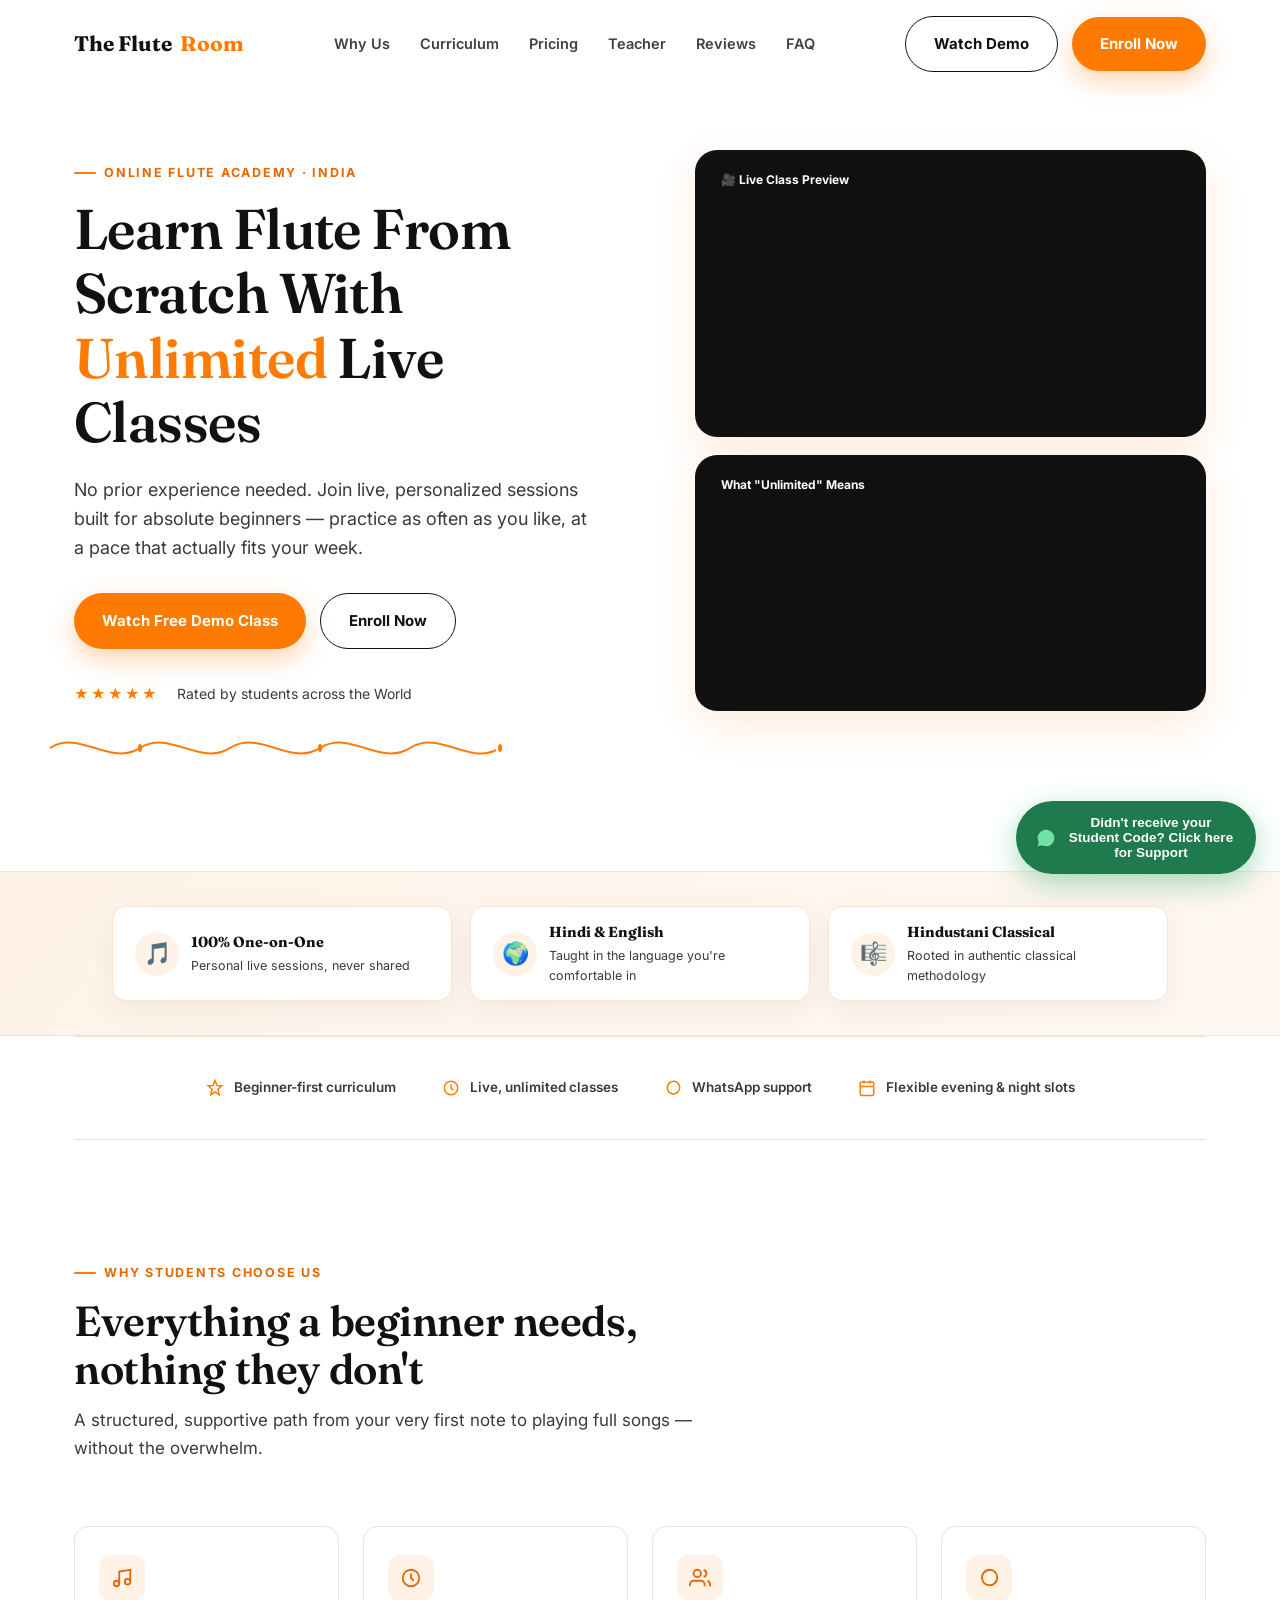
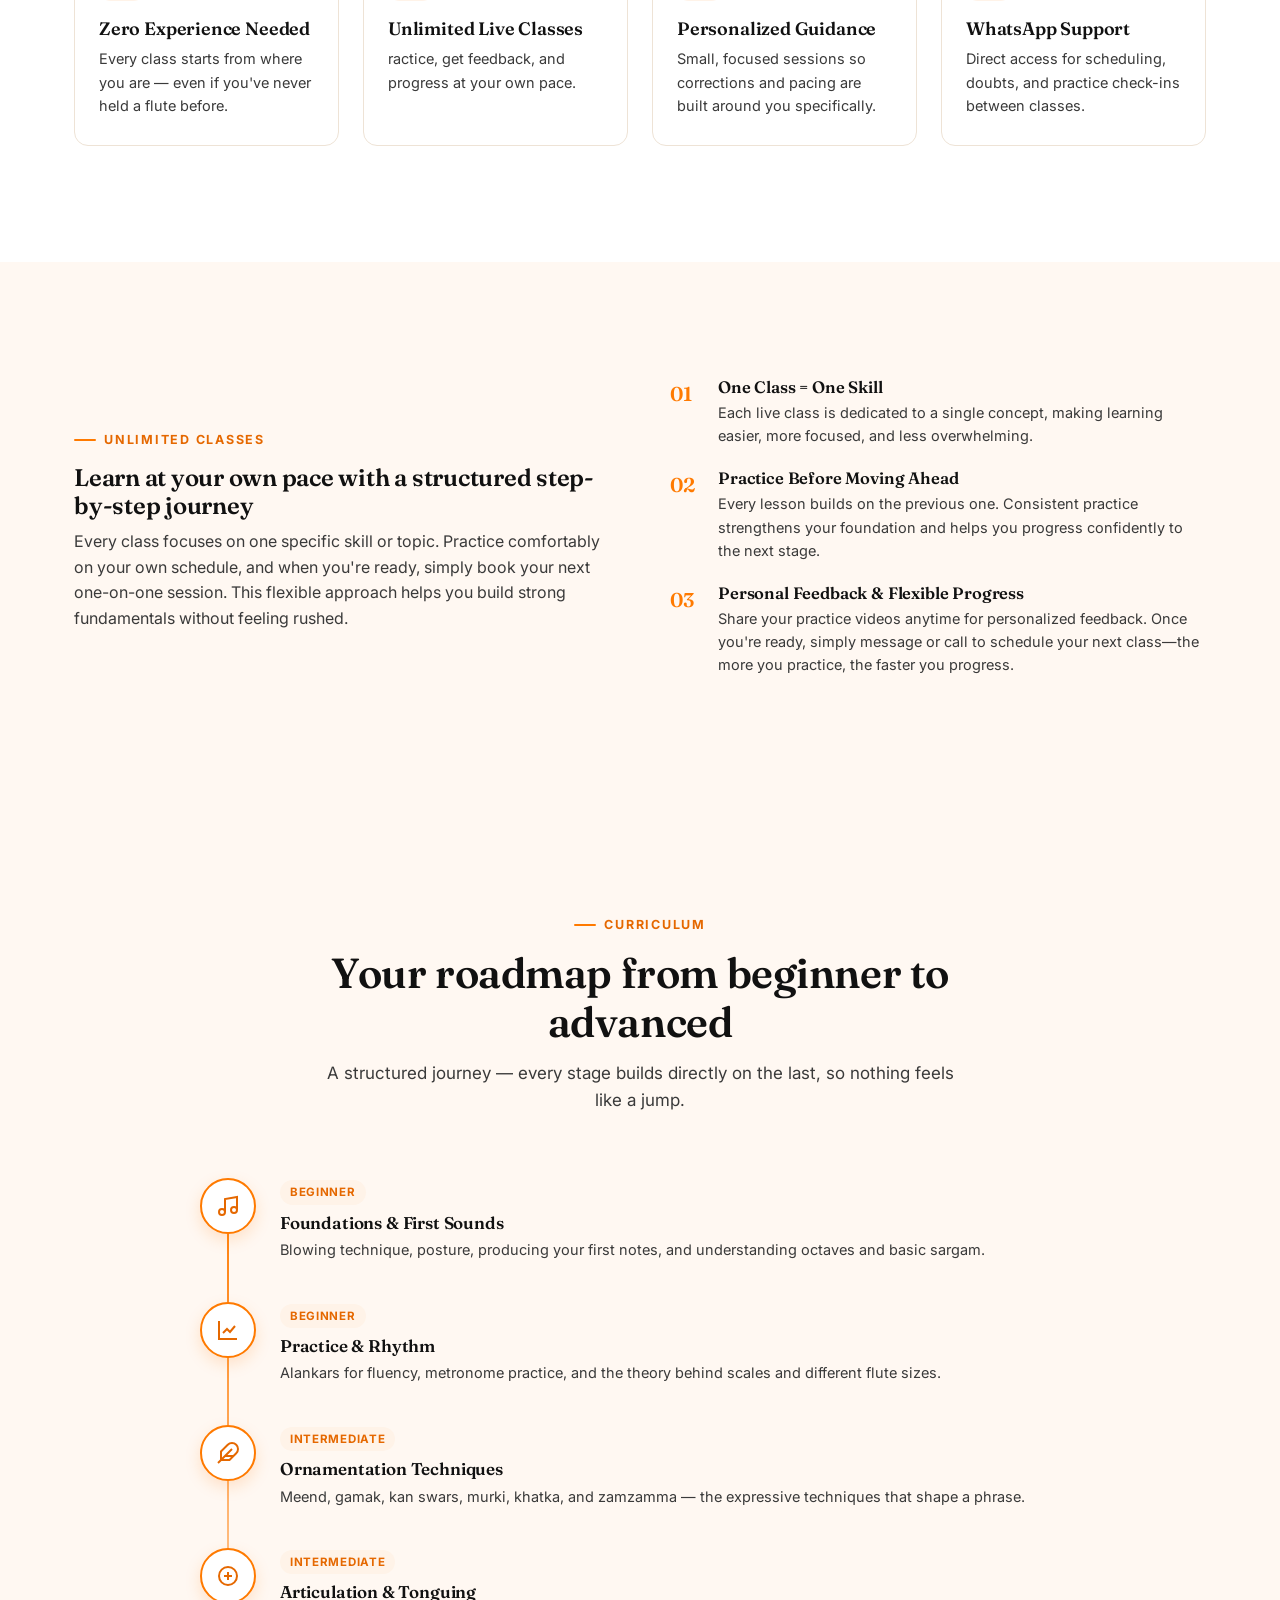
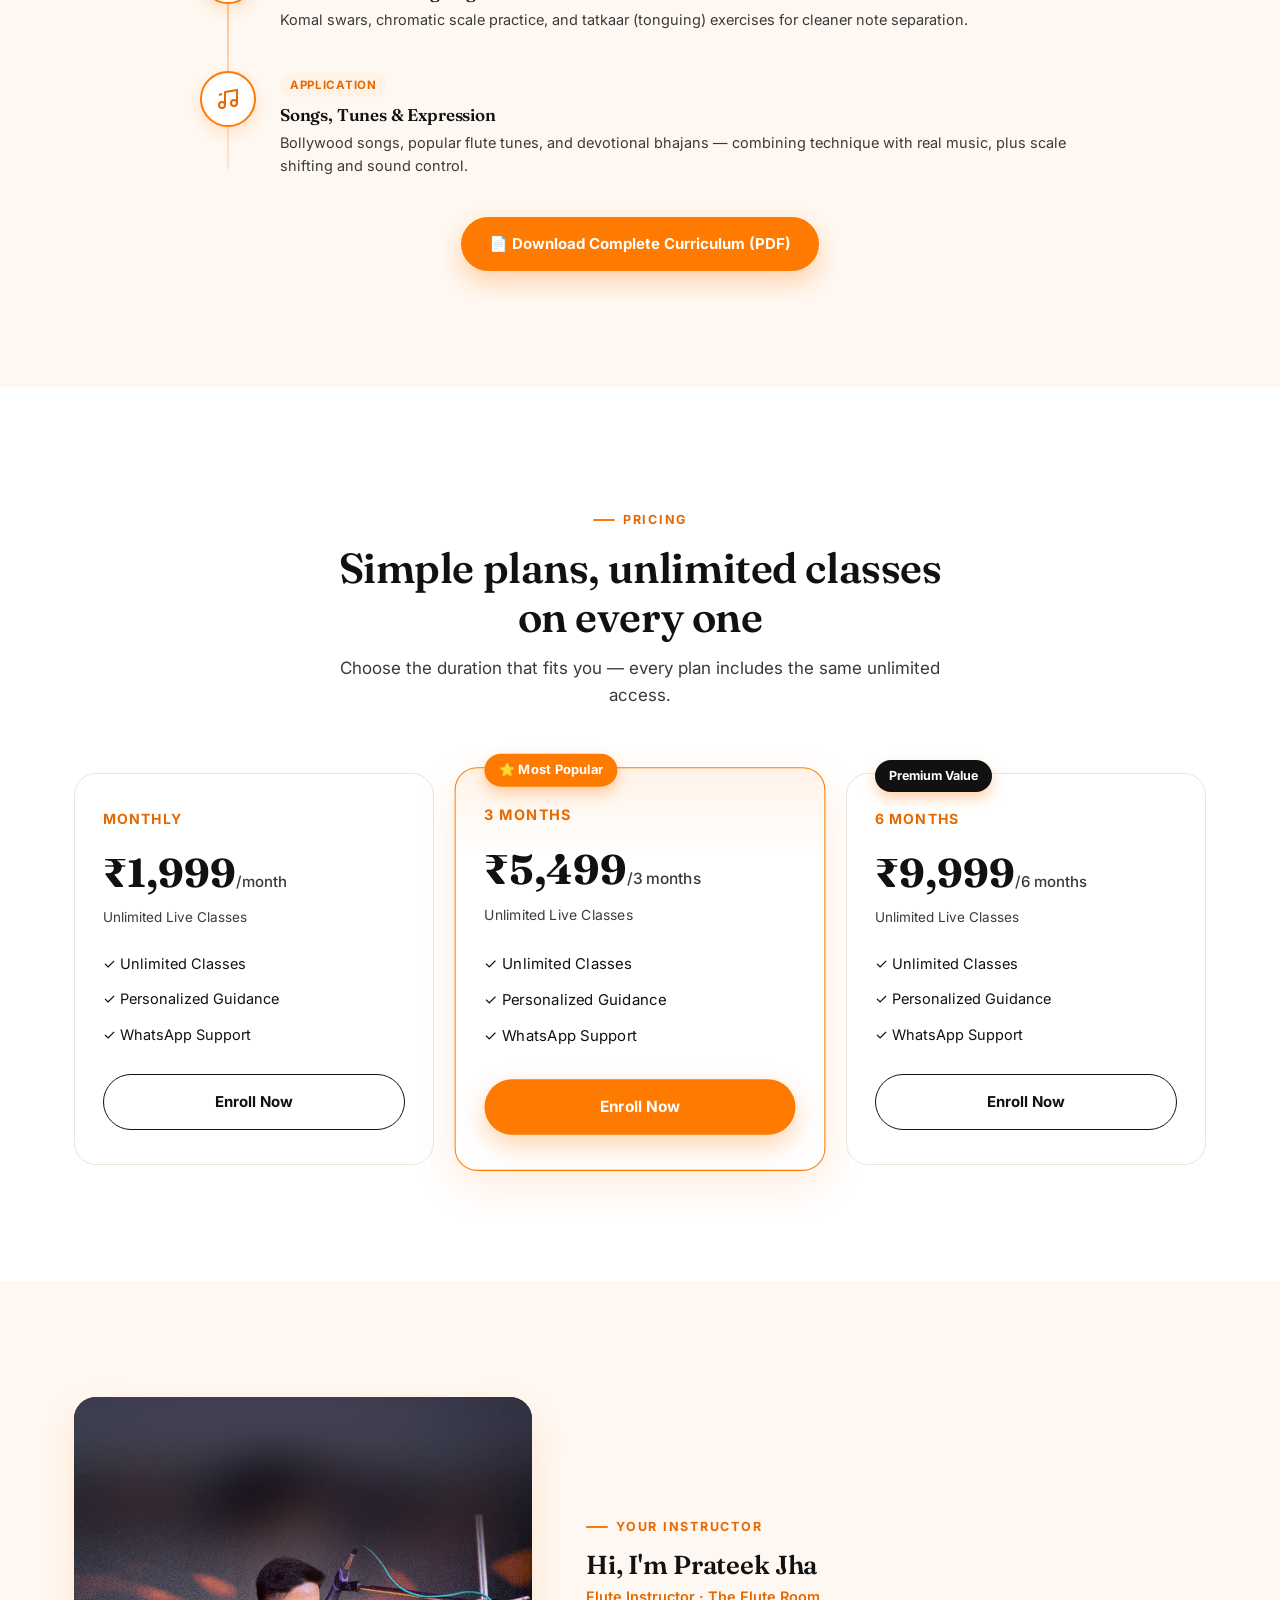
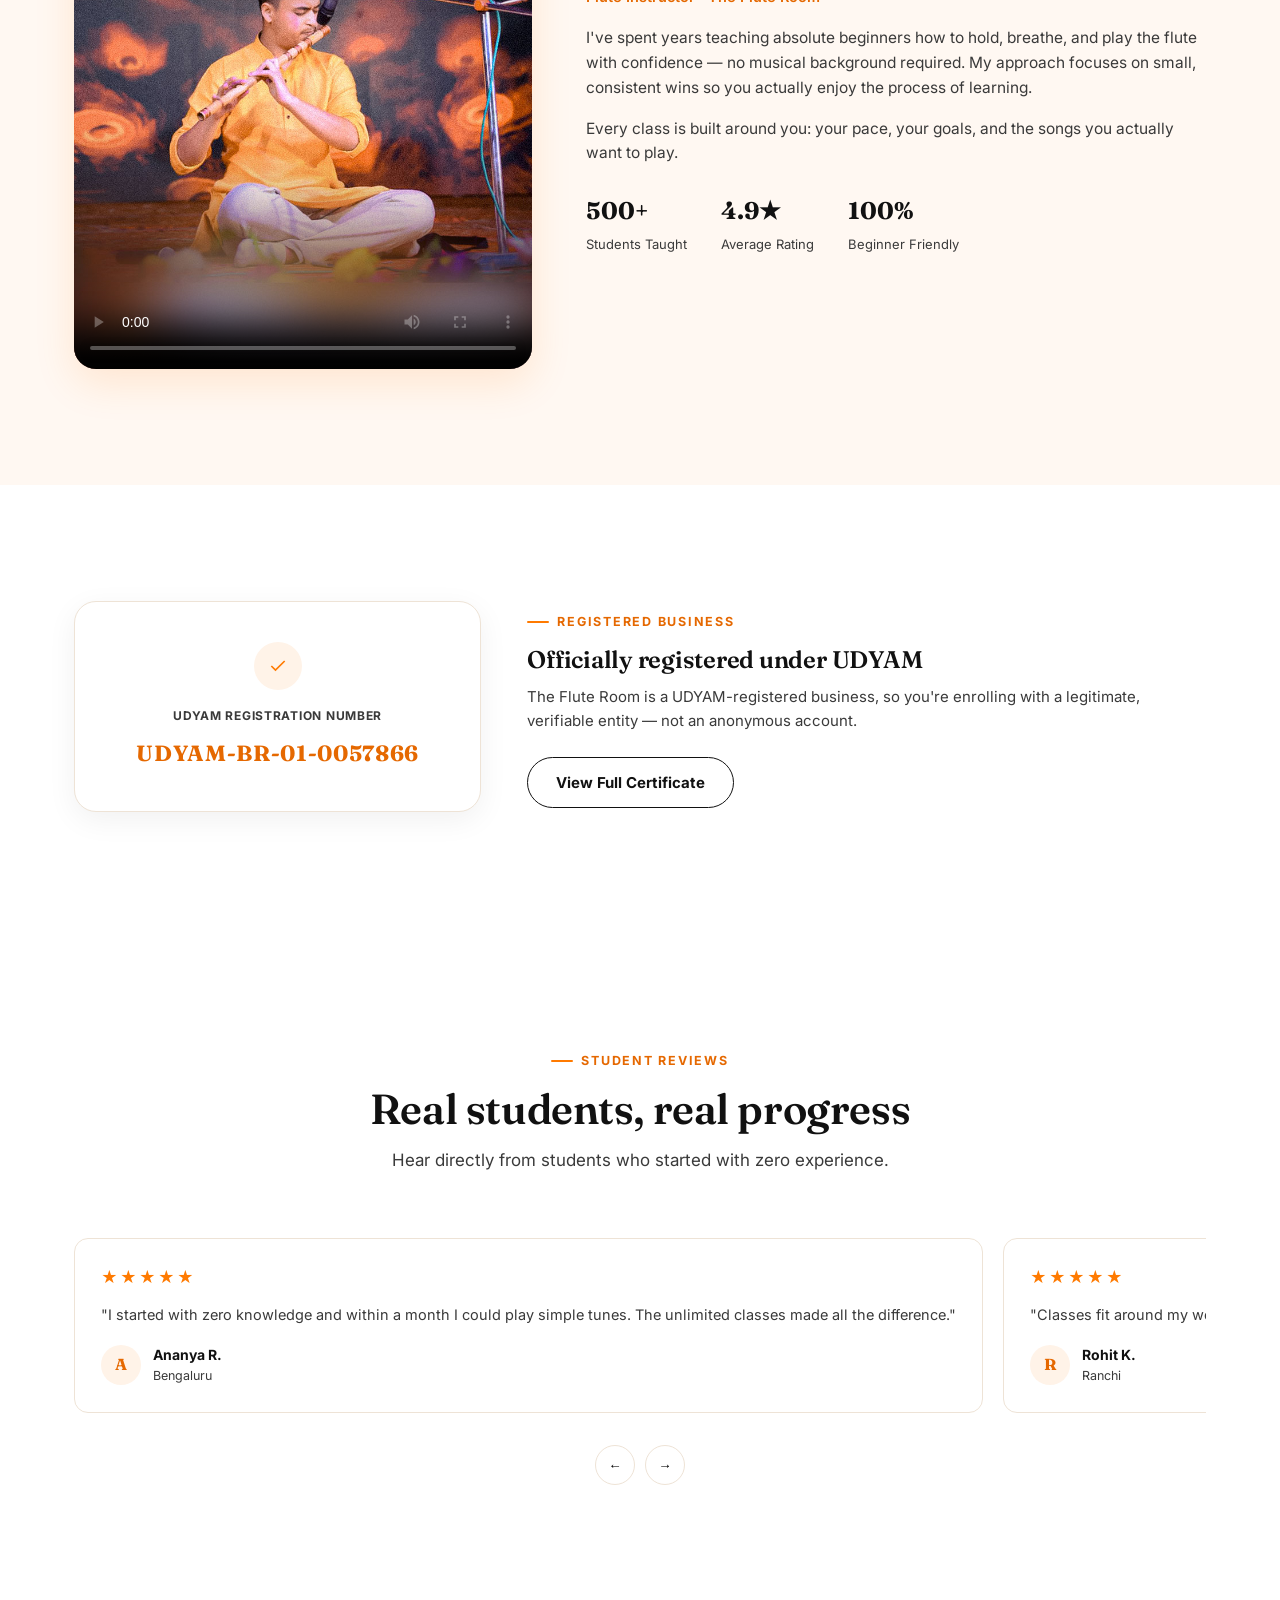
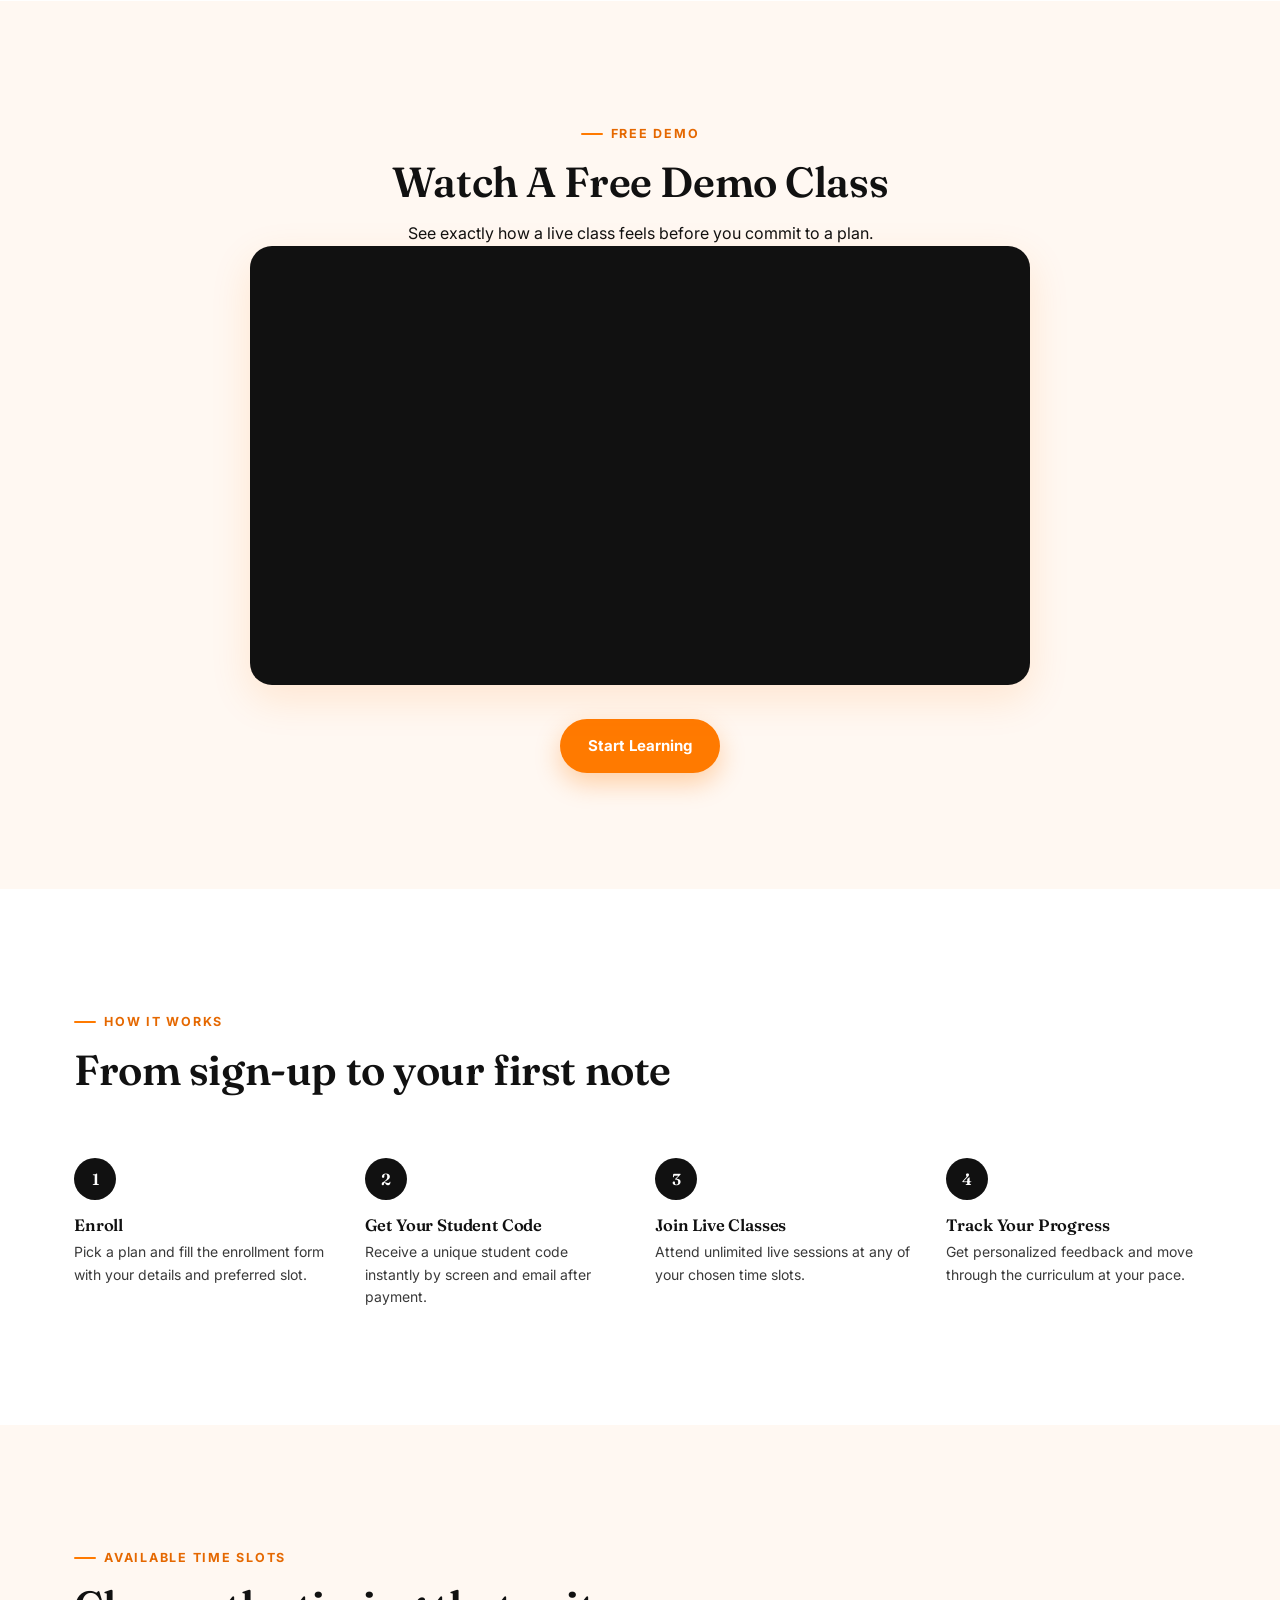
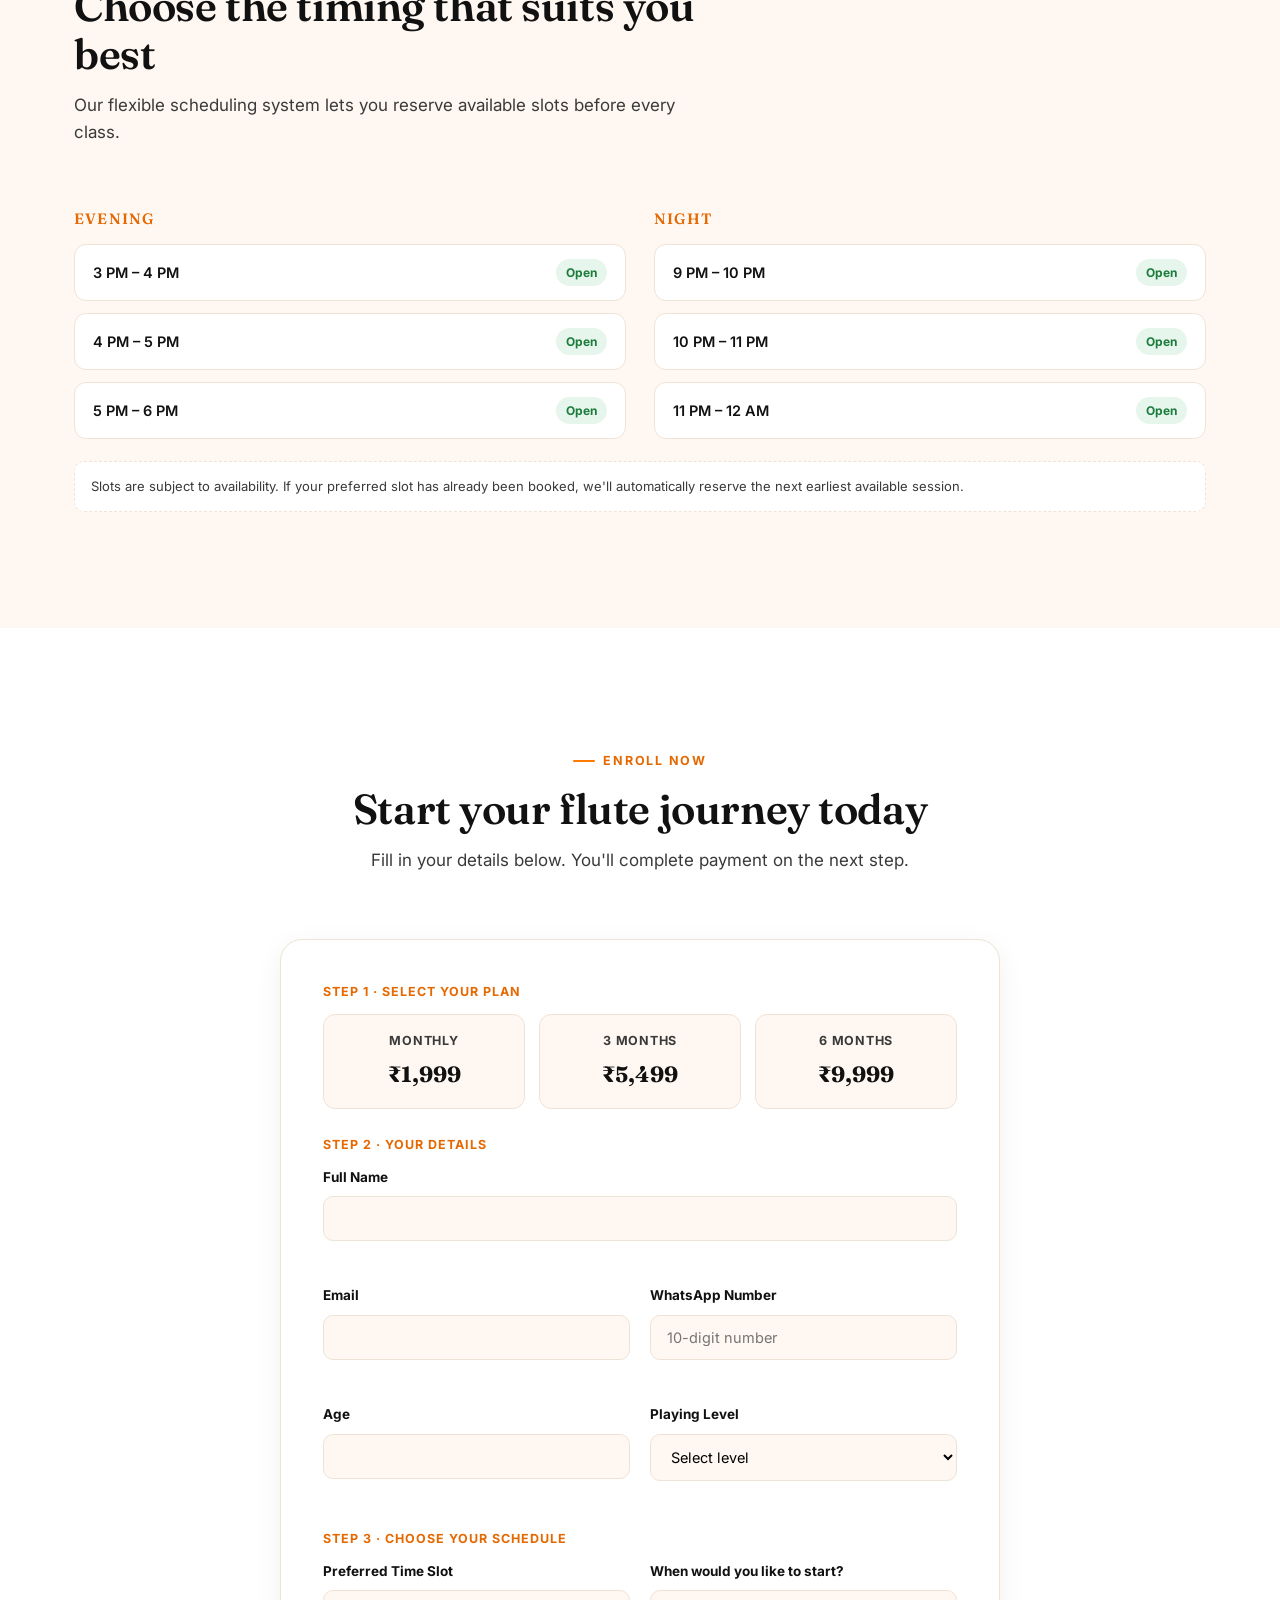
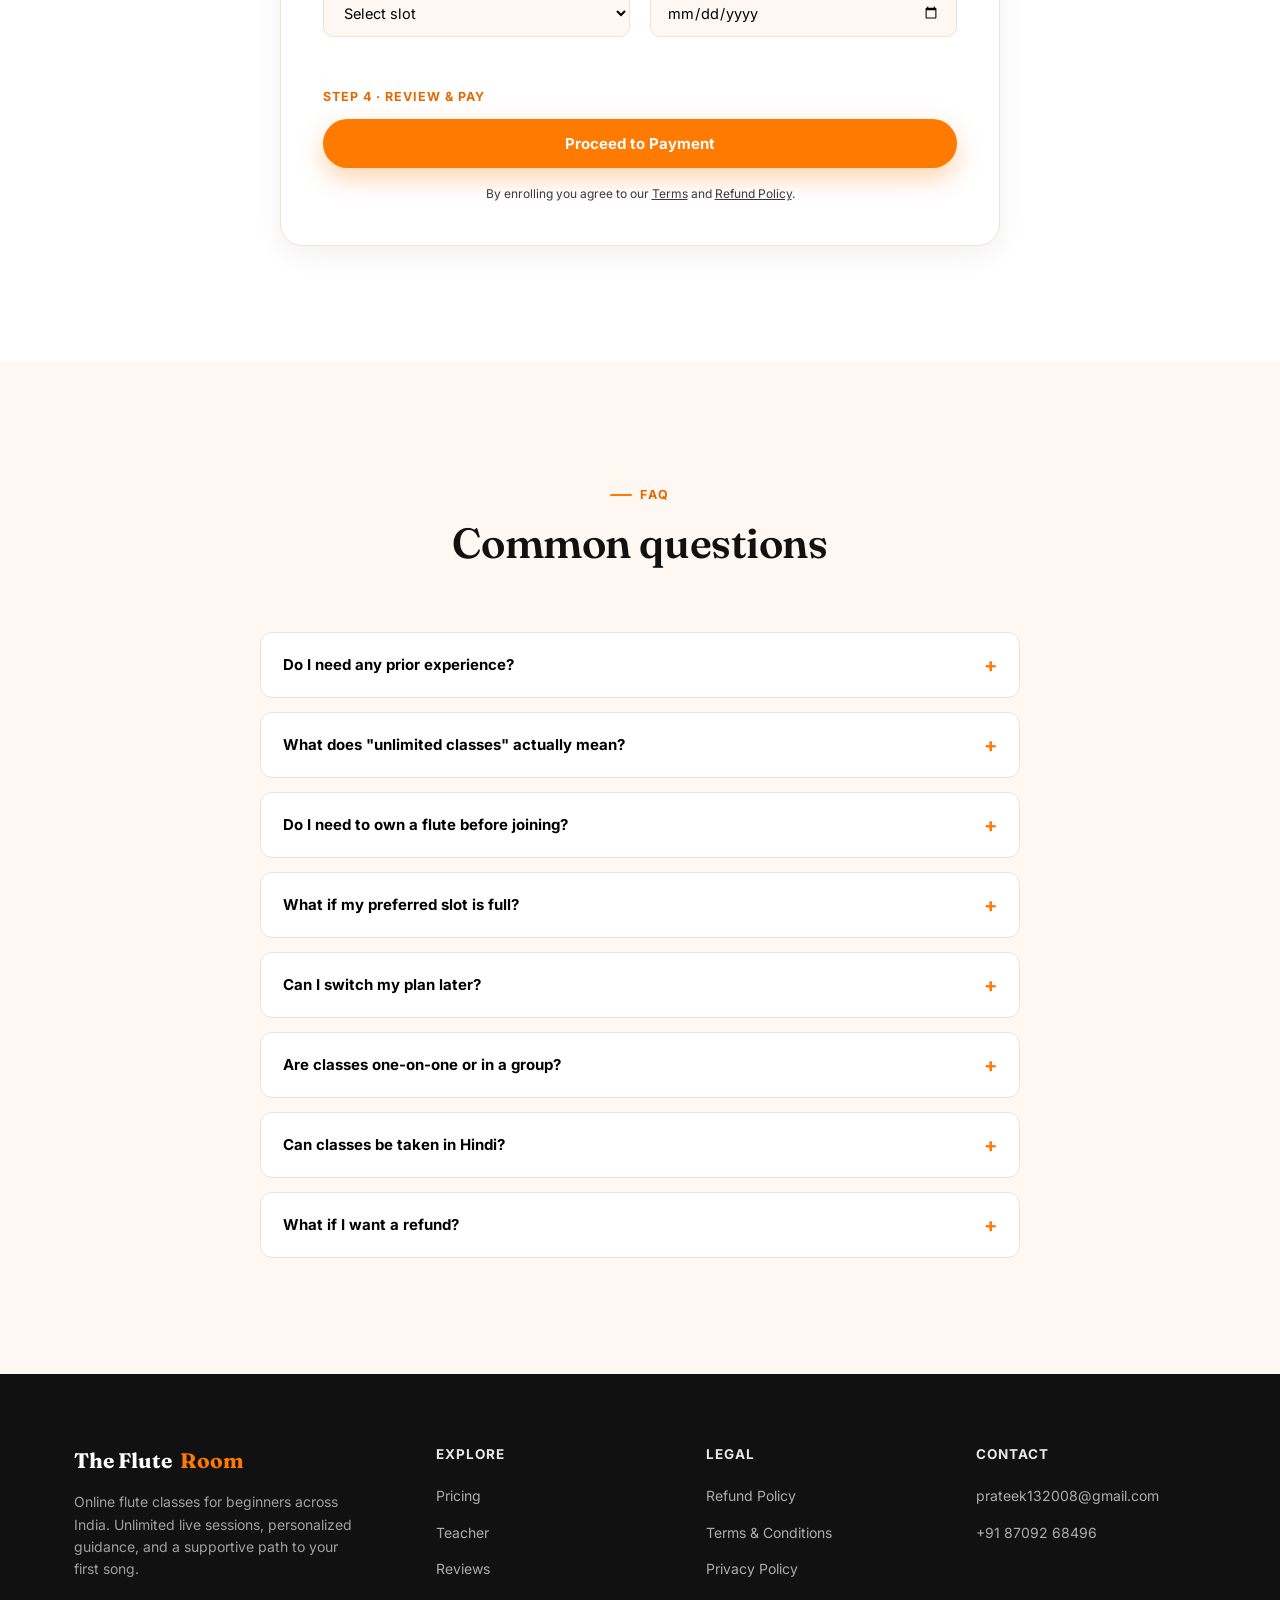
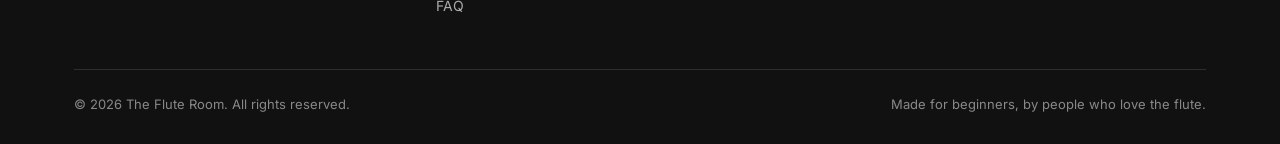
==== index.html @ a799d8c4 "Update index.html" ====
<!DOCTYPE html>
<html lang="en">
<head>
<meta charset="UTF-8">
<meta name="viewport" content="width=device-width, initial-scale=1.0">
<title>The Flute Room — Learn Flute Online with Unlimited Live Classes</title>
<meta name="description" content="Learn flute from scratch with unlimited live online classes. Beginner-friendly, personalized guidance, flexible evening & night slots. Start with a free demo class.">

<!-- ============ SEO / Open Graph ============ -->
<meta property="og:title" content="The Flute Room — Learn Flute Online">
<meta property="og:description" content="Unlimited live flute classes for beginners across India. Book your free demo class today.">
<meta property="og:type" content="website">
<meta name="theme-color" content="#FF7A00">
<link rel="canonical" href="https://www.example.com/">

<link rel="preconnect" href="https://fonts.googleapis.com">
<link rel="stylesheet" href="css/style.css">

<!-- ============ CONFIG =============
     All editable values (video IDs, WhatsApp number, pricing) live in js/config.js
     so you never need to touch this file to make routine updates. -->
<script src="js/config.js" defer></script>

<!-- ============ META PIXEL BASE CODE ============
     Only the base pixel + PageView fires on load.
     Lead / InitiateCheckout / Purchase fire from js/main.js at the correct moments — see README. -->
<script>
!function(f,b,e,v,n,t,s)
{if(f.fbq)return;n=f.fbq=function(){n.callMethod?
n.callMethod.apply(n,arguments):n.queue.push(arguments)};
if(!f._fbq)f._fbq=n;n.push=n;n.loaded=!0;n.version='2.0';
n.queue=[];t=b.createElement(e);t.async=!0;
t.src=v;s=b.getElementsByTagName(e)[0];
s.parentNode.insertBefore(t,s)}(window, document,'script',
'https://connect.facebook.net/en_US/fbevents.js');
fbq('init', '27629504953321020');
fbq('track', 'PageView');
</script>
<noscript><img height="1" width="1" style="display:none" src="https://www.facebook.com/tr?id=27629504953321020&ev=PageView&noscript=1" /></noscript>
</head>
<body>

<!-- ============================= HEADER ============================= -->
<header class="site-header" id="siteHeader">
  <div class="container">
    <a href="#" class="logo">The Flute <span>Room</span></a>
    <nav class="nav-links">
      <a href="#benefits">Why Us</a>
      <a href="#curriculum">Curriculum</a>
      <a href="#pricing">Pricing</a>
      <a href="#teacher">Teacher</a>
      <a href="#reviews">Reviews</a>
      <a href="#faq">FAQ</a>
    </nav>
    <div class="header-cta">
      <a href="#demo" class="btn btn-outline">Watch Demo</a>
      <a href="#enroll" class="btn btn-primary" id="navEnrollBtn">Enroll Now</a>
      <button class="nav-toggle" id="navToggle" aria-label="Open menu">
        <span></span><span></span><span></span>
      </button>
    </div>
  </div>
</header>

<div class="mobile-drawer" id="mobileDrawer">
  <button class="drawer-close" id="drawerClose" aria-label="Close menu">&times;</button>
  <a href="#benefits">Why Us</a>
  <a href="#curriculum">Curriculum</a>
  <a href="#pricing">Pricing</a>
  <a href="#teacher">Teacher</a>
  <a href="#reviews">Reviews</a>
  <a href="#faq">FAQ</a>
  <a href="#enroll" class="btn btn-primary btn-block">Enroll Now</a>
</div>

<!-- ============================= HERO ============================= -->
<section class="hero">
  <div class="container">
    <div class="hero-copy reveal">
      <div class="eyebrow">Online Flute Academy · India</div>
      <h1>Learn Flute From Scratch With <em>Unlimited</em> Live Classes</h1>
      <p>No prior experience needed. Join live, personalized sessions built for absolute beginners — practice as often as you like, at a pace that actually fits your week.</p>
      <div class="hero-actions">
        <a href="#demo" class="btn btn-primary">Watch Free Demo Class</a>
        <a href="#enroll" class="btn btn-outline">Enroll Now</a>
      </div>
      <div class="hero-trust">
        <span class="stars">★★★★★</span>
        <span>Rated by students across the World</span>
      </div>
    </div>
    <div class="hero-media reveal">
      <div class="video-frame">
        <span class="video-tag">🎥 Live Class Preview</span>
        <iframe src="https://www.youtube.com/embed/AzY2lKqi5Cg" title="Flute class preview" allow="accelerometer; autoplay; clipboard-write; encrypted-media; gyroscope; picture-in-picture" allowfullscreen loading="lazy"></iframe>
      </div>
      <div class="video-frame small">
        <span class="video-tag">What "Unlimited" Means</span>
        <iframe src="https://www.youtube.com/embed/4V_98Fh0i04" title="What unlimited classes means" allow="accelerometer; autoplay; clipboard-write; encrypted-media; gyroscope; picture-in-picture" allowfullscreen loading="lazy"></iframe>
      </div>
    </div>
  </div>
  <div class="container section-divider">
    <svg class="breath-line reveal-line" viewBox="0 0 1180 46" preserveAspectRatio="none">
      <path d="M0,23 C 60,4 120,42 180,23 C 240,4 300,42 360,23 C 420,4 480,42 540,23 C 600,4 660,42 720,23 C 780,4 840,42 900,23 C 960,4 1020,42 1080,23 C 1110,14 1150,32 1180,23"/>
      <circle cx="180" cy="23" r="4"/><circle cx="540" cy="23" r="4"/><circle cx="900" cy="23" r="4"/>
    </svg>
  </div>
</section>

<!-- ============================= HIGHLIGHT BANNER ============================= -->
<div class="highlight-banner reveal">
  <div class="container highlight-grid">
    <div class="highlight-item">
      <div class="highlight-icon">🎵</div>
      <div class="highlight-text">
        <strong>100% One-on-One</strong>
        <span>Personal live sessions, never shared</span>
      </div>
    </div>
    <div class="highlight-item">
      <div class="highlight-icon">🌍</div>
      <div class="highlight-text">
        <strong>Hindi &amp; English</strong>
        <span>Taught in the language you're comfortable in</span>
      </div>
    </div>
    <div class="highlight-item">
      <div class="highlight-icon">🎼</div>
      <div class="highlight-text">
        <strong>Hindustani Classical</strong>
        <span>Rooted in authentic classical methodology</span>
      </div>
    </div>
  </div>
</div>

<!-- ============================= TRUST STRIP ============================= -->
<div class="container">
  <div class="trust-strip reveal">
    <div class="trust-item"><svg width="18" height="18" viewBox="0 0 24 24" fill="none" stroke="currentColor" stroke-width="2"><path d="M12 2l2.6 6.6L21 9l-5 4.6L17.5 21 12 17.3 6.5 21 8 13.6 3 9l6.4-.4z"/></svg> Beginner-first curriculum</div>
    <div class="trust-item"><svg width="18" height="18" viewBox="0 0 24 24" fill="none" stroke="currentColor" stroke-width="2"><circle cx="12" cy="12" r="9"/><path d="M12 7v5l3 3"/></svg> Live, unlimited classes</div>
    <div class="trust-item"><svg width="18" height="18" viewBox="0 0 24 24" fill="none" stroke="currentColor" stroke-width="2"><path d="M21 11.5a8.4 8.4 0 0 1-9.8 8.3 8.5 8.5 0 0 1-6.6-6.6A8.4 8.4 0 0 1 12.9 3a8.5 8.5 0 0 1 8.1 8.5z"/></svg> WhatsApp support</div>
    <div class="trust-item"><svg width="18" height="18" viewBox="0 0 24 24" fill="none" stroke="currentColor" stroke-width="2"><rect x="3" y="4" width="18" height="18" rx="2"/><path d="M16 2v4M8 2v4M3 10h18"/></svg> Flexible evening & night slots</div>
  </div>
</div>

<!-- ============================= BENEFITS ============================= -->
<section id="benefits">
  <div class="container">
    <div class="section-head reveal">
      <div class="eyebrow">Why Students Choose Us</div>
      <h2>Everything a beginner needs, nothing they don't</h2>
      <p>A structured, supportive path from your very first note to playing full songs — without the overwhelm.</p>
    </div>
    <div class="benefit-grid reveal-stagger">
      <div class="benefit-card">
        <div class="benefit-icon"><svg width="22" height="22" viewBox="0 0 24 24" fill="none" stroke="currentColor" stroke-width="2"><path d="M9 18V5l12-2v13"/><circle cx="6" cy="18" r="3"/><circle cx="18" cy="16" r="3"/></svg></div>
        <h3>Zero Experience Needed</h3>
        <p>Every class starts from where you are — even if you've never held a flute before.</p>
      </div>
      <div class="benefit-card">
        <div class="benefit-icon"><svg width="22" height="22" viewBox="0 0 24 24" fill="none" stroke="currentColor" stroke-width="2"><circle cx="12" cy="12" r="9"/><path d="M12 7v5l3 3"/></svg></div>
        <h3>Unlimited Live Classes</h3>
        <p>ractice, get feedback, and progress at your own pace.</p>
      </div>
      <div class="benefit-card">
        <div class="benefit-icon"><svg width="22" height="22" viewBox="0 0 24 24" fill="none" stroke="currentColor" stroke-width="2"><path d="M17 21v-2a4 4 0 0 0-4-4H5a4 4 0 0 0-4 4v2"/><circle cx="9" cy="7" r="4"/><path d="M23 21v-2a4 4 0 0 0-3-3.87M16 3.13a4 4 0 0 1 0 7.75"/></svg></div>
        <h3>Personalized Guidance</h3>
        <p>Small, focused sessions so corrections and pacing are built around you specifically.</p>
      </div>
      <div class="benefit-card">
        <div class="benefit-icon"><svg width="22" height="22" viewBox="0 0 24 24" fill="none" stroke="currentColor" stroke-width="2"><path d="M21 11.5a8.4 8.4 0 0 1-9.8 8.3 8.5 8.5 0 0 1-6.6-6.6A8.4 8.4 0 0 1 12.9 3a8.5 8.5 0 0 1 8.1 8.5z"/></svg></div>
        <h3>WhatsApp Support</h3>
        <p>Direct access for scheduling, doubts, and practice check-ins between classes.</p>
      </div>
    </div>
  </div>
</section>

<!-- ============================= WHY UNLIMITED ============================= -->
<section class="alt" id="why-unlimited">
  <div class="container why-grid">
    <div class="reveal">
      <div class="eyebrow">Unlimited Classes</div>
      <h2>Learn at your own pace with a structured step-by-step journey</h2>
      <p style="color:var(--ink-soft); margin-top:10px;">
        Every class focuses on one specific skill or topic. Practice comfortably on your own schedule, and when you're ready, simply book your next one-on-one session. This flexible approach helps you build strong fundamentals without feeling rushed.
      </p>
    </div>

    <div class="why-list reveal-stagger">

      <div class="why-item">
        <span class="why-num">01</span>
        <div>
          <h4>One Class = One Skill</h4>
          <p>Each live class is dedicated to a single concept, making learning easier, more focused, and less overwhelming.</p>
        </div>
      </div>

      <div class="why-item">
        <span class="why-num">02</span>
        <div>
          <h4>Practice Before Moving Ahead</h4>
          <p>Every lesson builds on the previous one. Consistent practice strengthens your foundation and helps you progress confidently to the next stage.</p>
        </div>
      </div>

      <div class="why-item">
        <span class="why-num">03</span>
        <div>
          <h4>Personal Feedback & Flexible Progress</h4>
          <p>Share your practice videos anytime for personalized feedback. Once you're ready, simply message or call to schedule your next class—the more you practice, the faster you progress.</p>
        </div>
      </div>

    </div>
  </div>
</section>
<!-- ============================= CURRICULUM ============================= -->
<section class="alt" id="curriculum">
  <div class="container">
    <div class="section-head center reveal" style="margin-left:auto;margin-right:auto;">
      <div class="eyebrow">Curriculum</div>
      <h2>Your roadmap from beginner to advanced</h2>
      <p>A structured journey — every stage builds directly on the last, so nothing feels like a jump.</p>
    </div>

    <div class="roadmap reveal-stagger">
      <div class="roadmap-step">
        <div class="roadmap-icon"><svg width="24" height="24" viewBox="0 0 24 24" fill="none" stroke="currentColor" stroke-width="2"><path d="M9 18V5l12-2v13"/><circle cx="6" cy="18" r="3"/><circle cx="18" cy="16" r="3"/></svg></div>
        <div class="roadmap-content">
          <span class="roadmap-tag">Beginner</span>
          <h4>Foundations &amp; First Sounds</h4>
          <p>Blowing technique, posture, producing your first notes, and understanding octaves and basic sargam.</p>
        </div>
      </div>
      <div class="roadmap-step">
        <div class="roadmap-icon"><svg width="24" height="24" viewBox="0 0 24 24" fill="none" stroke="currentColor" stroke-width="2"><path d="M3 3v18h18"/><path d="M7 15l4-4 3 3 5-6"/></svg></div>
        <div class="roadmap-content">
          <span class="roadmap-tag">Beginner</span>
          <h4>Practice &amp; Rhythm</h4>
          <p>Alankars for fluency, metronome practice, and the theory behind scales and different flute sizes.</p>
        </div>
      </div>
      <div class="roadmap-step">
        <div class="roadmap-icon"><svg width="24" height="24" viewBox="0 0 24 24" fill="none" stroke="currentColor" stroke-width="2"><path d="M20.24 12.24a6 6 0 0 0-8.49-8.49L5 10.5V19h8.5z"/><path d="M16 8L2 22"/><path d="M17.5 15H9"/></svg></div>
        <div class="roadmap-content">
          <span class="roadmap-tag">Intermediate</span>
          <h4>Ornamentation Techniques</h4>
          <p>Meend, gamak, kan swars, murki, khatka, and zamzamma — the expressive techniques that shape a phrase.</p>
        </div>
      </div>
      <div class="roadmap-step">
        <div class="roadmap-icon"><svg width="24" height="24" viewBox="0 0 24 24" fill="none" stroke="currentColor" stroke-width="2"><circle cx="12" cy="12" r="9"/><path d="M8 12h8M12 8v8"/></svg></div>
        <div class="roadmap-content">
          <span class="roadmap-tag">Intermediate</span>
          <h4>Articulation &amp; Tonguing</h4>
          <p>Komal swars, chromatic scale practice, and tatkaar (tonguing) exercises for cleaner note separation.</p>
        </div>
      </div>
      <div class="roadmap-step">
        <div class="roadmap-icon"><svg width="24" height="24" viewBox="0 0 24 24" fill="none" stroke="currentColor" stroke-width="2"><path d="M9 18V5l12-2v13"/><circle cx="6" cy="18" r="3"/><circle cx="18" cy="16" r="3"/><path d="M3 8l3-1"/></svg></div>
        <div class="roadmap-content">
          <span class="roadmap-tag">Application</span>
          <h4>Songs, Tunes &amp; Expression</h4>
          <p>Bollywood songs, popular flute tunes, and devotional bhajans — combining technique with real music, plus scale shifting and sound control.</p>
        </div>
      </div>
    </div>

    <div class="curriculum-download reveal">
      <!-- href is set from js/config.js -> CURRICULUM_PDF, so replacing the PDF only ever requires editing that one line. -->
      <a href="#" id="curriculumDownloadBtn" target="_blank" rel="noopener" class="btn btn-primary" download>📄 Download Complete Curriculum (PDF)</a>
    </div>
  </div>
</section>

<!-- ============================= PRICING ============================= -->
<section id="pricing">
  <div class="container">
    <div class="section-head center reveal" style="margin-left:auto;margin-right:auto;">
      <div class="eyebrow">Pricing</div>
      <h2>Simple plans, unlimited classes on every one</h2>
      <p>Choose the duration that fits you — every plan includes the same unlimited access.</p>
    </div>
    <div class="pricing-grid reveal-stagger">

      <div class="price-card" data-plan="Monthly" data-amount="1999">
        <div class="price-plan">Monthly</div>
        <div class="price-amount">₹1,999<span>/month</span></div>
        <div class="price-sub">Unlimited Live Classes</div>
        <ul class="price-features">
          <li>✓ Unlimited Classes</li>
          <li>✓ Personalized Guidance</li>
          <li>✓ WhatsApp Support</li>
        </ul>
        <a href="#enroll" class="btn btn-outline btn-block select-plan" data-plan="Monthly">Enroll Now</a>
      </div>

      <div class="price-card featured" data-plan="3 Months" data-amount="5499">
        <div class="price-badge">⭐ Most Popular</div>
        <div class="price-plan">3 Months</div>
        <div class="price-amount">₹5,499<span>/3 months</span></div>
        <div class="price-sub">Unlimited Live Classes</div>
        <ul class="price-features">
          <li>✓ Unlimited Classes</li>
          <li>✓ Personalized Guidance</li>
          <li>✓ WhatsApp Support</li>
        </ul>
        <a href="#enroll" class="btn btn-primary btn-block select-plan" data-plan="3 Months">Enroll Now</a>
      </div>

      <div class="price-card" data-plan="6 Months" data-amount="9999">
        <div class="price-badge" style="background:var(--ink);">Premium Value</div>
        <div class="price-plan">6 Months</div>
        <div class="price-amount">₹9,999<span>/6 months</span></div>
        <div class="price-sub">Unlimited Live Classes</div>
        <ul class="price-features">
          <li>✓ Unlimited Classes</li>
          <li>✓ Personalized Guidance</li>
          <li>✓ WhatsApp Support</li>
        </ul>
        <a href="#enroll" class="btn btn-outline btn-block select-plan" data-plan="6 Months">Enroll Now</a>
      </div>

    </div>
  </div>
</section>

<!-- ============================= TEACHER ============================= -->
<section class="alt" id="teacher">
  <div class="container teacher-grid">
    <div class="teacher-media reveal">
      <!-- Directly hosted teacher video (not YouTube) — replace src in js/config.js / this tag. See README "How to replace videos". -->
      <video controls poster="assets/teacher-poster.jpg">
        <source src="assets/teacher-intro.mp4" type="video/mp4">
        Your browser does not support the video tag.
      </video>
    </div>
    <div class="teacher-copy reveal">
      <div class="eyebrow">Your Instructor</div>
      <h3>Hi, I'm Prateek Jha</h3>
      <div class="teacher-role">Flute Instructor · The Flute Room</div>
      <p>I've spent years teaching absolute beginners how to hold, breathe, and play the flute with confidence — no musical background required. My approach focuses on small, consistent wins so you actually enjoy the process of learning.</p>
      <p>Every class is built around you: your pace, your goals, and the songs you actually want to play.</p>
      <div class="teacher-stats">
        <div><strong>500+</strong><span>Students Taught</span></div>
        <div><strong>4.9★</strong><span>Average Rating</span></div>
        <div><strong>100%</strong><span>Beginner Friendly</span></div>
      </div>
    </div>
  </div>
</section>

<!-- ============================= TRUST: REGISTERED BUSINESS ============================= -->
<section id="registered-business">
  <div class="container trust-cert-grid">
    <div class="cert-preview reveal">
      <!-- Primary view: the UDYAM registration number itself, not the certificate image. -->
      <div class="udyam-number-card">
        <div class="udyam-badge">
          <svg width="20" height="20" viewBox="0 0 24 24" fill="none" stroke="currentColor" stroke-width="2"><path d="M20 6L9 17l-5-5"/></svg>
        </div>
        <div class="udyam-number-label">UDYAM Registration Number</div>
        <div class="udyam-number-value" id="udyamNumberValue">—</div>
      </div>
    </div>
    <div class="cert-copy reveal">
      <div class="eyebrow">Registered Business</div>
      <h3>Officially registered under UDYAM</h3>
      <p>The Flute Room is a UDYAM-registered business, so you're enrolling with a legitimate, verifiable entity — not an anonymous account.</p>
      <div class="cert-actions">
        <!-- Opens the certificate in a view-only modal. There is no download option for this document. -->
        <button type="button" id="certViewBtn" class="btn btn-outline">View Full Certificate</button>
      </div>
    </div>
  </div>
</section>

<!-- ============================= UDYAM CERTIFICATE — VIEW-ONLY MODAL ============================= -->
<div class="cert-modal-overlay" id="certModalOverlay" role="dialog" aria-modal="true" aria-label="UDYAM Registration Certificate">
  <div class="cert-modal">
    <button type="button" class="cert-modal-close" id="certModalClose" aria-label="Close">
      <svg width="20" height="20" viewBox="0 0 24 24" fill="none" stroke="currentColor" stroke-width="2"><path d="M18 6L6 18M6 6l12 12"/></svg>
    </button>
    <img id="certModalImg" src="" alt="UDYAM Registration Certificate" oncontextmenu="return false;" draggable="false">
    <p class="cert-modal-note">View only — this certificate is not available for download.</p>
  </div>
</div>

<!-- ============================= REVIEWS ============================= -->
<section id="reviews">
  <div class="container">
    <div class="section-head center reveal" style="margin-left:auto;margin-right:auto;">
      <div class="eyebrow">Student Reviews</div>
      <h2>Real students, real progress</h2>
      <p>Hear directly from students who started with zero experience.</p>
    </div>
    <div class="review-track-wrap reveal">
      <div class="review-track" id="reviewTrack">
        <div class="review-card">
          <div class="stars">★★★★★</div>
          <p>"I started with zero knowledge and within a month I could play simple tunes. The unlimited classes made all the difference."</p>
          <div class="review-person"><div class="review-avatar">A</div><div><div class="review-name">Ananya R.</div><div class="review-loc">Bengaluru</div></div></div>
        </div>
        <div class="review-card">
          <div class="stars">★★★★★</div>
          <p>"Classes fit around my work schedule perfectly. The night slots were a lifesaver."</p>
          <div class="review-person"><div class="review-avatar">R</div><div><div class="review-name">Rohit K.</div><div class="review-loc">Ranchi</div></div></div>
        </div>
        <div class="review-card">
          <div class="stars">★★★★★</div>
          <p>"Patient, encouraging, and genuinely invested in my progress. Highly recommend for absolute beginners."</p>
          <div class="review-person"><div class="review-avatar">S</div><div><div class="review-name">Sneha M.</div><div class="review-loc">Pune</div></div></div>
        </div>
        <div class="review-card">
          <div class="stars">★★★★★</div>
          <p>"Complete beginner to playing my first raag in under three months — the structured curriculum genuinely works if you show up consistently."</p>
          <div class="review-person"><div class="review-avatar">P</div><div><div class="review-name">Priya Sharma</div><div class="review-loc">Indian student, Australia</div></div></div>
        </div>
        <div class="review-card">
          <div class="stars">★★★★★</div>
          <p>"Between work travel and late meetings I genuinely didn't think I'd stick with a hobby class. Being able to book multiple sessions in a good week and skip a bad one, without losing anything, is what kept me going. Six months in and I can finally play a full song for my daughter."</p>
          <div class="review-person"><div class="review-avatar">K</div><div><div class="review-name">Karan Mehta</div><div class="review-loc">Mumbai</div></div></div>
        </div>
        <div class="review-card">
          <div class="stars">★★★★★</div>
          <p>"Great one-on-one attention. Never felt rushed."</p>
          <div class="review-person"><div class="review-avatar">D</div><div><div class="review-name">Debjani Sen</div><div class="review-loc">Indian student, Netherlands</div></div></div>
        </div>
        <div class="review-card">
          <div class="stars">★★★★★</div>
          <p>"Honestly surprised at how much more confident I feel just eight weeks in. My posture and breathing were completely wrong at the start and nobody made me feel bad about it — just steady correction, class after class."</p>
          <div class="review-person"><div class="review-avatar">V</div><div><div class="review-name">Vikram Reddy</div><div class="review-loc">Hyderabad</div></div></div>
        </div>
        <div class="review-card">
          <div class="stars">★★★★★</div>
          <p>"The patience shown with my daughter, who's only 9, has been wonderful. She looks forward to every class."</p>
          <div class="review-person"><div class="review-avatar">F</div><div><div class="review-name">Foram Patel</div><div class="review-loc">Ahmedabad</div></div></div>
        </div>
        <div class="review-card">
          <div class="stars">★★★★★</div>
          <p>"Genuinely enjoyable classes — doesn't feel like 'practice,' it feels like something I look forward to after work."</p>
          <div class="review-person"><div class="review-avatar">Z</div><div><div class="review-name">Zoya Khan</div><div class="review-loc">Lucknow</div></div></div>
        </div>
        <div class="review-card">
          <div class="stars">★★★★★</div>
          <p>"One-on-one really is one-on-one here. Every doubt gets addressed on the spot instead of being brushed aside for time."</p>
          <div class="review-person"><div class="review-avatar">A</div><div><div class="review-name">Aditya Rathore</div><div class="review-loc">Jaipur</div></div></div>
        </div>
        <div class="review-card">
          <div class="stars">★★★★★</div>
          <p>"What stood out for me was how structured everything is — from sargam to alankars to actual ornamentation. It doesn't feel random, it feels like a real Hindustani Classical foundation being built brick by brick."</p>
          <div class="review-person"><div class="review-avatar">S</div><div><div class="review-name">Simran Kaur</div><div class="review-loc">Chandigarh</div></div></div>
        </div>
        <div class="review-card">
          <div class="stars">★★★★★</div>
          <p>"Barely could hold the flute right in my first class. Three months later I played at a small family function. Still can't quite believe it."</p>
          <div class="review-person"><div class="review-avatar">R</div><div><div class="review-name">Rahul Tiwari</div><div class="review-loc">Bhopal</div></div></div>
        </div>
        <div class="review-card">
          <div class="stars">★★★★★</div>
          <p>"Never touched an instrument before this. Very beginner-friendly."</p>
          <div class="review-person"><div class="review-avatar">A</div><div><div class="review-name">Ankit Kumar</div><div class="review-loc">Patna</div></div></div>
        </div>
        <div class="review-card">
          <div class="stars">★★★★★</div>
          <p>"The evening slots work perfectly around my college schedule. I've attended almost every day some weeks and it's noticeably sped up my progress compared to when I tried learning on my own from videos."</p>
          <div class="review-person"><div class="review-avatar">P</div><div><div class="review-name">Priyanka Bora</div><div class="review-loc">Guwahati</div></div></div>
        </div>
        <div class="review-card">
          <div class="stars">★★★★★</div>
          <p>"Solid grounding in Hindustani Classical basics — meend and gamak finally make sense to me after years of just guessing."</p>
          <div class="review-person"><div class="review-avatar">M</div><div><div class="review-name">Meera Nair</div><div class="review-loc">Kochi</div></div></div>
        </div>
        <div class="review-card">
          <div class="stars">★★★★★</div>
          <p>"Confidence-building, structured, and never boring. Would recommend to anyone starting from scratch."</p>
          <div class="review-person"><div class="review-avatar">A</div><div><div class="review-name">Arjun Iyer</div><div class="review-loc">Chennai</div></div></div>
        </div>
        <div class="review-card">
          <div class="stars">★★★★★</div>
          <p>"Booked classes at odd hours because of the time difference in Dubai and it was never an issue — the flexibility here is real, not just marketing. Four months in, I can finally play alankars cleanly, which I never managed on my own back home."</p>
          <div class="review-person"><div class="review-avatar">N</div><div><div class="review-name">Nikhil Anand</div><div class="review-loc">Indian student, Dubai</div></div></div>
        </div>
        <div class="review-card">
          <div class="stars">★★★★★</div>
          <p>"Living in Singapore, it was hard to find an authentic Hindustani Classical teacher. This solved that completely, and the late-night slots line up well with my time zone."</p>
          <div class="review-person"><div class="review-avatar">R</div><div><div class="review-name">Radhika Suresh</div><div class="review-loc">Indian student, Singapore</div></div></div>
        </div>
        <div class="review-card">
          <div class="stars">★★★★★</div>
          <p>"Great classes, patient teaching, and flexible enough to work with London time."</p>
          <div class="review-person"><div class="review-avatar">A</div><div><div class="review-name">Aman Chopra</div><div class="review-loc">Indian student, London</div></div></div>
        </div>
        <div class="review-card">
          <div class="stars">★★★★★</div>
          <p>"I grew up hearing my grandmother play but never learned myself. Being in Toronto made that feel impossible until I found this. Five months in, I can play a few of the bhajans she used to sing, and honestly it's been an emotional experience getting there."</p>
          <div class="review-person"><div class="review-avatar">N</div><div><div class="review-name">Neha Kapoor</div><div class="review-loc">Indian student, Toronto</div></div></div>
        </div>
        <div class="review-card">
          <div class="stars">★★★★★</div>
          <p>"Structured, patient, and surprisingly convenient given the Sydney time difference."</p>
          <div class="review-person"><div class="review-avatar">V</div><div><div class="review-name">Varun Malhotra</div><div class="review-loc">Indian student, Sydney</div></div></div>
        </div>
        <div class="review-card">
          <div class="stars">★★★★★</div>
          <p>"Started as a way to stay connected to home while in California. Didn't expect to actually get this good at it — I can now play full film tunes I grew up listening to."</p>
          <div class="review-person"><div class="review-avatar">P</div><div><div class="review-name">Pooja Desai</div><div class="review-loc">Indian student, California</div></div></div>
        </div>
        <div class="review-card">
          <div class="stars">★★★★★</div>
          <p>"I've always loved Indian classical music and wanted to learn from an actual practitioner rather than random videos. The one-on-one format made all the difference — my teacher adjusted the pace exactly to what I needed as a total beginner."</p>
          <div class="review-person"><div class="review-avatar">E</div><div><div class="review-name">Emily Carter</div><div class="review-loc">United States</div></div></div>
        </div>
        <div class="review-card">
          <div class="stars">★★★★★</div>
          <p>"Patient teaching style, clear structure, and lessons in English made this very approachable for someone with no prior exposure to Hindustani music."</p>
          <div class="review-person"><div class="review-avatar">M</div><div><div class="review-name">Michael Thompson</div><div class="review-loc">Canada</div></div></div>
        </div>
        <div class="review-card">
          <div class="stars">★★★★★</div>
          <p>"A wonderful introduction to Indian classical flute. I appreciated how methodically each concept was explained before moving to the next."</p>
          <div class="review-person"><div class="review-avatar">L</div><div><div class="review-name">Lena Müller</div><div class="review-loc">Germany</div></div></div>
        </div>
        <div class="review-card">
          <div class="stars">★★★★★</div>
          <p>"Went from not being able to hold a proper tone to playing basic ragas in a few months. Great patience with a slow beginner like me."</p>
          <div class="review-person"><div class="review-avatar">J</div><div><div class="review-name">James Wilson</div><div class="review-loc">Australia</div></div></div>
        </div>
        <div class="review-card">
          <div class="stars">★★★★★</div>
          <p>"Really enjoyable classes. I like that it's proper one-on-one and not a generic group lesson — feels tailored to me every single time."</p>
          <div class="review-person"><div class="review-avatar">S</div><div><div class="review-name">Sophie Bennett</div><div class="review-loc">United Kingdom</div></div></div>
        </div>
        <div class="review-card">
          <div class="stars">★★★★★</div>
          <p>"Discovered Hindustani Classical music through a friend and wanted to actually learn an instrument properly rather than just listen. This has been a lovely, structured way to start, and the flexible scheduling works well across time zones."</p>
          <div class="review-person"><div class="review-avatar">C</div><div><div class="review-name">Claire Dubois</div><div class="review-loc">France</div></div></div>
        </div>
        <div class="review-card">
          <div class="stars">★★★★★</div>
          <p>"Very structured and beginner-friendly. Appreciated the clear explanations of concepts I'd never encountered before, like meend and gamak."</p>
          <div class="review-person"><div class="review-avatar">H</div><div><div class="review-name">Haruto Sato</div><div class="review-loc">Japan</div></div></div>
        </div>
        <div class="review-card">
          <div class="stars">★★★★★</div>
          <p>"Excellent experience overall. Encouraging, well-paced, and I've genuinely noticed real progress after just a couple of months."</p>
          <div class="review-person"><div class="review-avatar">O</div><div><div class="review-name">Olivia Clark</div><div class="review-loc">New Zealand</div></div></div>
        </div>
      </div>
      <div class="slider-controls">
        <button class="slider-btn" id="reviewPrev" aria-label="Previous reviews">←</button>
        <button class="slider-btn" id="reviewNext" aria-label="Next reviews">→</button>
      </div>
    </div>
  </div>
</section>

<!-- ============================= FREE DEMO ============================= -->
<section class="alt demo-section" id="demo">
  <div class="container">
    <div class="eyebrow" style="justify-content:center;">Free Demo</div>
    <h2>Watch A Free Demo Class</h2>
    <p>See exactly how a live class feels before you commit to a plan.</p>
    <div class="demo-video reveal">
      <div class="video-frame">
        <iframe src="https://www.youtube.com/embed/fw7-BRoWML4" title="Free demo class" allow="accelerometer; autoplay; clipboard-write; encrypted-media; gyroscope; picture-in-picture" allowfullscreen loading="lazy"></iframe>
      </div>
    </div>
    <a href="#enroll" class="btn btn-primary">Start Learning</a>
  </div>
</section>

<!-- ============================= HOW IT WORKS ============================= -->
<section id="how-it-works">
  <div class="container">
    <div class="section-head reveal">
      <div class="eyebrow">How It Works</div>
      <h2>From sign-up to your first note</h2>
    </div>
    <div class="steps-grid reveal-stagger">
      <div class="step-card"><div class="step-num">1</div><h4>Enroll</h4><p>Pick a plan and fill the enrollment form with your details and preferred slot.</p></div>
      <div class="step-card"><div class="step-num">2</div><h4>Get Your Student Code</h4><p>Receive a unique student code instantly by screen and email after payment.</p></div>
      <div class="step-card"><div class="step-num">3</div><h4>Join Live Classes</h4><p>Attend unlimited live sessions at any of your chosen time slots.</p></div>
      <div class="step-card"><div class="step-num">4</div><h4>Track Your Progress</h4><p>Get personalized feedback and move through the curriculum at your pace.</p></div>
    </div>
  </div>
</section>

<!-- ============================= TIME SLOTS ============================= -->
<section class="alt" id="slots">
  <div class="container">
    <div class="section-head reveal">
      <div class="eyebrow">Available Time Slots</div>
      <h2>Choose the timing that suits you best</h2>
      <p>Our flexible scheduling system lets you reserve available slots before every class.</p>
    </div>
    <div class="slots-wrap reveal-stagger">
      <div class="slot-group">
        <h4>Evening</h4>
        <div class="slot-list">
          <div class="slot-pill">3 PM – 4 PM <span class="slot-status open">Open</span></div>
          <div class="slot-pill">4 PM – 5 PM <span class="slot-status open">Open</span></div>
          <div class="slot-pill">5 PM – 6 PM <span class="slot-status open">Open</span></div>
        </div>
      </div>
      <div class="slot-group">
        <h4>Night</h4>
        <div class="slot-list">
          <div class="slot-pill">9 PM – 10 PM <span class="slot-status open">Open</span></div>
          <div class="slot-pill">10 PM – 11 PM <span class="slot-status open">Open</span></div>
          <div class="slot-pill">11 PM – 12 AM <span class="slot-status open">Open</span></div>
        </div>
      </div>
    </div>
    <p class="slot-note">Slots are subject to availability. If your preferred slot has already been booked, we'll automatically reserve the next earliest available session.</p>
  </div>
</section>

<!-- ============================= ENROLLMENT FORM ============================= -->
<section id="enroll">
  <div class="container">
    <div class="section-head center reveal" style="margin-left:auto;margin-right:auto;">
      <div class="eyebrow">Enroll Now</div>
      <h2>Start your flute journey today</h2>
      <p>Fill in your details below. You'll complete payment on the next step.</p>
    </div>

    <form class="form-card reveal" id="enrollForm" novalidate>

      <!-- STEP 1 — Select Plan. This is the ONLY plan selector in the form. -->
      <div class="step-label">Step 1 · Select Your Plan</div>
      <div class="plan-select-grid" id="planSelectGrid" role="radiogroup" aria-label="Select your plan">
        <div class="plan-select-card" data-plan="Monthly" data-amount="1999" data-label="₹1999 Monthly Unlimited Live Classes" tabindex="0" role="radio" aria-checked="false">
          <div class="psc-name">Monthly</div>
          <div class="psc-price">₹1,999</div>
        </div>
        <div class="plan-select-card" data-plan="3 Months" data-amount="5499" data-label="₹5499 - 3 Months Unlimited Live Classes" tabindex="0" role="radio" aria-checked="false">
          <div class="psc-name">3 Months</div>
          <div class="psc-price">₹5,499</div>
        </div>
        <div class="plan-select-card" data-plan="6 Months" data-amount="9999" data-label="₹9999 - 6 Months Unlimited Live Classes" tabindex="0" role="radio" aria-checked="false">
          <div class="psc-name">6 Months</div>
          <div class="psc-price">₹9,999</div>
        </div>
      </div>
      <input type="hidden" id="plan" name="plan" required>

      <!-- This confirmation stays visible for the rest of the form once a plan is picked. -->
      <div class="confirm-banner" id="confirmBanner">
        ✅ You have selected: <strong id="confirmBannerText"></strong>
      </div>

      <!-- STEP 2 — Personal details -->
      <div class="step-label">Step 2 · Your Details</div>
      <div class="form-row">
        <div class="form-field full">
          <label for="fullName">Full Name</label>
          <input type="text" id="fullName" name="fullName" required autocomplete="name">
          <span class="form-error" data-error-for="fullName"></span>
        </div>
      </div>

      <div class="form-row">
        <div class="form-field">
          <label for="email">Email</label>
          <input type="email" id="email" name="email" required autocomplete="email">
          <span class="form-error" data-error-for="email"></span>
        </div>
        <div class="form-field">
          <label for="whatsapp">WhatsApp Number</label>
          <input type="tel" id="whatsapp" name="whatsapp" placeholder="10-digit number" required autocomplete="tel">
          <span class="form-error" data-error-for="whatsapp"></span>
        </div>
      </div>

      <div class="form-row">
        <div class="form-field">
          <label for="age">Age</label>
          <input type="number" id="age" name="age" min="4" max="90" required>
          <span class="form-error" data-error-for="age"></span>
        </div>
        <div class="form-field">
          <label for="level">Playing Level</label>
          <select id="level" name="level" required>
            <option value="">Select level</option>
            <option>Never Touched a Flute</option>
            <option>Beginner</option>
            <option>Intermediate</option>
            <option>Advanced</option>
          </select>
        </div>
      </div>

      <!-- STEP 3 — Preferred time + start date -->
      <div class="step-label">Step 3 · Choose Your Schedule</div>
      <div class="form-row">
        <div class="form-field">
          <label for="slot">Preferred Time Slot</label>
          <select id="slot" name="slot" required>
            <option value="">Select slot</option>
            <option>3–4 PM</option>
            <option>4–5 PM</option>
            <option>5–6 PM</option>
            <option>9–10 PM</option>
            <option>10–11 PM</option>
            <option>11–12 AM</option>
          </select>
        </div>
        <div class="form-field">
          <label for="startDate">When would you like to start?</label>
          <input type="date" id="startDate" name="startDate" required>
          <span class="form-error" data-error-for="startDate"></span>
        </div>
      </div>

      <!-- STEP 4 — Review + pay -->
      <div class="step-label">Step 4 · Review &amp; Pay</div>
      <button type="submit" class="btn btn-primary btn-block" id="enrollSubmitBtn">Proceed to Payment</button>
      <div class="form-status" id="formStatus"></div>
      <p style="font-size:12px;color:var(--ink-soft);text-align:center;margin-top:14px;">
        By enrolling you agree to our <a href="policies/terms.html" style="text-decoration:underline;">Terms</a> and <a href="policies/refund.html" style="text-decoration:underline;">Refund Policy</a>.
      </p>
    </form>
  </div>
</section>

<!-- ============================= FAQ ============================= -->
<section class="alt" id="faq">
  <div class="container">
    <div class="section-head center reveal" style="margin-left:auto;margin-right:auto;">
      <div class="eyebrow">FAQ</div>
      <h2>Common questions</h2>
    </div>
    <div class="faq-list reveal">
      <div class="faq-item">
        <button class="faq-q">Do I need any prior experience? <span class="plus">+</span></button>
        <div class="faq-a"><p>Not at all. Most of our students have never touched a flute before their first class.</p></div>
      </div>
      <div class="faq-item">
        <button class="faq-q">What does "unlimited classes" actually mean? <span class="plus">+</span></button>
        <div class="faq-a"><p>You can book and attend as many live sessions as you like within your plan duration — there's no per-class limit.</p></div>
      </div>
      <div class="faq-item">
        <button class="faq-q">Do I need to own a flute before joining? <span class="plus">+</span></button>
        <div class="faq-a"><p>We'll guide you on getting a beginner-friendly flute during your first class if you don't already have one.</p></div>
      </div>
      <div class="faq-item">
        <button class="faq-q">What if my preferred slot is full? <span class="plus">+</span></button>
        <div class="faq-a"><p>We'll automatically reserve the next earliest available session and confirm it with you over WhatsApp.</p></div>
      </div>
      <div class="faq-item">
        <button class="faq-q">Can I switch my plan later? <span class="plus">+</span></button>
        <div class="faq-a"><p>Yes, reach out to us on WhatsApp and we'll help you upgrade or extend your plan.</p></div>
      </div>
      <div class="faq-item">
        <button class="faq-q">Are classes one-on-one or in a group? <span class="plus">+</span></button>
        <div class="faq-a"><p>Every class is 100% one-on-one with your instructor — you never share a session with other students.</p></div>
      </div>
      <div class="faq-item">
        <button class="faq-q">Can classes be taken in Hindi? <span class="plus">+</span></button>
        <div class="faq-a"><p>Yes. Classes are conducted in both Hindi and English, and you can choose whichever you're most comfortable with.</p></div>
      </div>
      <div class="faq-item">
        <button class="faq-q">What if I want a refund? <span class="plus">+</span></button>
        <div class="faq-a"><p>If you haven't attended a class yet, you can request a full refund within 48 hours of payment. See our <a href="policies/refund.html" style="text-decoration:underline;">Refund Policy</a> for complete details.</p></div>
      </div>
    </div>
  </div>
</section>

<!-- ============================= FOOTER ============================= -->
<footer>
  <div class="container">
    <div class="footer-grid">
      <div class="footer-brand">
        <a href="#" class="logo">The Flute <span>Room</span></a>
        <p>Online flute classes for beginners across India. Unlimited live sessions, personalized guidance, and a supportive path to your first song.</p>
      </div>
      <div>
        <h5>Explore</h5>
        <ul>
          <li><a href="#pricing">Pricing</a></li>
          <li><a href="#teacher">Teacher</a></li>
          <li><a href="#reviews">Reviews</a></li>
          <li><a href="#faq">FAQ</a></li>
        </ul>
      </div>
      <div>
        <h5>Legal</h5>
        <ul>
          <li><a href="policies/refund.html">Refund Policy</a></li>
          <li><a href="policies/terms.html">Terms & Conditions</a></li>
          <li><a href="policies/privacy.html">Privacy Policy</a></li>
        </ul>
      </div>
      <div>
        <h5>Contact</h5>
        <ul>
          <li><a href="mailto:prateek132008@gmail.com">prateek132008@gmail.com</a></li>
          <li><a href="https://wa.me/918709268496" target="_blank" rel="noopener">+91 87092 68496</a></li>
        </ul>
      </div>
    </div>
    <div class="footer-bottom">
      <span>© <span id="year"></span> The Flute Room. All rights reserved.</span>
      <span>Made for beginners, by people who love the flute.</span>
    </div>
  </div>
</footer>

<!-- ============================= STICKY MOBILE CTA ============================= -->
<div class="sticky-cta" id="stickyCta">
  <div class="price-tag">Starting from <strong>₹1,999/month</strong></div>
  <a href="#enroll" class="btn btn-primary">Enroll Now</a>
</div>

<!-- ============================= WHATSAPP SUPPORT FLOAT ============================= -->
<button class="whatsapp-float" id="supportFloat">
  <svg width="20" height="20" viewBox="0 0 24 24" fill="currentColor"><path d="M12 2C6.5 2 2 6.5 2 12c0 1.8.5 3.5 1.3 5L2 22l5.2-1.3c1.4.8 3.1 1.3 4.8 1.3 5.5 0 10-4.5 10-10S17.5 2 12 2z"/></svg>
  <span class="label">Didn't receive your Student Code? Click here for Support</span>
</button>

<script src="https://checkout.razorpay.com/v1/checkout.js"></script>
<script src="js/main.js" defer></script>
</body>
</html>
---- css/style.css ----
/* ==========================================================================
   THE FLUTE ROOM — Design System
   Palette:  --orange (primary) / --ink (secondary) / --white / --cream (alt bg)
   Type:     'Fraunces' (display, headlines) + 'Inter' (body/UI)
   Signature: the "breath line" — a drawn SVG line motif used as a divider
   ========================================================================== */

@import url('https://fonts.googleapis.com/css2?family=Fraunces:opsz,wght@9..144,400;9..144,500;9..144,600;9..144,700&family=Inter:wght@400;500;600;700;800&display=swap');

:root {
  /* Color */
  --orange: #FF7A00;
  --orange-deep: #E56800;
  --orange-light: #FFE4CC;
  --orange-wash: #FFF3E8;
  --ink: #111111;
  --ink-soft: #3A3A3A;
  --white: #FFFFFF;
  --cream: #FFF8F2;
  --line: #EEE3D6;

  /* Type */
  --font-display: 'Fraunces', Georgia, serif;
  --font-body: 'Inter', -apple-system, BlinkMacSystemFont, sans-serif;

  /* Layout */
  --max-w: 1180px;
  --radius: 14px;
  --radius-lg: 22px;
  --shadow-soft: 0 8px 30px rgba(17,17,17,0.06);
  --shadow-card: 0 14px 40px rgba(255,122,0,0.14);
  --ease: cubic-bezier(0.22, 1, 0.36, 1);
}

* { box-sizing: border-box; margin: 0; padding: 0; }

html { scroll-behavior: smooth; }

@media (prefers-reduced-motion: reduce) {
  html { scroll-behavior: auto; }
  *, *::before, *::after { animation-duration: 0.001ms !important; animation-iteration-count: 1 !important; transition-duration: 0.001ms !important; scroll-behavior: auto !important; }
}

body {
  font-family: var(--font-body);
  color: var(--ink);
  background: var(--white);
  line-height: 1.6;
  -webkit-font-smoothing: antialiased;
  overflow-x: hidden;
}

img, video { max-width: 100%; display: block; }

a { color: inherit; text-decoration: none; }

h1, h2, h3, h4 { font-family: var(--font-display); font-weight: 600; line-height: 1.15; letter-spacing: -0.01em; }

.container { max-width: var(--max-w); margin: 0 auto; padding: 0 24px; }

.eyebrow {
  display: inline-flex;
  align-items: center;
  gap: 8px;
  font-size: 12.5px;
  font-weight: 700;
  letter-spacing: 0.14em;
  text-transform: uppercase;
  color: var(--orange-deep);
  margin-bottom: 14px;
}
.eyebrow::before {
  content: "";
  width: 22px;
  height: 2px;
  background: var(--orange);
  border-radius: 2px;
}

section { padding: 116px 0; position: relative; }
section.alt { background: var(--cream); }

.section-head { max-width: 640px; margin-bottom: 64px; }
.section-head h2 { font-size: clamp(28px, 4vw, 42px); margin-bottom: 14px; }
.section-head p { font-size: 17px; color: var(--ink-soft); }
.section-head.center { margin-left: auto; margin-right: auto; text-align: center; }

/* Buttons */
.btn {
  display: inline-flex;
  align-items: center;
  justify-content: center;
  gap: 8px;
  padding: 15px 28px;
  border-radius: 100px;
  font-family: var(--font-body);
  font-weight: 700;
  font-size: 15px;
  cursor: pointer;
  border: none;
  transition: transform 0.25s var(--ease), box-shadow 0.25s var(--ease), background 0.25s var(--ease);
  white-space: nowrap;
}
.btn-primary {
  background: var(--orange);
  color: var(--white);
  box-shadow: 0 10px 26px rgba(255,122,0,0.32);
}
.btn-primary:hover { transform: translateY(-2px); box-shadow: 0 16px 34px rgba(255,122,0,0.4); background: var(--orange-deep); }
.btn-outline {
  background: transparent;
  color: var(--ink);
  border: 1.5px solid var(--ink);
}
.btn-outline:hover { background: var(--ink); color: var(--white); transform: translateY(-2px); }
.btn-block { width: 100%; }
.btn:active { transform: translateY(0); }

/* ===== Header ===== */
.site-header {
  position: fixed;
  top: 0; left: 0; right: 0;
  z-index: 900;
  background: rgba(255,255,255,0.85);
  backdrop-filter: blur(12px);
  border-bottom: 1px solid transparent;
  transition: border-color 0.3s ease, box-shadow 0.3s ease;
}
.site-header.scrolled { border-color: var(--line); box-shadow: 0 4px 20px rgba(17,17,17,0.04); }
.site-header .container { display: flex; align-items: center; justify-content: space-between; padding-top: 16px; padding-bottom: 16px; }
.logo { font-family: var(--font-display); font-size: 21px; font-weight: 700; display: flex; align-items: center; gap: 8px; }
.logo span { color: var(--orange); }
.nav-links { display: flex; gap: 30px; font-size: 14.5px; font-weight: 600; }
.nav-links a { opacity: 0.8; transition: opacity 0.2s ease; }
.nav-links a:hover { opacity: 1; color: var(--orange-deep); }
.header-cta { display: flex; align-items: center; gap: 14px; }
.nav-toggle { display: none; background: none; border: none; cursor: pointer; padding: 6px; }
.nav-toggle span { display: block; width: 24px; height: 2px; background: var(--ink); margin: 5px 0; border-radius: 2px; }

/* ===== Hero ===== */
.hero { padding: 150px 0 100px; position: relative; overflow: hidden; }
.hero .container { display: grid; grid-template-columns: 1.05fr 0.95fr; gap: 56px; align-items: center; }
.hero-copy h1 {
  font-size: clamp(34px, 4.6vw, 56px);
  margin-bottom: 22px;
}
.hero-copy h1 em { font-style: normal; color: var(--orange); }
.hero-copy p { font-size: 18px; color: var(--ink-soft); max-width: 520px; margin-bottom: 30px; }
.hero-actions { display: flex; gap: 14px; flex-wrap: wrap; margin-bottom: 34px; }
.hero-trust { display: flex; align-items: center; gap: 18px; font-size: 14px; color: var(--ink-soft); flex-wrap: wrap; }
.hero-trust .stars { color: var(--orange); letter-spacing: 2px; }
.hero-media { display: flex; flex-direction: column; gap: 18px; }
.video-frame {
  position: relative;
  border-radius: var(--radius-lg);
  overflow: hidden;
  box-shadow: var(--shadow-card);
  aspect-ratio: 16/9;
  background: var(--ink);
}
.video-frame.small { aspect-ratio: 16/8; }
.video-frame iframe { position: absolute; inset: 0; width: 100%; height: 100%; border: 0; }
.video-tag {
  position: absolute;
  top: 14px; left: 14px;
  background: rgba(17,17,17,0.75);
  color: #fff;
  font-size: 12px;
  font-weight: 700;
  padding: 6px 12px;
  border-radius: 100px;
  z-index: 2;
}

/* Breath line signature */
.breath-line { width: 100%; height: 46px; display: block; margin: 8px 0 0; }
.breath-line path { fill: none; stroke: var(--orange); stroke-width: 2; stroke-linecap: round; }
.breath-line circle { fill: var(--orange); }
.section-divider { padding: 6px 0 0; }
.reveal-line path {
  stroke-dasharray: 900;
  stroke-dashoffset: 900;
  animation: draw-line 2.2s var(--ease) forwards;
}
@keyframes draw-line { to { stroke-dashoffset: 0; } }

/* ===== Reveal-on-scroll ===== */
.reveal { opacity: 0; transform: translateY(26px); transition: opacity 0.7s var(--ease), transform 0.7s var(--ease); }
.reveal.is-visible { opacity: 1; transform: translateY(0); }
.reveal-stagger > * { opacity: 0; transform: translateY(22px); transition: opacity 0.6s var(--ease), transform 0.6s var(--ease); }
.reveal-stagger.is-visible > * { opacity: 1; transform: translateY(0); }
.reveal-stagger.is-visible > *:nth-child(1) { transition-delay: 0.03s; }
.reveal-stagger.is-visible > *:nth-child(2) { transition-delay: 0.11s; }
.reveal-stagger.is-visible > *:nth-child(3) { transition-delay: 0.19s; }
.reveal-stagger.is-visible > *:nth-child(4) { transition-delay: 0.27s; }

/* ===== Benefits ===== */
.benefit-grid { display: grid; grid-template-columns: repeat(4, 1fr); gap: 24px; }
.benefit-card {
  background: var(--white);
  border: 1px solid var(--line);
  border-radius: var(--radius);
  padding: 28px 24px;
  transition: transform 0.3s var(--ease), box-shadow 0.3s var(--ease), border-color 0.3s ease;
}
.benefit-card:hover { transform: translateY(-6px); box-shadow: var(--shadow-soft); border-color: var(--orange-light); }
.benefit-icon {
  width: 46px; height: 46px;
  display: flex; align-items: center; justify-content: center;
  background: var(--orange-wash);
  border-radius: 12px;
  margin-bottom: 18px;
  color: var(--orange-deep);
}
.benefit-card h3 { font-size: 18px; margin-bottom: 8px; }
.benefit-card p { font-size: 14.5px; color: var(--ink-soft); }

/* ===== Why Unlimited ===== */
.why-grid { display: grid; grid-template-columns: 1fr 1fr; gap: 60px; align-items: center; }
.why-list { display: flex; flex-direction: column; gap: 22px; }
.why-item { display: flex; gap: 16px; }
.why-num { font-family: var(--font-display); font-size: 20px; color: var(--orange); font-weight: 600; min-width: 32px; }
.why-item h4 { font-size: 16.5px; margin-bottom: 4px; }
.why-item p { font-size: 14.5px; color: var(--ink-soft); }

/* ===== Pricing ===== */
.pricing-grid { display: grid; grid-template-columns: repeat(3, 1fr); gap: 26px; align-items: stretch; }
.price-card {
  background: var(--white);
  border: 1.5px solid var(--line);
  border-radius: var(--radius-lg);
  padding: 34px 28px;
  display: flex;
  flex-direction: column;
  position: relative;
  transition: transform 0.35s var(--ease), box-shadow 0.35s var(--ease), border-color 0.3s ease;
}
.price-card:hover { transform: translateY(-8px); box-shadow: var(--shadow-soft); }
.price-card.featured {
  border-color: var(--orange);
  box-shadow: var(--shadow-card);
  transform: scale(1.03);
  background: linear-gradient(180deg, var(--orange-wash) 0%, var(--white) 22%);
}
.price-card.featured:hover { transform: scale(1.03) translateY(-8px); }
.price-badge {
  position: absolute; top: -14px; left: 28px;
  background: var(--orange); color: #fff;
  font-size: 12.5px; font-weight: 700;
  padding: 6px 14px; border-radius: 100px;
  box-shadow: 0 6px 14px rgba(255,122,0,0.35);
}
.price-plan { font-size: 14px; font-weight: 700; text-transform: uppercase; letter-spacing: 0.08em; color: var(--orange-deep); margin-bottom: 10px; }
.price-amount { font-family: var(--font-display); font-size: 40px; font-weight: 700; margin-bottom: 2px; }
.price-amount span { font-size: 15px; font-weight: 500; color: var(--ink-soft); font-family: var(--font-body); }
.price-sub { font-size: 13.5px; color: var(--ink-soft); margin-bottom: 24px; }
.price-features { list-style: none; display: flex; flex-direction: column; gap: 12px; margin-bottom: 28px; flex-grow: 1; }
.price-features li { display: flex; align-items: flex-start; gap: 10px; font-size: 14.5px; }
.price-features li svg { flex-shrink: 0; margin-top: 3px; color: var(--orange); }

/* ===== Teacher ===== */
.teacher-grid { display: grid; grid-template-columns: 0.85fr 1.15fr; gap: 54px; align-items: center; }
.teacher-media { border-radius: var(--radius-lg); overflow: hidden; box-shadow: var(--shadow-card); background: var(--ink); aspect-ratio: 4/5; position: relative; }
.teacher-media video, .teacher-media img { width: 100%; height: 100%; object-fit: cover; }
.teacher-copy h3 { font-size: 26px; margin-bottom: 4px; }
.teacher-role { color: var(--orange-deep); font-weight: 600; font-size: 14.5px; margin-bottom: 18px; }
.teacher-copy p { color: var(--ink-soft); margin-bottom: 16px; font-size: 15.5px; }
.teacher-stats { display: flex; gap: 34px; margin-top: 26px; }
.teacher-stats div strong { display: block; font-family: var(--font-display); font-size: 24px; }
.teacher-stats div span { font-size: 13px; color: var(--ink-soft); }

/* ===== Reviews ===== */
.review-track-wrap { position: relative; }
.review-track {
  display: flex;
  gap: 20px;
  overflow-x: auto;
  scroll-snap-type: x mandatory;
  padding-bottom: 12px;
  scrollbar-width: none;
}
.review-track::-webkit-scrollbar { display: none; }
.review-card {
  scroll-snap-align: start;
  min-width: 320px;
  background: var(--white);
  border: 1px solid var(--line);
  border-radius: var(--radius);
  padding: 26px;
  flex-shrink: 0;
}
.review-card .stars { color: var(--orange); margin-bottom: 12px; letter-spacing: 2px; }
.review-card p { font-size: 14.5px; color: var(--ink-soft); margin-bottom: 18px; }
.review-person { display: flex; align-items: center; gap: 12px; }
.review-avatar {
  width: 40px; height: 40px; border-radius: 50%;
  background: var(--orange-wash); color: var(--orange-deep);
  display: flex; align-items: center; justify-content: center;
  font-weight: 700; font-family: var(--font-display);
}
.review-name { font-weight: 700; font-size: 14px; }
.review-loc { font-size: 12.5px; color: var(--ink-soft); }
.video-review { min-width: 220px; aspect-ratio: 9/16; border-radius: var(--radius); overflow: hidden; position: relative; box-shadow: var(--shadow-soft); }
.video-review iframe { width: 100%; height: 100%; border: 0; }
.slider-controls { display: flex; gap: 10px; justify-content: center; margin-top: 20px; }
.slider-btn {
  width: 40px; height: 40px; border-radius: 50%;
  border: 1.5px solid var(--line); background: var(--white);
  display: flex; align-items: center; justify-content: center; cursor: pointer;
  transition: background 0.2s ease, border-color 0.2s ease;
}
.slider-btn:hover { background: var(--orange-wash); border-color: var(--orange); }

/* ===== Demo class ===== */
.demo-section { text-align: center; }
.demo-video { max-width: 780px; margin: 0 auto 34px; }
.demo-section h2 { font-size: clamp(28px, 4vw, 42px); margin-bottom: 14px; }
.demo-section > p { color: var(--ink-soft); max-width: 560px; margin: 0 auto 40px; }

/* ===== How it works ===== */
.steps-grid { display: grid; grid-template-columns: repeat(4, 1fr); gap: 30px; position: relative; }
.step-card { text-align: left; }
.step-num {
  width: 42px; height: 42px; border-radius: 50%;
  background: var(--ink); color: var(--white);
  display: flex; align-items: center; justify-content: center;
  font-family: var(--font-display); font-weight: 600; font-size: 16px;
  margin-bottom: 16px;
}
.step-card h4 { font-size: 16.5px; margin-bottom: 6px; }
.step-card p { font-size: 14px; color: var(--ink-soft); }

/* ===== Time slots ===== */
.slots-wrap { display: grid; grid-template-columns: 1fr 1fr; gap: 28px; }
.slot-group h4 { font-size: 15px; text-transform: uppercase; letter-spacing: 0.08em; color: var(--orange-deep); margin-bottom: 16px; }
.slot-list { display: flex; flex-direction: column; gap: 12px; }
.slot-pill {
  display: flex; align-items: center; justify-content: space-between;
  background: var(--white); border: 1.5px solid var(--line);
  border-radius: 12px; padding: 14px 18px;
  font-weight: 600; font-size: 14.5px;
  transition: border-color 0.2s ease, background 0.2s ease;
}
.slot-pill:hover { border-color: var(--orange); background: var(--orange-wash); }
.slot-status { font-size: 12px; font-weight: 700; padding: 4px 10px; border-radius: 100px; }
.slot-status.open { background: #E7F6EC; color: #1C7C3C; }
.slot-note { margin-top: 22px; font-size: 13px; color: var(--ink-soft); background: var(--white); border: 1px dashed var(--line); border-radius: 10px; padding: 14px 16px; }

/* ===== Enrollment Form ===== */
.form-card {
  background: var(--white);
  border-radius: var(--radius-lg);
  box-shadow: var(--shadow-soft);
  border: 1px solid var(--line);
  padding: 42px;
  max-width: 720px;
  margin: 0 auto;
}
.form-row { display: grid; grid-template-columns: 1fr 1fr; gap: 20px; margin-bottom: 20px; }
.form-field { display: flex; flex-direction: column; gap: 8px; }
.form-field.full { grid-column: 1 / -1; }
.form-field label { font-size: 13.5px; font-weight: 700; }
.form-field input, .form-field select {
  padding: 13px 16px;
  border-radius: 10px;
  border: 1.5px solid var(--line);
  font-family: var(--font-body);
  font-size: 14.5px;
  background: var(--cream);
  transition: border-color 0.2s ease, background 0.2s ease;
}
.form-field input:focus, .form-field select:focus {
  outline: none; border-color: var(--orange); background: var(--white);
}
.form-summary {
  background: var(--orange-wash);
  border-radius: 12px;
  padding: 18px 20px;
  font-size: 14px;
  margin-bottom: 22px;
  display: flex;
  justify-content: space-between;
  align-items: center;
  flex-wrap: wrap;
  gap: 10px;
}
.form-summary strong { font-family: var(--font-display); font-size: 20px; }
.form-error { font-size: 12.5px; color: #C0392B; min-height: 16px; }
.form-status { text-align: center; font-size: 14px; margin-top: 16px; }

/* ===== FAQ ===== */
.faq-list { max-width: 760px; margin: 0 auto; display: flex; flex-direction: column; gap: 14px; }
.faq-item { border: 1px solid var(--line); border-radius: 12px; background: var(--white); overflow: hidden; }
.faq-q {
  width: 100%; text-align: left; padding: 20px 22px;
  background: none; border: none; cursor: pointer;
  display: flex; justify-content: space-between; align-items: center;
  font-family: var(--font-body); font-weight: 700; font-size: 15px;
}
.faq-q .plus { transition: transform 0.3s var(--ease); font-size: 20px; color: var(--orange); }
.faq-item.open .faq-q .plus { transform: rotate(45deg); }
.faq-a { max-height: 0; overflow: hidden; transition: max-height 0.35s var(--ease); }
.faq-a p { padding: 0 22px 20px; font-size: 14.5px; color: var(--ink-soft); }

/* ===== Trust strip ===== */
.trust-strip { display: flex; justify-content: center; gap: 46px; flex-wrap: wrap; padding: 40px 0; border-top: 1px solid var(--line); border-bottom: 1px solid var(--line); }
.trust-item { display: flex; align-items: center; gap: 10px; font-size: 13.5px; font-weight: 600; color: var(--ink-soft); }
.trust-item svg { color: var(--orange); }

/* ===== Highlight Banner (One-on-One / Hindi & English / Hindustani Classical) ===== */
.highlight-banner {
  background: linear-gradient(135deg, var(--orange-wash) 0%, var(--cream) 100%);
  border-top: 1px solid var(--orange-light);
  border-bottom: 1px solid var(--orange-light);
  padding: 34px 0;
}
.highlight-grid { display: flex; justify-content: center; align-items: stretch; gap: 18px; flex-wrap: wrap; }
.highlight-item {
  display: flex; align-items: center; gap: 12px;
  background: var(--white);
  border: 1px solid var(--orange-light);
  border-radius: var(--radius);
  padding: 14px 22px;
  box-shadow: var(--shadow-soft);
  flex: 1 1 260px;
  max-width: 340px;
  transition: transform 0.25s var(--ease), box-shadow 0.25s var(--ease);
}
.highlight-item:hover { transform: translateY(-3px); box-shadow: var(--shadow-card); }
.highlight-icon {
  font-size: 22px; flex-shrink: 0;
  width: 44px; height: 44px; border-radius: 50%;
  background: var(--orange-wash);
  display: flex; align-items: center; justify-content: center;
}
.highlight-text { display: flex; flex-direction: column; gap: 2px; }
.highlight-text strong { font-family: var(--font-display); font-size: 14.5px; color: var(--ink); }
.highlight-text span { font-size: 12.5px; color: var(--ink-soft); }
@media (max-width: 760px) {
  .highlight-grid { gap: 12px; }
  .highlight-item { padding: 12px 16px; max-width: none; flex: 1 1 100%; }
}

/* ===== Footer ===== */
footer { background: var(--ink); color: #fff; padding: 70px 0 30px; }
.footer-grid { display: grid; grid-template-columns: 1.4fr 1fr 1fr 1fr; gap: 40px; margin-bottom: 50px; }
.footer-brand .logo { color: #fff; }
.footer-brand p { color: rgba(255,255,255,0.6); font-size: 14px; margin-top: 14px; max-width: 280px; }
footer h5 { font-size: 13.5px; text-transform: uppercase; letter-spacing: 0.08em; margin-bottom: 18px; color: rgba(255,255,255,0.9); }
footer ul { list-style: none; display: flex; flex-direction: column; gap: 11px; }
footer a { color: rgba(255,255,255,0.65); font-size: 14px; transition: color 0.2s ease; }
footer a:hover { color: var(--orange); }
.footer-bottom { border-top: 1px solid rgba(255,255,255,0.12); padding-top: 24px; display: flex; justify-content: space-between; flex-wrap: wrap; gap: 12px; font-size: 13px; color: rgba(255,255,255,0.5); }

/* ===== Floating elements ===== */
.sticky-cta {
  position: fixed; bottom: 0; left: 0; right: 0;
  background: var(--white);
  border-top: 1px solid var(--line);
  padding: 14px 20px;
  display: none;
  align-items: center;
  justify-content: space-between;
  gap: 14px;
  z-index: 850;
  box-shadow: 0 -8px 24px rgba(17,17,17,0.08);
}
.sticky-cta .price-tag { font-size: 13px; color: var(--ink-soft); }
.sticky-cta .price-tag strong { display: block; font-family: var(--font-display); font-size: 17px; color: var(--ink); }

.whatsapp-float {
  position: fixed; bottom: 26px; right: 24px;
  z-index: 860;
  background: #1F7A4D;
  color: #fff;
  border-radius: 100px;
  padding: 14px 20px;
  display: flex; align-items: center; gap: 10px;
  font-size: 13.5px; font-weight: 700;
  box-shadow: 0 10px 30px rgba(37,171,99,0.4);
  animation: glow-pulse 2.4s ease-in-out infinite;
  cursor: pointer;
  border: none;
  max-width: 240px;
}
@keyframes glow-pulse {
  0%, 100% { box-shadow: 0 10px 24px rgba(37,171,99,0.35); }
  50% { box-shadow: 0 10px 34px rgba(37,171,99,0.7); }
}
.whatsapp-float svg { flex-shrink: 0; color: #6FE3A3; }

/* ===== Curriculum ===== */
.curriculum-download {
  display: flex; justify-content: center; margin-top: 40px;
}
.roadmap { position: relative; max-width: 880px; margin: 0 auto; }
.roadmap::before {
  content: "";
  position: absolute;
  left: 27px; top: 8px; bottom: 8px;
  width: 2px;
  background: linear-gradient(180deg, var(--orange) 0%, var(--orange-light) 100%);
}
.roadmap-step { display: flex; gap: 24px; padding-bottom: 40px; position: relative; }
.roadmap-step:last-child { padding-bottom: 0; }
.roadmap-icon {
  flex-shrink: 0;
  width: 56px; height: 56px;
  border-radius: 50%;
  background: var(--white);
  border: 2px solid var(--orange);
  display: flex; align-items: center; justify-content: center;
  color: var(--orange-deep);
  z-index: 1;
  box-shadow: 0 6px 16px rgba(255,122,0,0.18);
}
.roadmap-content h4 { font-size: 17px; margin-bottom: 6px; }
.roadmap-content p { font-size: 14.5px; color: var(--ink-soft); }
.roadmap-tag {
  display: inline-block;
  font-size: 11.5px; font-weight: 700; text-transform: uppercase; letter-spacing: 0.06em;
  color: var(--orange-deep); background: var(--orange-wash);
  padding: 3px 10px; border-radius: 100px; margin-bottom: 8px;
}

/* ===== Trust / UDYAM section ===== */
.trust-cert-grid { display: grid; grid-template-columns: 0.6fr 1fr; gap: 46px; align-items: center; }
.cert-preview {
  border-radius: var(--radius-lg);
  border: 1px solid var(--line);
  box-shadow: var(--shadow-soft);
  background: var(--white);
  transition: transform 0.3s var(--ease);
}
.cert-preview:hover { transform: translateY(-4px); }
.cert-copy h3 { font-size: 24px; margin-bottom: 12px; }
.cert-copy p { color: var(--ink-soft); font-size: 15px; margin-bottom: 24px; }
.cert-actions { display: flex; gap: 14px; flex-wrap: wrap; }

/* ---- UDYAM number card (primary view) ---- */
.udyam-number-card { padding: 40px 28px; text-align: center; }
.udyam-badge {
  width: 48px; height: 48px; border-radius: 50%;
  background: var(--orange-wash); color: var(--orange);
  display: flex; align-items: center; justify-content: center;
  margin: 0 auto 16px;
}
.udyam-number-label {
  font-size: 12px; font-weight: 700; text-transform: uppercase; letter-spacing: 0.06em;
  color: var(--ink-soft); margin-bottom: 10px;
}
.udyam-number-value {
  font-family: var(--font-display); font-weight: 700; font-size: 22px;
  color: var(--orange-deep); letter-spacing: 0.03em; word-break: break-word;
}

/* ---- UDYAM certificate modal (view-only, no download) ---- */
.cert-modal-overlay {
  position: fixed; inset: 0; z-index: 1000;
  background: rgba(20, 16, 12, 0.72);
  display: flex; align-items: center; justify-content: center;
  padding: 24px;
  opacity: 0; pointer-events: none;
  transition: opacity 0.25s var(--ease);
}
.cert-modal-overlay.open { opacity: 1; pointer-events: auto; }
.cert-modal {
  position: relative;
  background: var(--white);
  border-radius: var(--radius-lg);
  box-shadow: var(--shadow-soft);
  max-width: 640px; width: 100%;
  max-height: 90vh;
  padding: 20px;
  overflow-y: auto;
  text-align: center;
}
.cert-modal img {
  width: 100%; display: block; border-radius: 10px;
  user-select: none; -webkit-user-select: none;
  pointer-events: none; /* blocks right-click save / drag-out on most browsers */
}
.cert-modal-note {
  margin-top: 14px; font-size: 13px; color: var(--ink-soft);
}
.cert-modal-close {
  position: absolute; top: -14px; right: -14px;
  width: 36px; height: 36px; border-radius: 50%;
  background: var(--white); border: 1px solid var(--line);
  box-shadow: var(--shadow-soft);
  color: var(--ink); cursor: pointer;
  display: flex; align-items: center; justify-content: center;
}

/* ===== Enrollment: plan-select cards (single selector, step 1) ===== */
.plan-select-grid { display: grid; grid-template-columns: repeat(3, 1fr); gap: 14px; margin-bottom: 26px; }
.plan-select-card {
  border: 1.5px solid var(--line);
  border-radius: 12px;
  padding: 16px;
  text-align: center;
  cursor: pointer;
  background: var(--cream);
  transition: border-color 0.2s ease, background 0.2s ease, transform 0.2s ease;
}
.plan-select-card:hover { transform: translateY(-2px); }
.plan-select-card.active { border-color: var(--orange); background: var(--orange-wash); box-shadow: 0 6px 16px rgba(255,122,0,0.15); }
.plan-select-card .psc-name { font-size: 12.5px; font-weight: 700; text-transform: uppercase; letter-spacing: 0.06em; color: var(--ink-soft); margin-bottom: 6px; }
.plan-select-card .psc-price { font-family: var(--font-display); font-size: 22px; font-weight: 700; }
.confirm-banner {
  background: var(--orange-wash);
  border: 1.5px dashed var(--orange);
  border-radius: 12px;
  padding: 16px 20px;
  font-size: 15px;
  font-weight: 600;
  margin-bottom: 26px;
  display: none;
  align-items: center;
  gap: 10px;
}
.confirm-banner.visible { display: flex; }
.confirm-banner strong { font-family: var(--font-display); font-weight: 700; }
.step-label {
  font-size: 12.5px; font-weight: 700; text-transform: uppercase; letter-spacing: 0.08em;
  color: var(--orange-deep); margin: 26px 0 12px;
}
.step-label:first-child { margin-top: 0; }

/* ===== Utility ===== */
.text-center { text-align: center; }
.mt-24 { margin-top: 24px; }

/* ===== Responsive ===== */
@media (max-width: 980px) {
  .hero .container, .why-grid, .teacher-grid, .trust-cert-grid { grid-template-columns: 1fr; }
  .plan-select-grid { grid-template-columns: 1fr; }
  .hero-media { order: -1; }
  .benefit-grid { grid-template-columns: repeat(2, 1fr); }
  .pricing-grid { grid-template-columns: 1fr; }
  .price-card.featured { transform: none; }
  .price-card.featured:hover { transform: translateY(-8px); }
  .steps-grid { grid-template-columns: repeat(2, 1fr); }
  .slots-wrap { grid-template-columns: 1fr; }
  .footer-grid { grid-template-columns: 1fr 1fr; }
}

@media (max-width: 760px) {
  .nav-links, .header-cta .btn-outline { display: none; }
  .nav-toggle { display: block; }
  section { padding: 76px 0; }
  .hero { padding: 120px 0 90px; }
  .benefit-grid, .steps-grid { grid-template-columns: 1fr; }
  .form-row { grid-template-columns: 1fr; }
  .form-card { padding: 26px 22px; }
  .sticky-cta { display: flex; }
  body { padding-bottom: 74px; }
  .footer-grid { grid-template-columns: 1fr; gap: 30px; }
  .whatsapp-float span.label { display: none; }
  .whatsapp-float {
    padding: 11px;
    border-radius: 50%;
    width: 46px;
    height: 46px;
    justify-content: center;
    bottom: calc(74px + 18px + env(safe-area-inset-bottom, 0px));
  }
  .whatsapp-float svg { width: 18px; height: 18px; }
}

/* Mobile nav drawer */
.mobile-drawer {
  position: fixed; inset: 0; z-index: 950;
  background: var(--white);
  display: none;
  flex-direction: column;
  padding: 100px 30px 30px;
  gap: 24px;
}
.mobile-drawer.open { display: flex; }
.mobile-drawer a { font-size: 20px; font-weight: 700; font-family: var(--font-display); }
.drawer-close { position: absolute; top: 24px; right: 24px; background: none; border: none; font-size: 28px; cursor: pointer; }
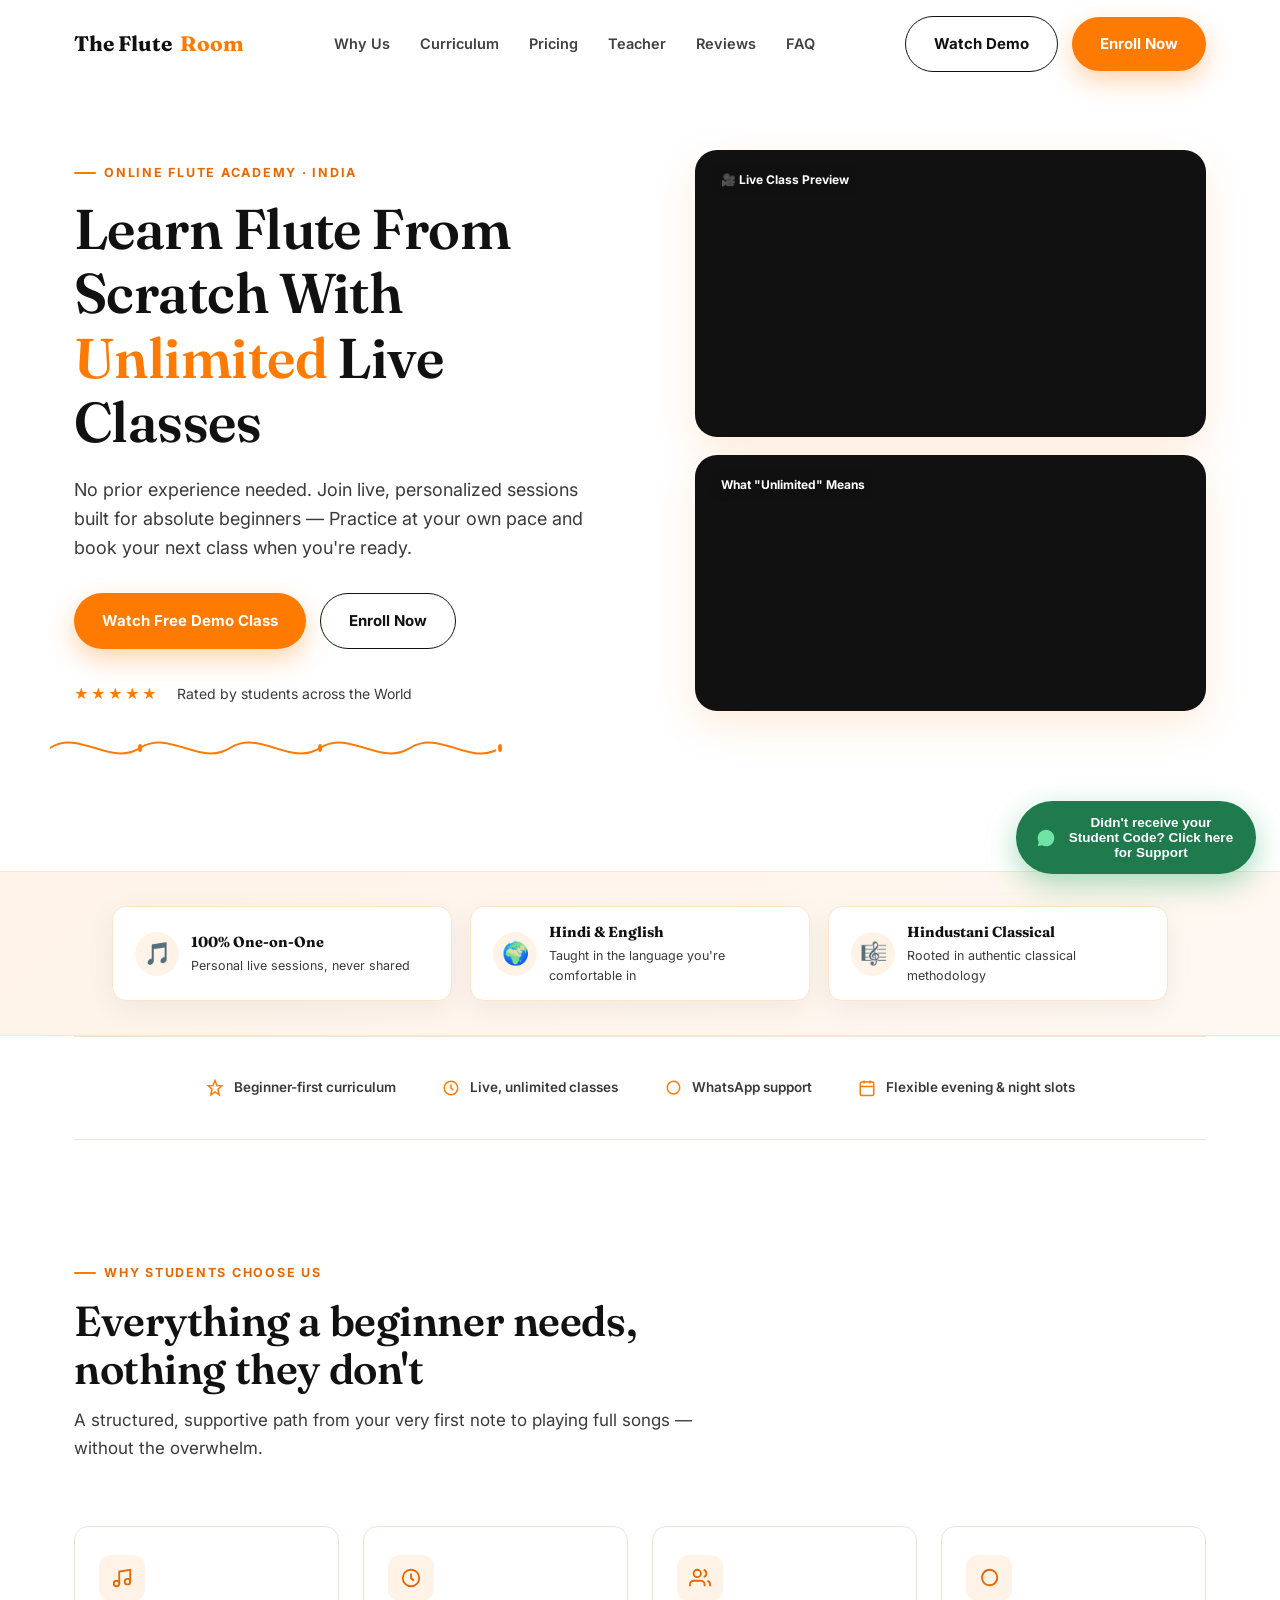
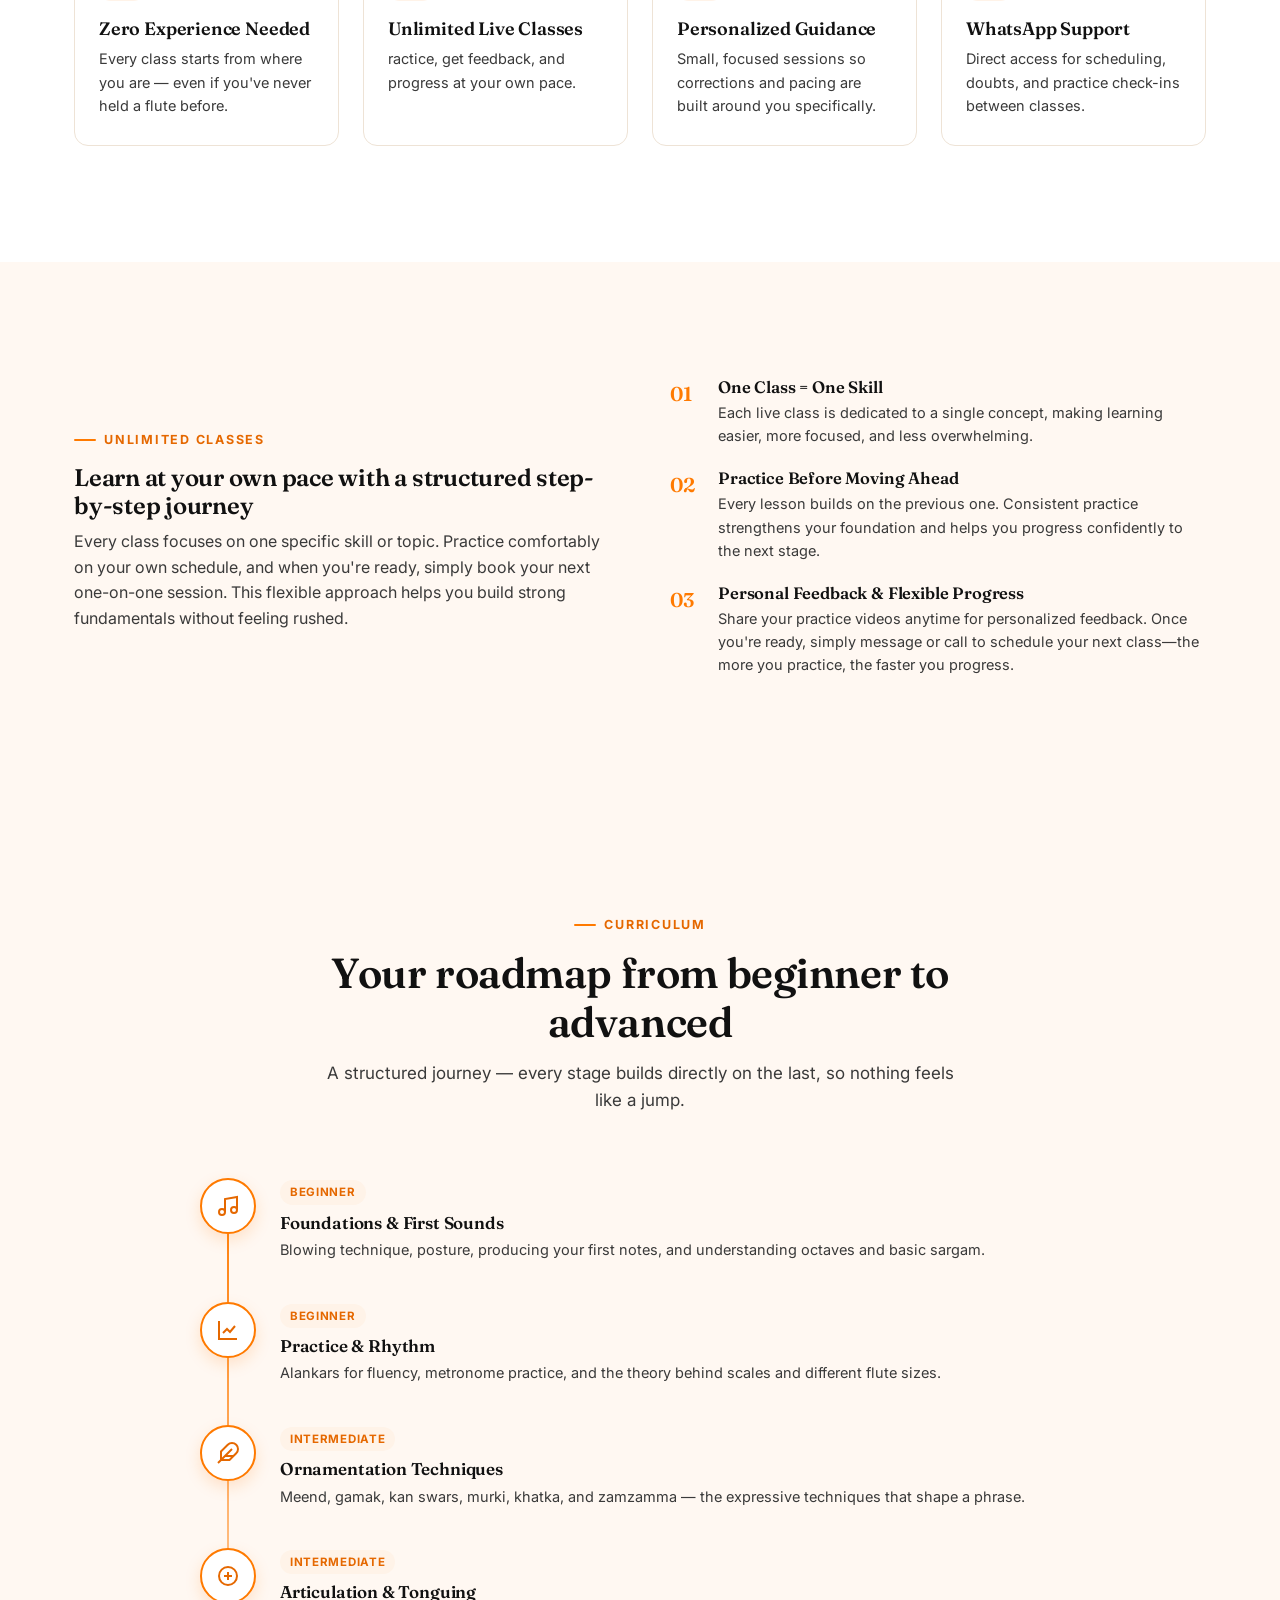
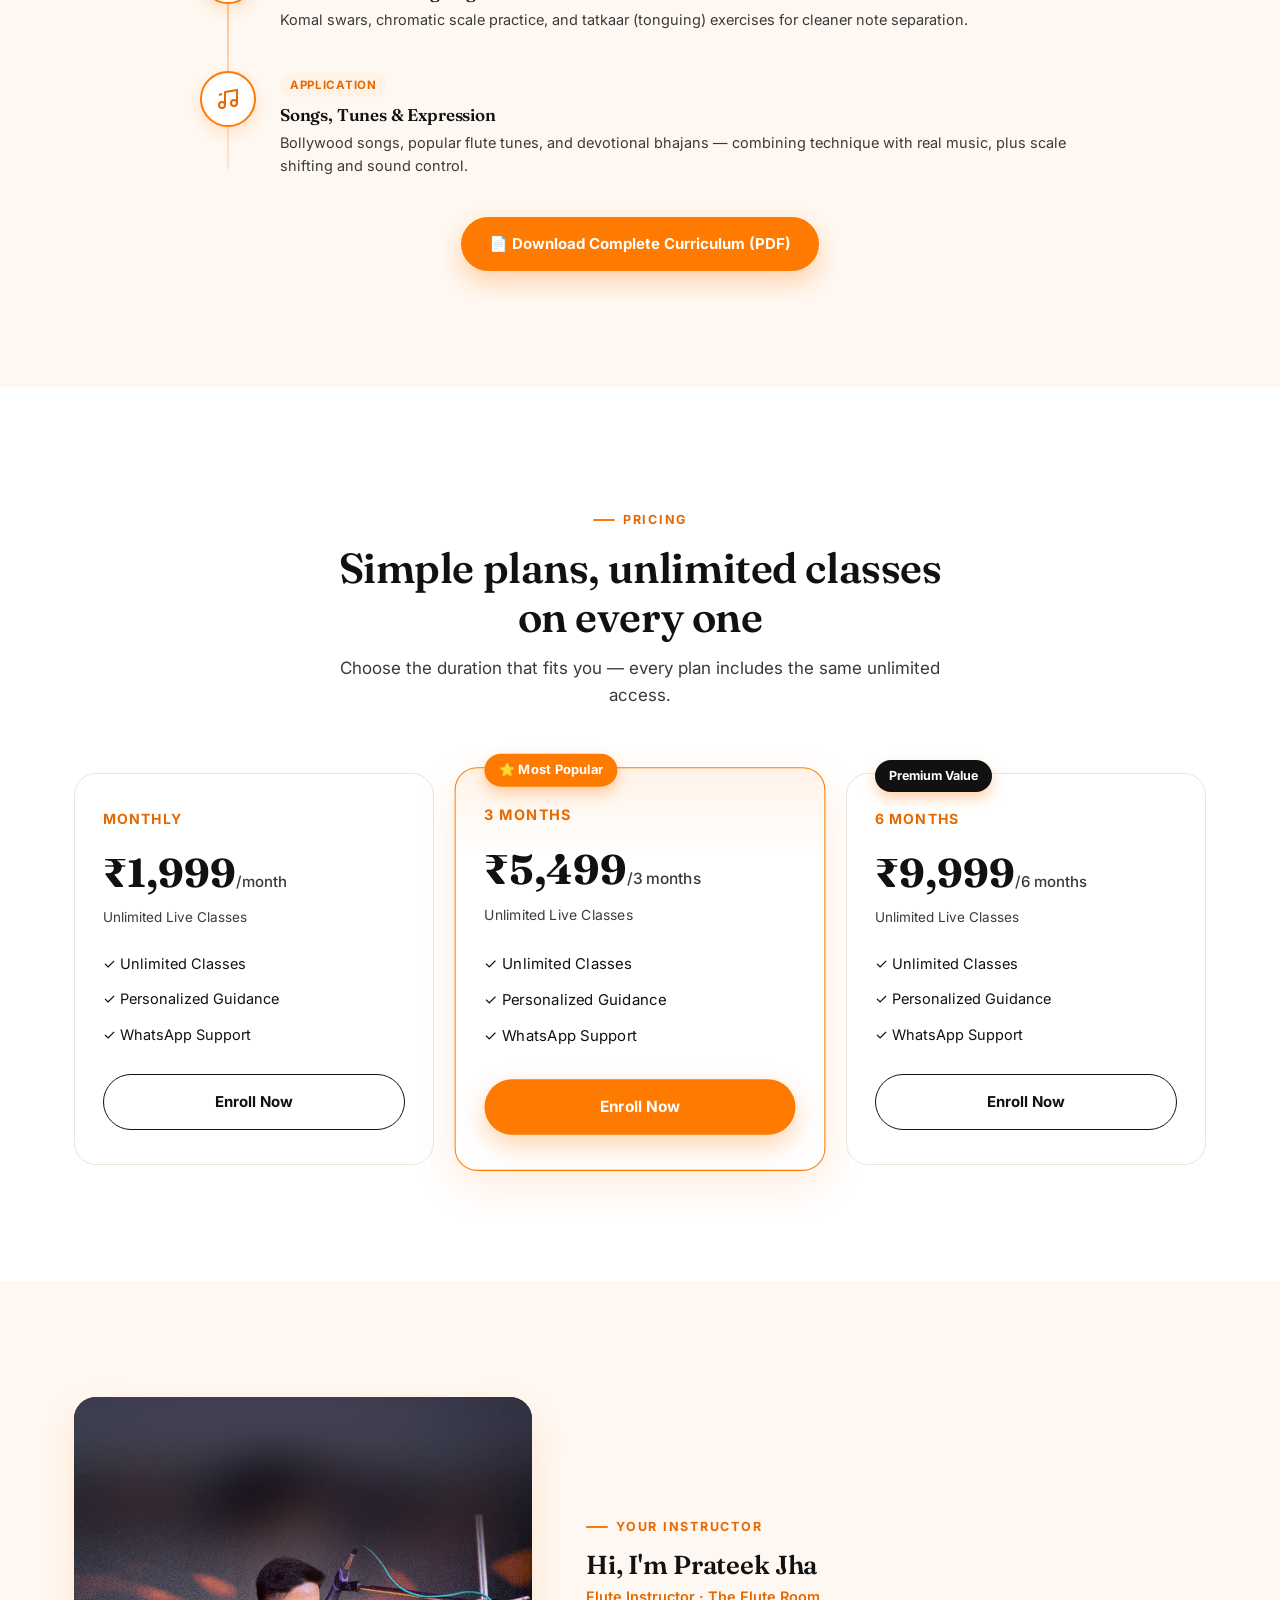
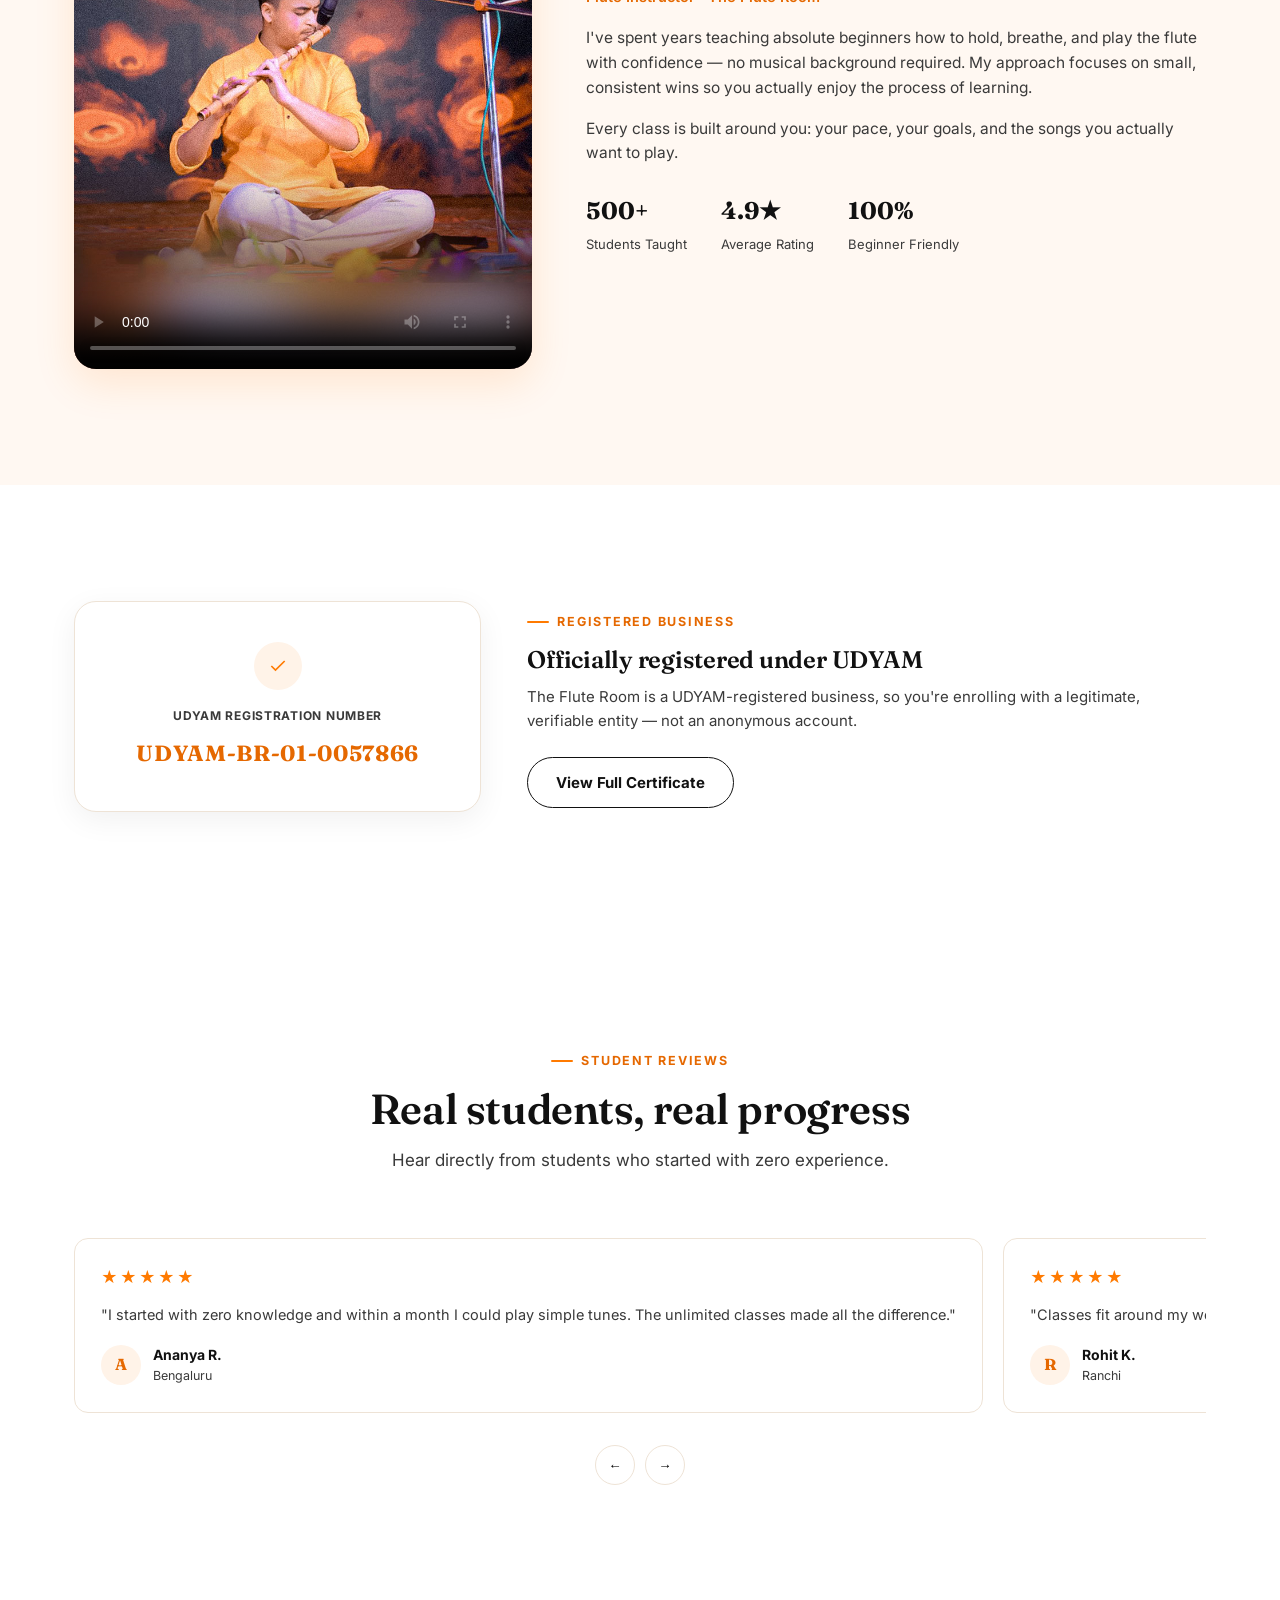
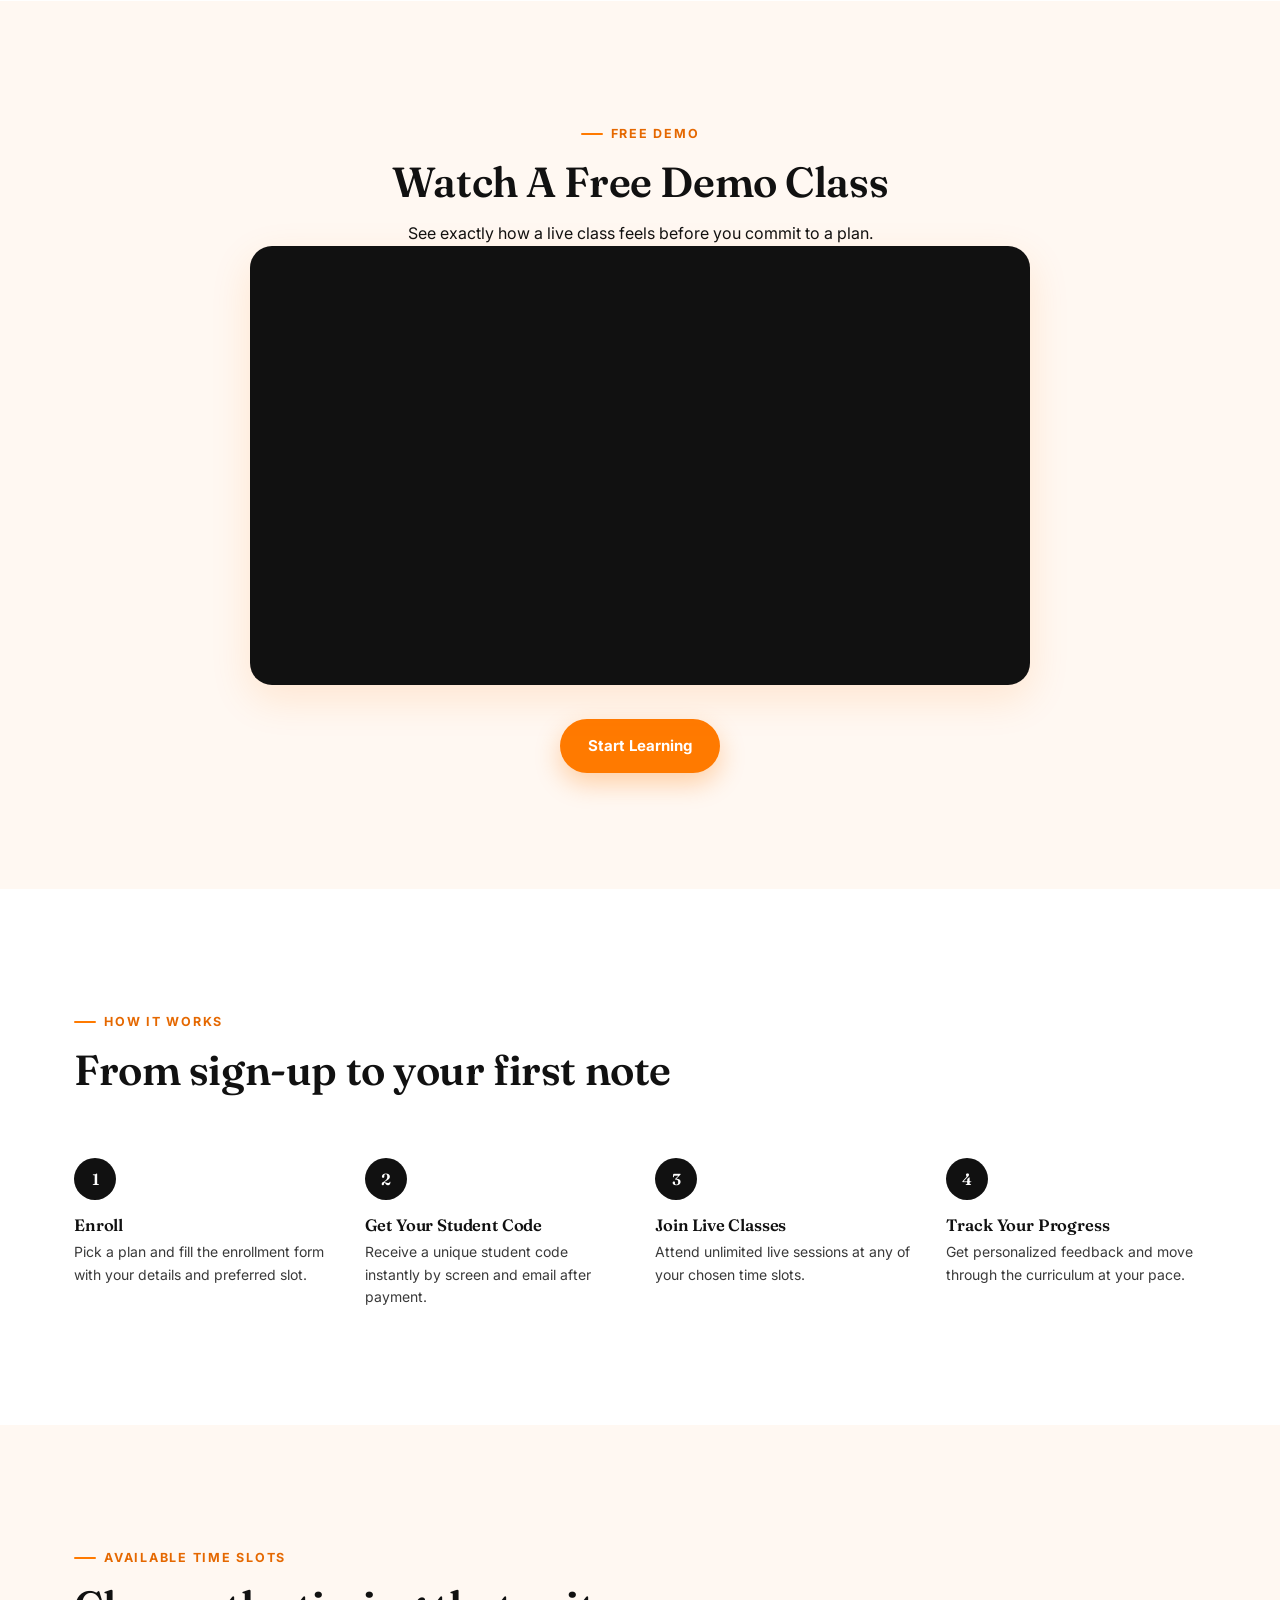
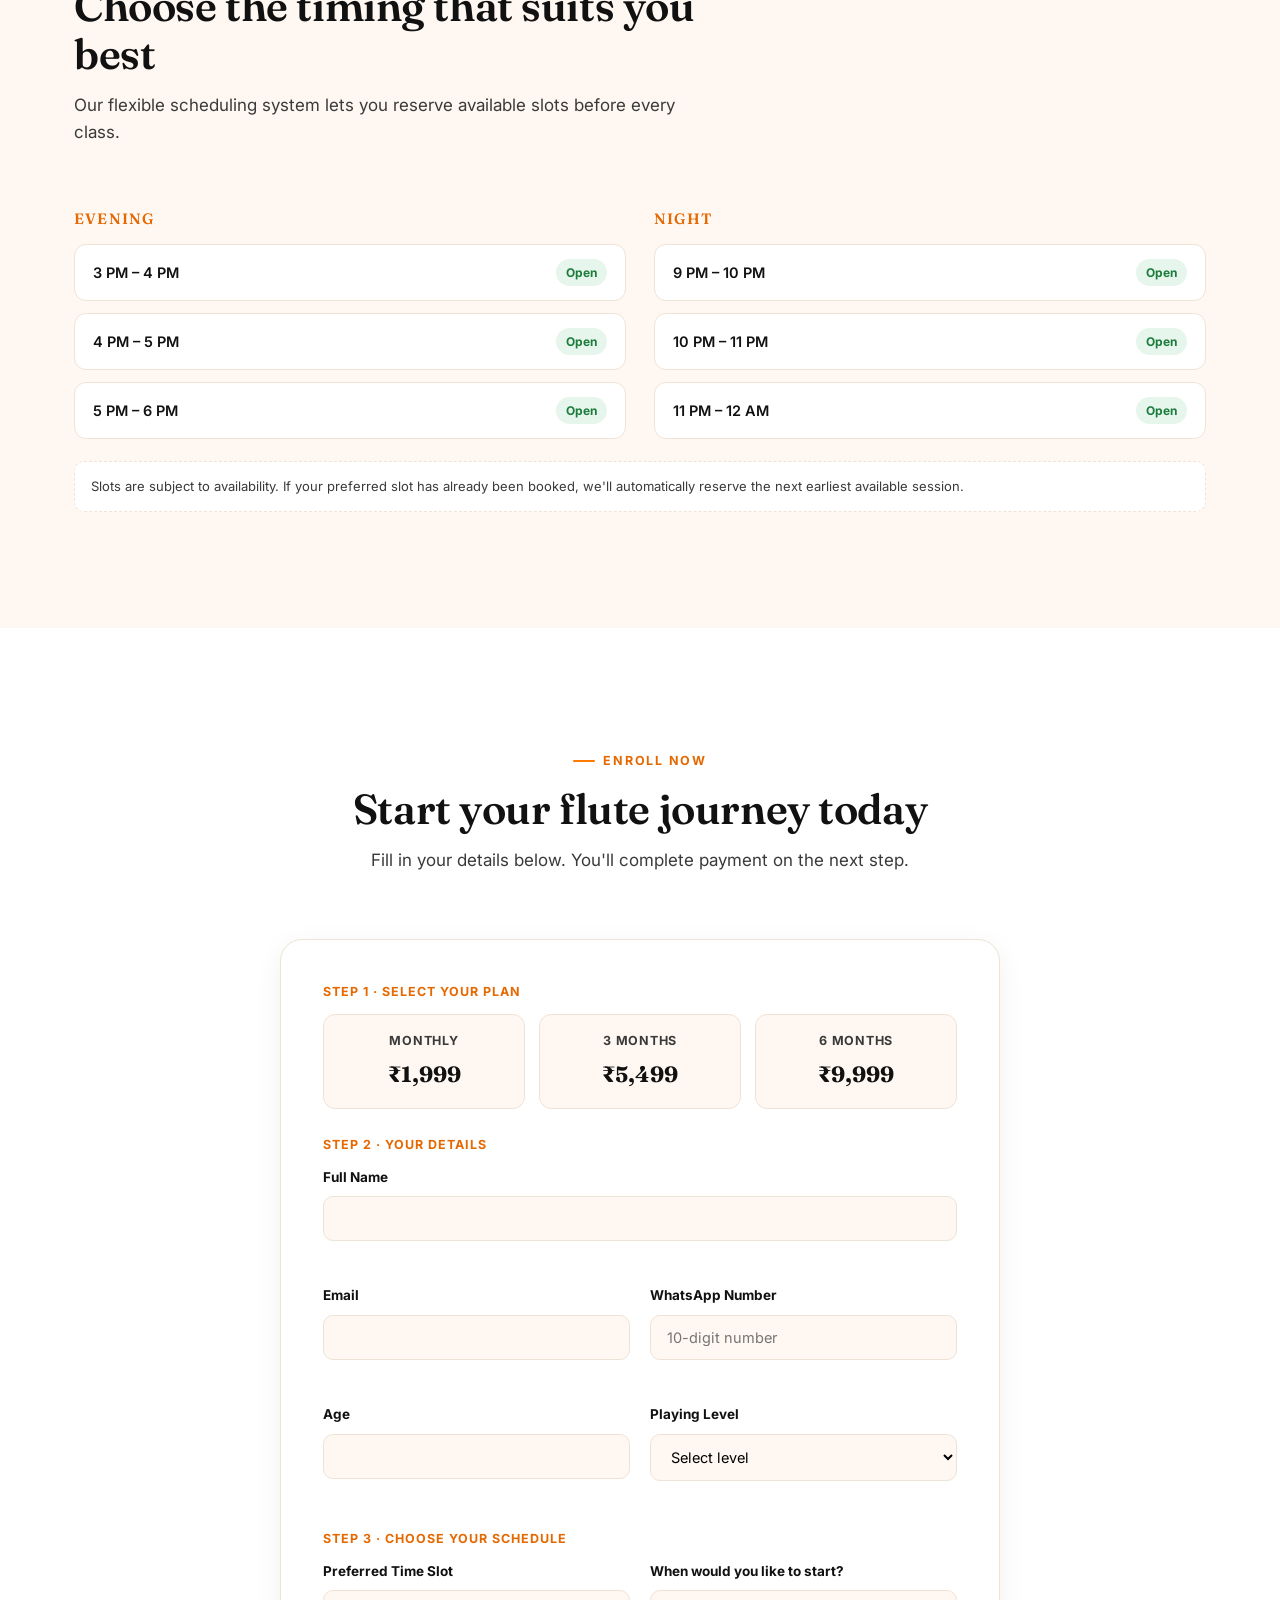
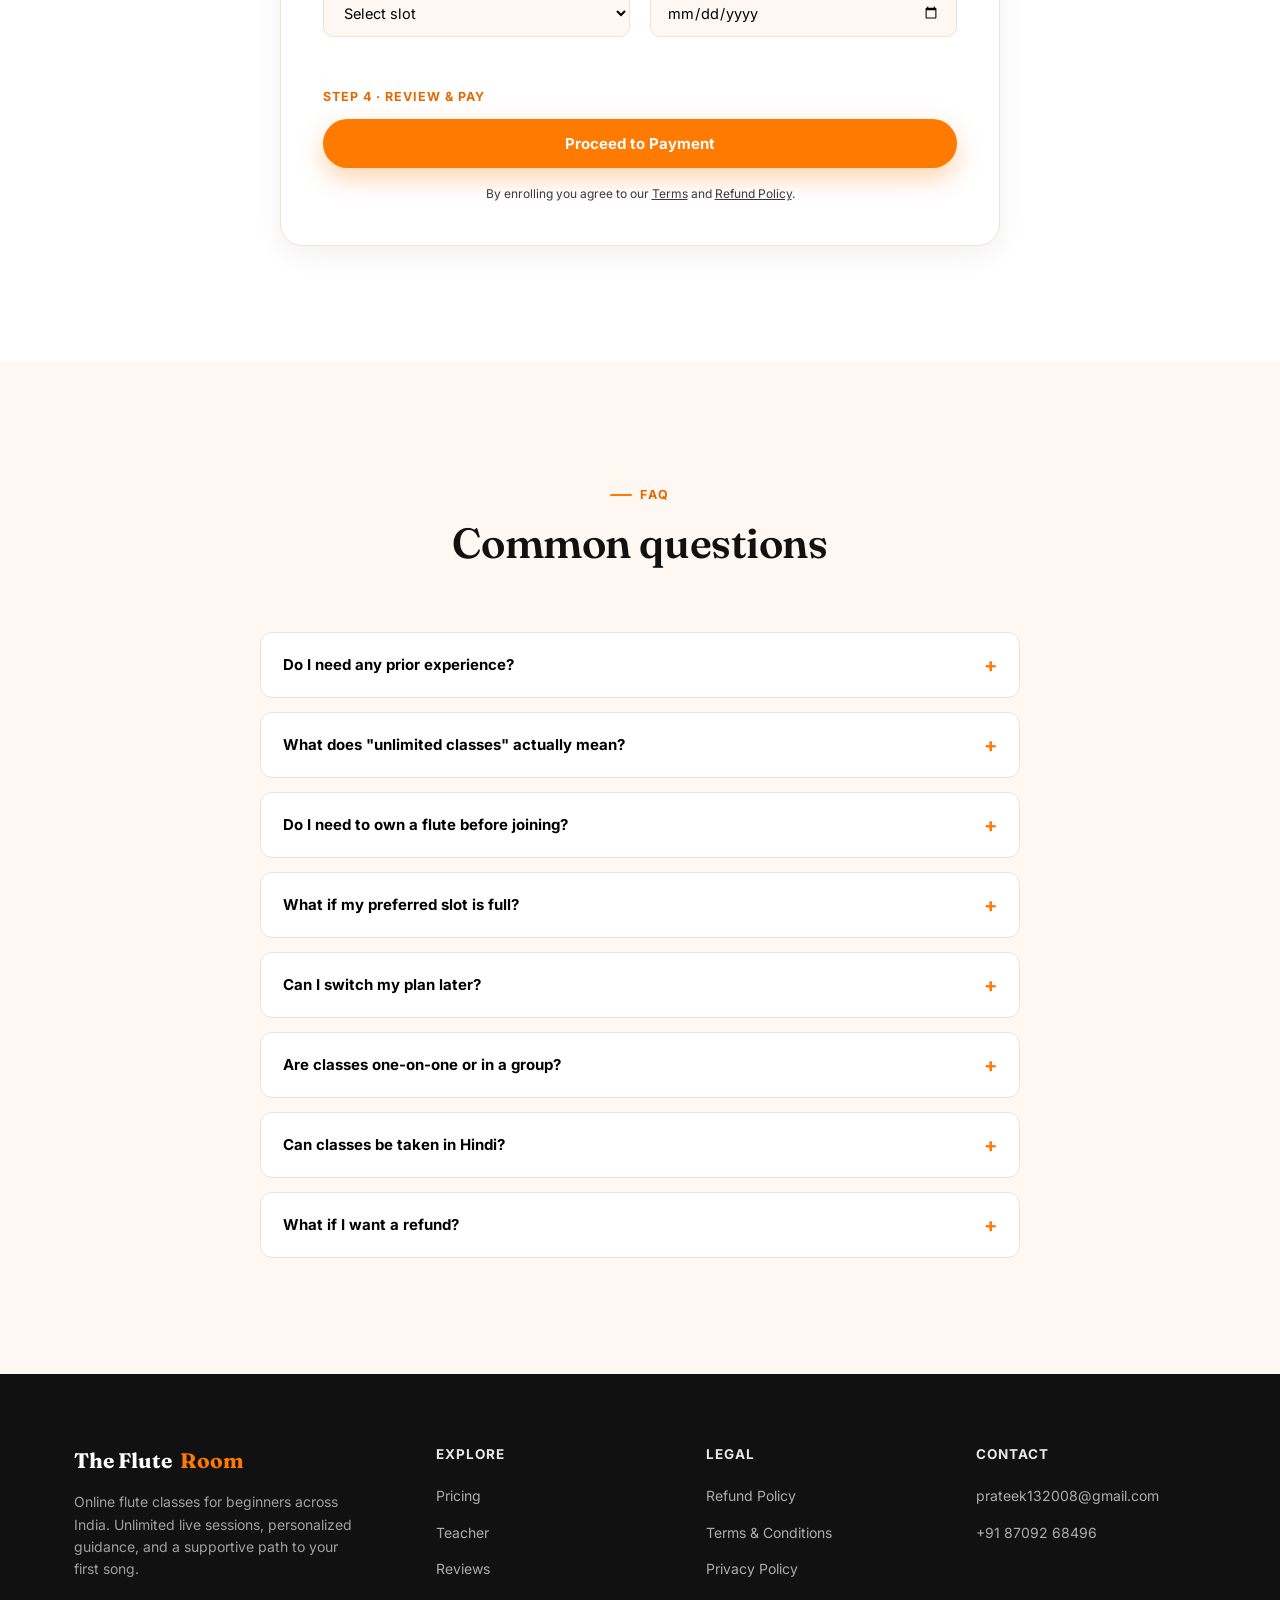
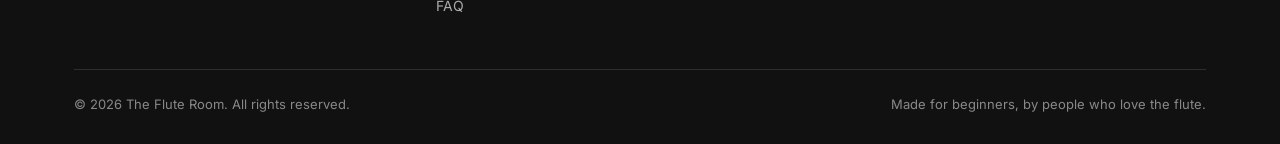
==== commit 1dffa7cf: "Update index.html" ====
--- a/index.html
+++ b/index.html
@@ -79,7 +79,7 @@
     <div class="hero-copy reveal">
       <div class="eyebrow">Online Flute Academy · India</div>
       <h1>Learn Flute From Scratch With <em>Unlimited</em> Live Classes</h1>
-      <p>No prior experience needed. Join live, personalized sessions built for absolute beginners — practice as often as you like, at a pace that actually fits your week.</p>
+      <p>No prior experience needed. Join live, personalized sessions built for absolute beginners — Practice at your own pace and book your next class when you're ready.</p>
       <div class="hero-actions">
         <a href="#demo" class="btn btn-primary">Watch Free Demo Class</a>
         <a href="#enroll" class="btn btn-outline">Enroll Now</a>
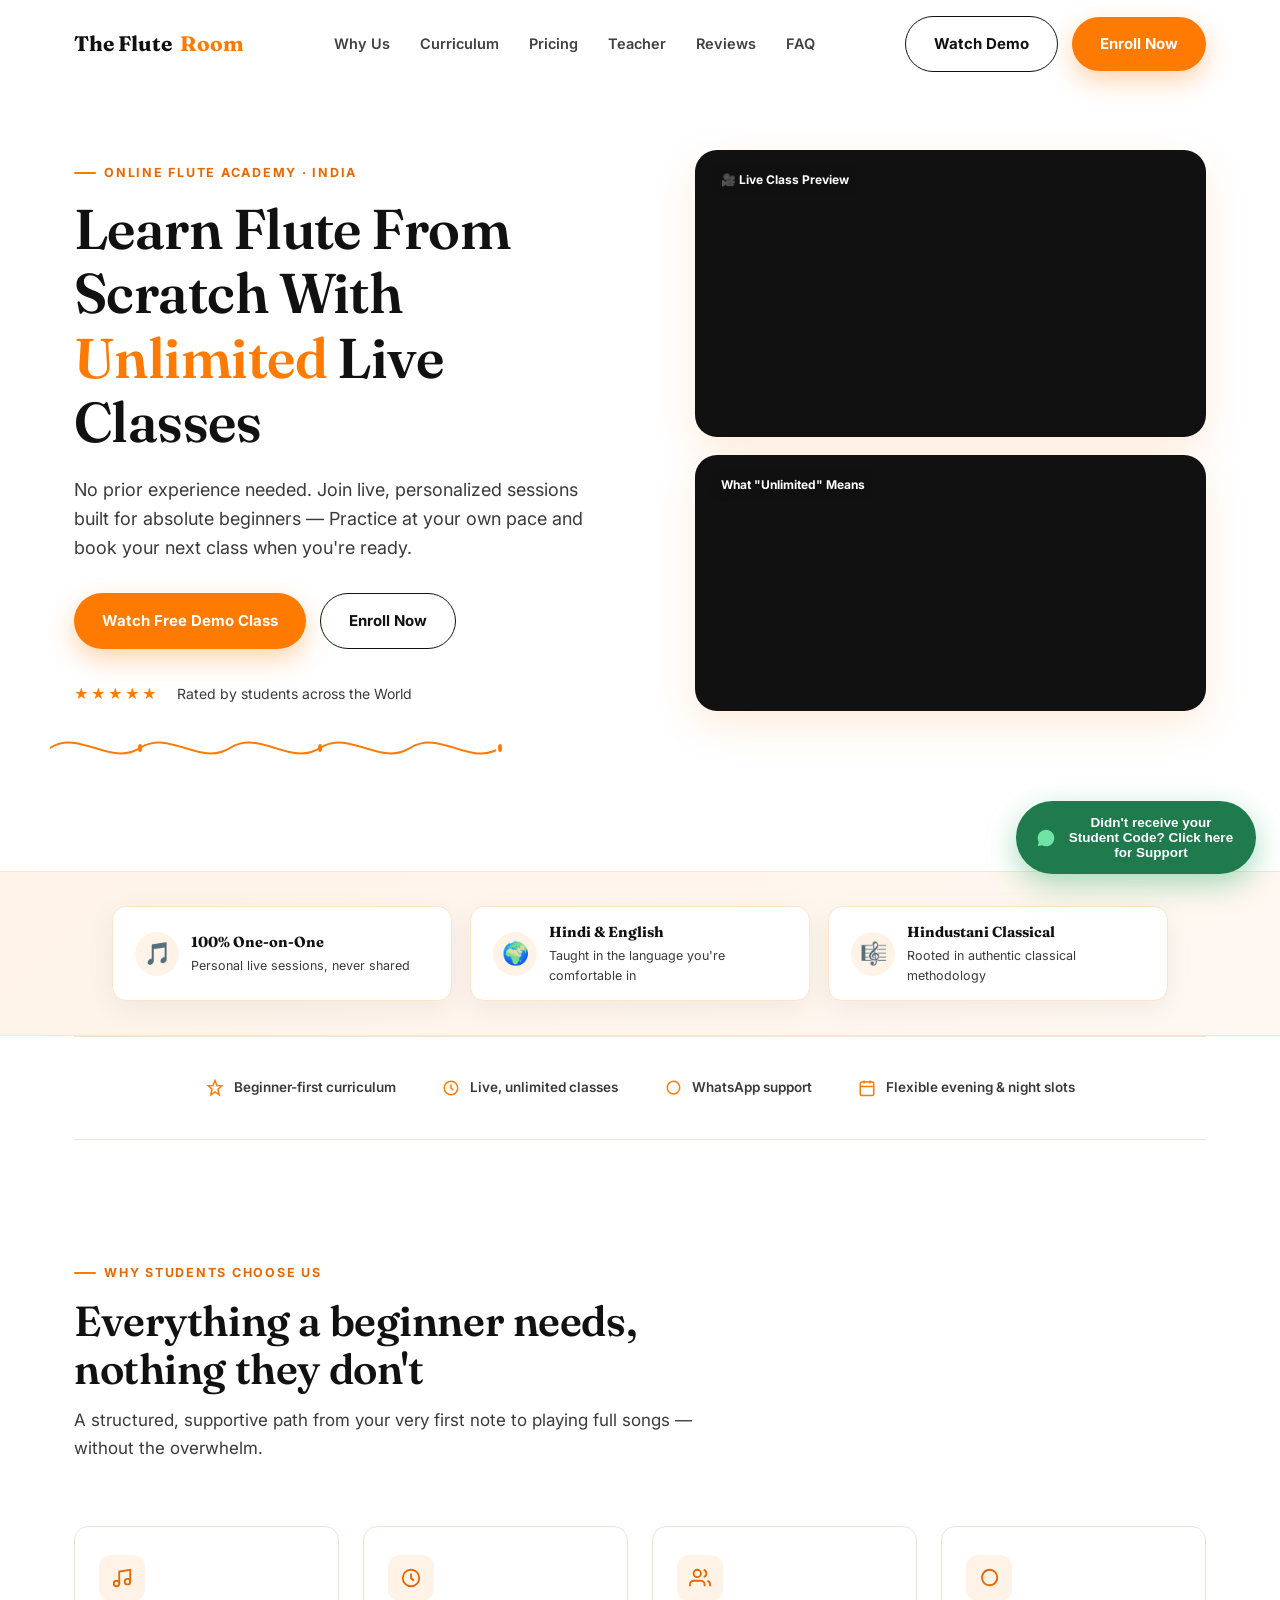
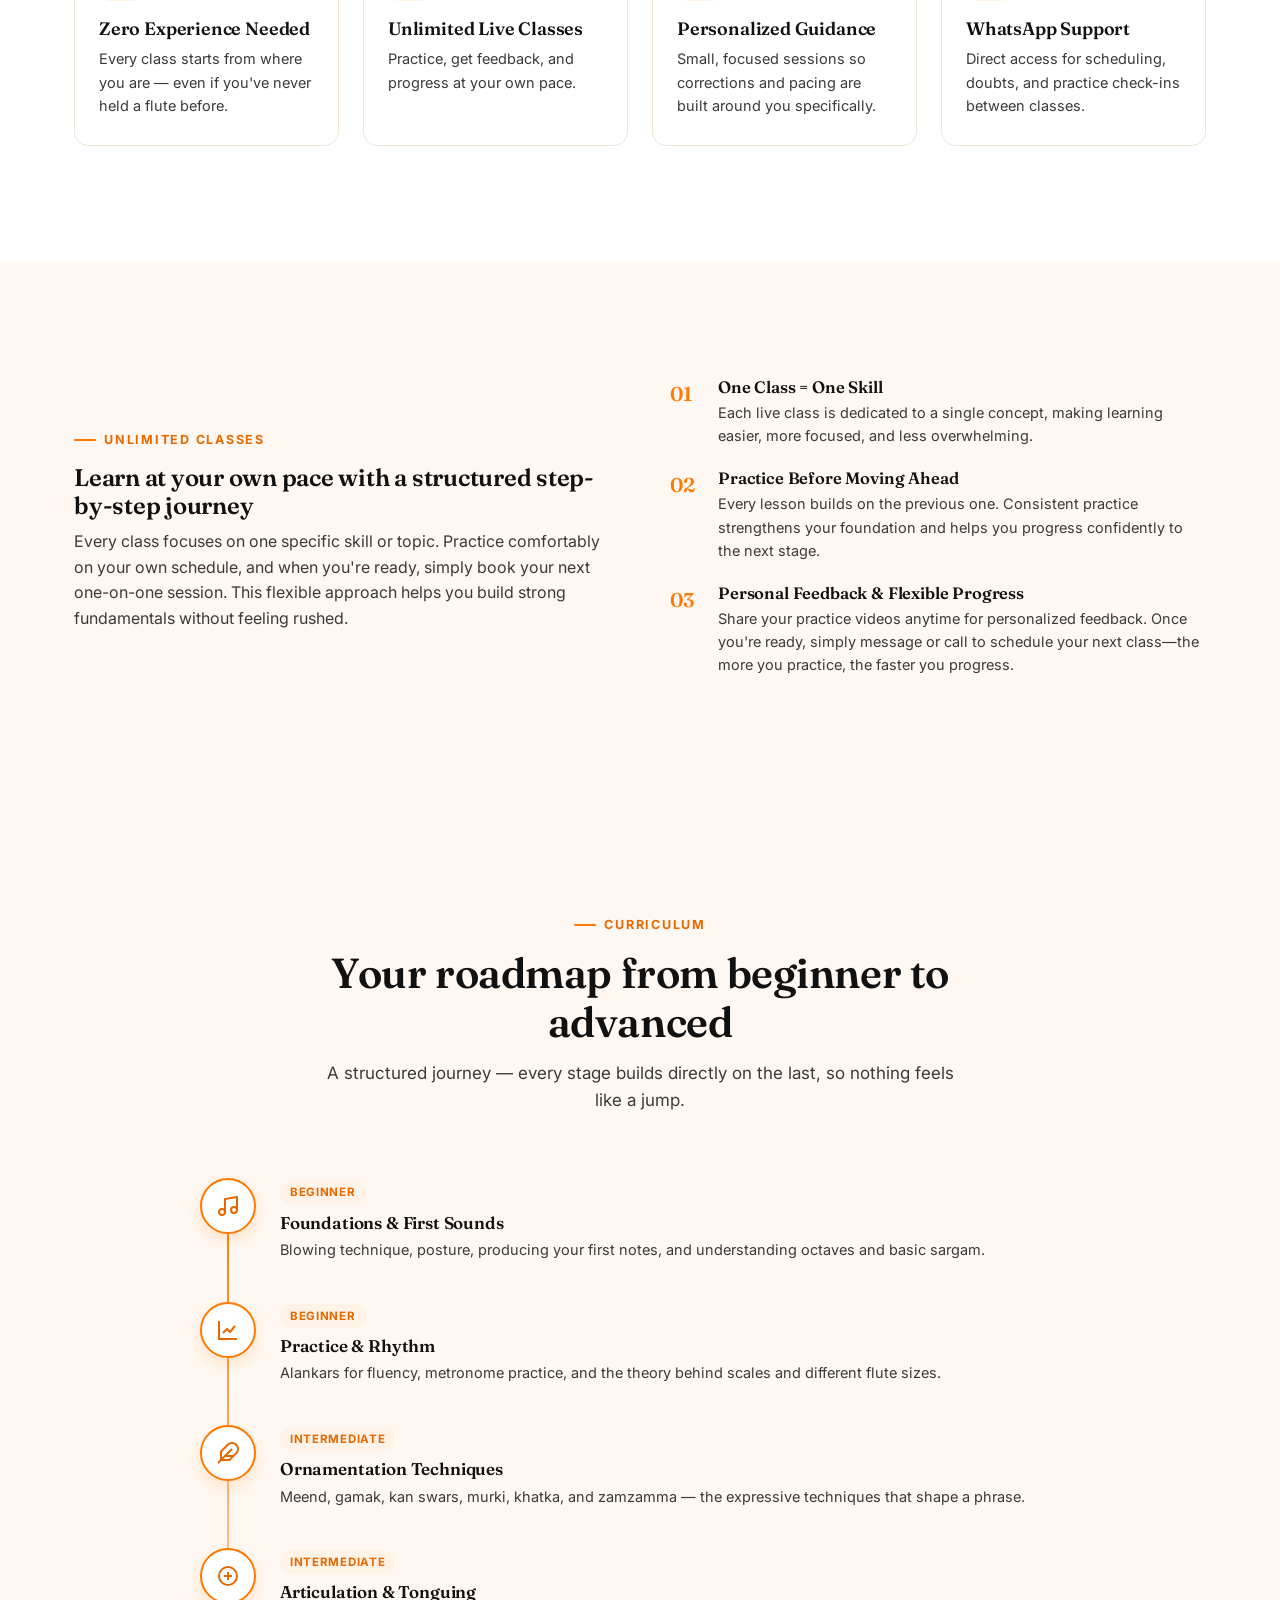
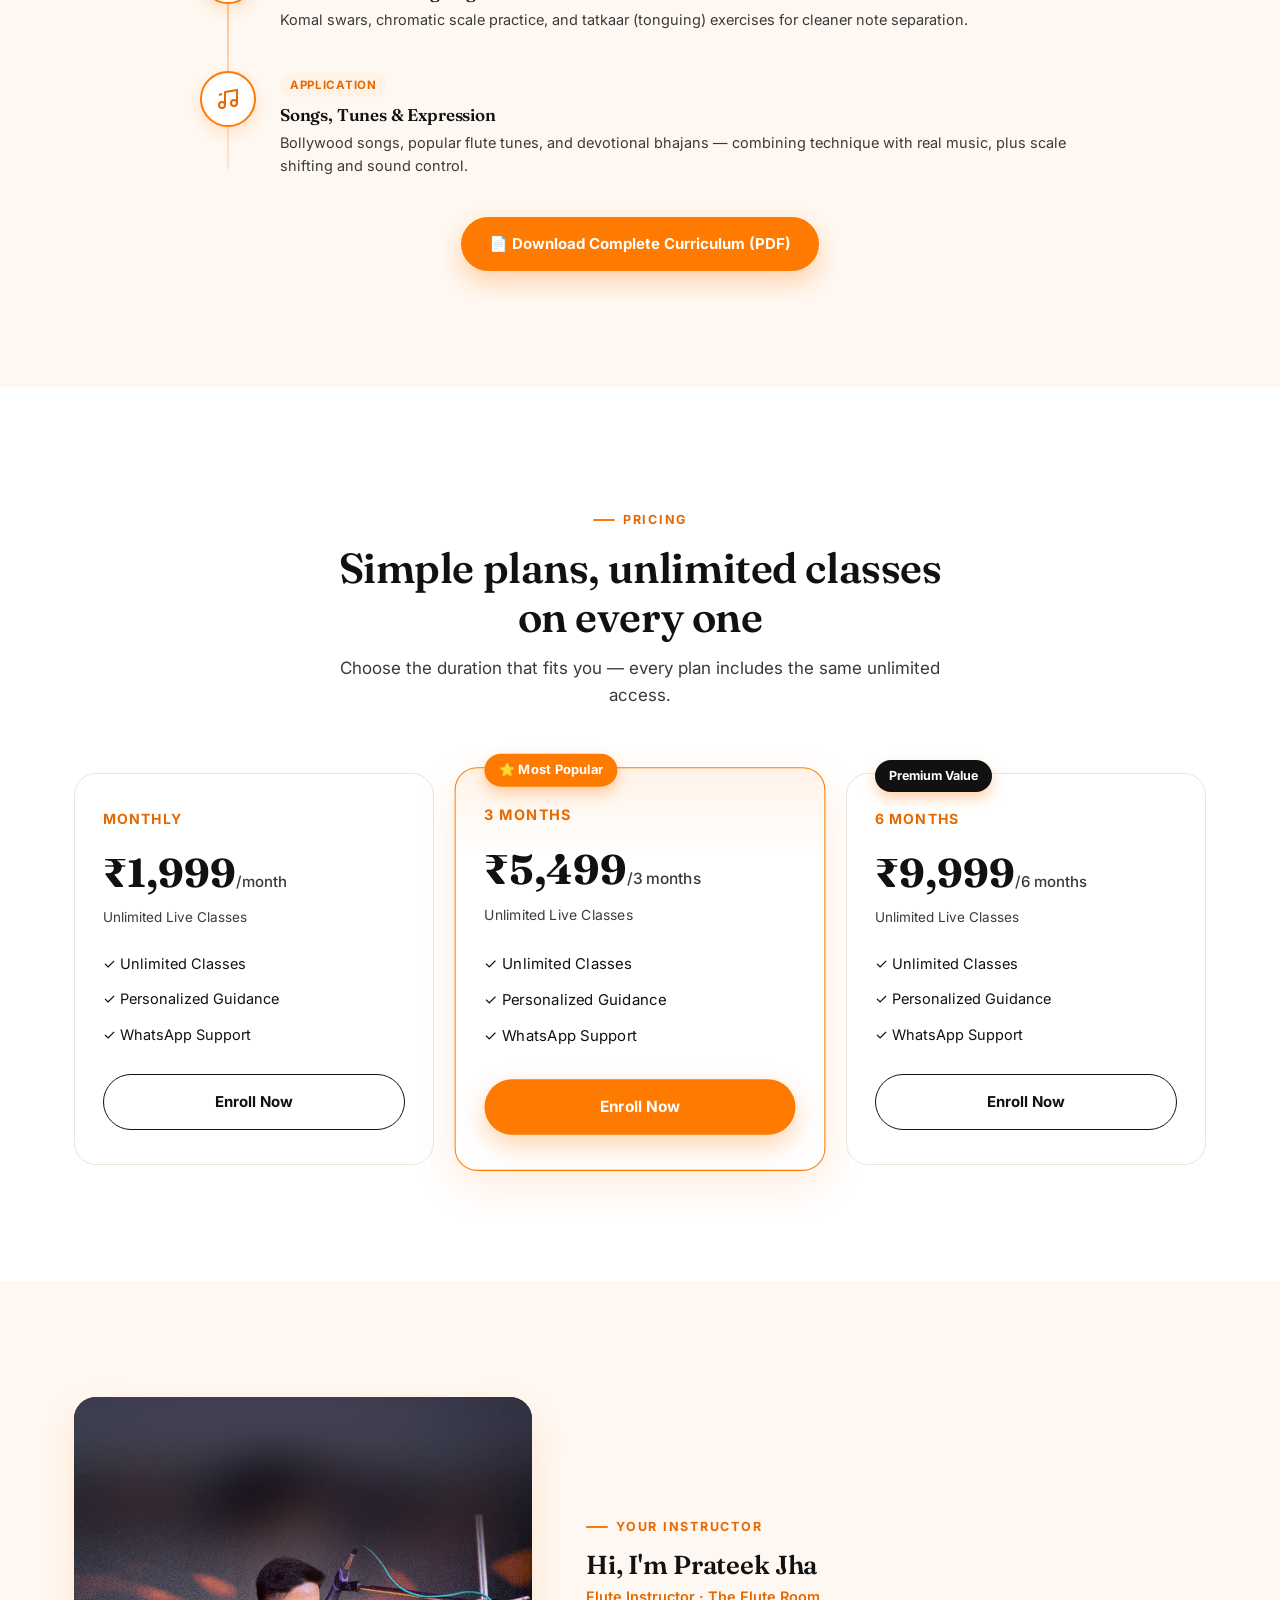
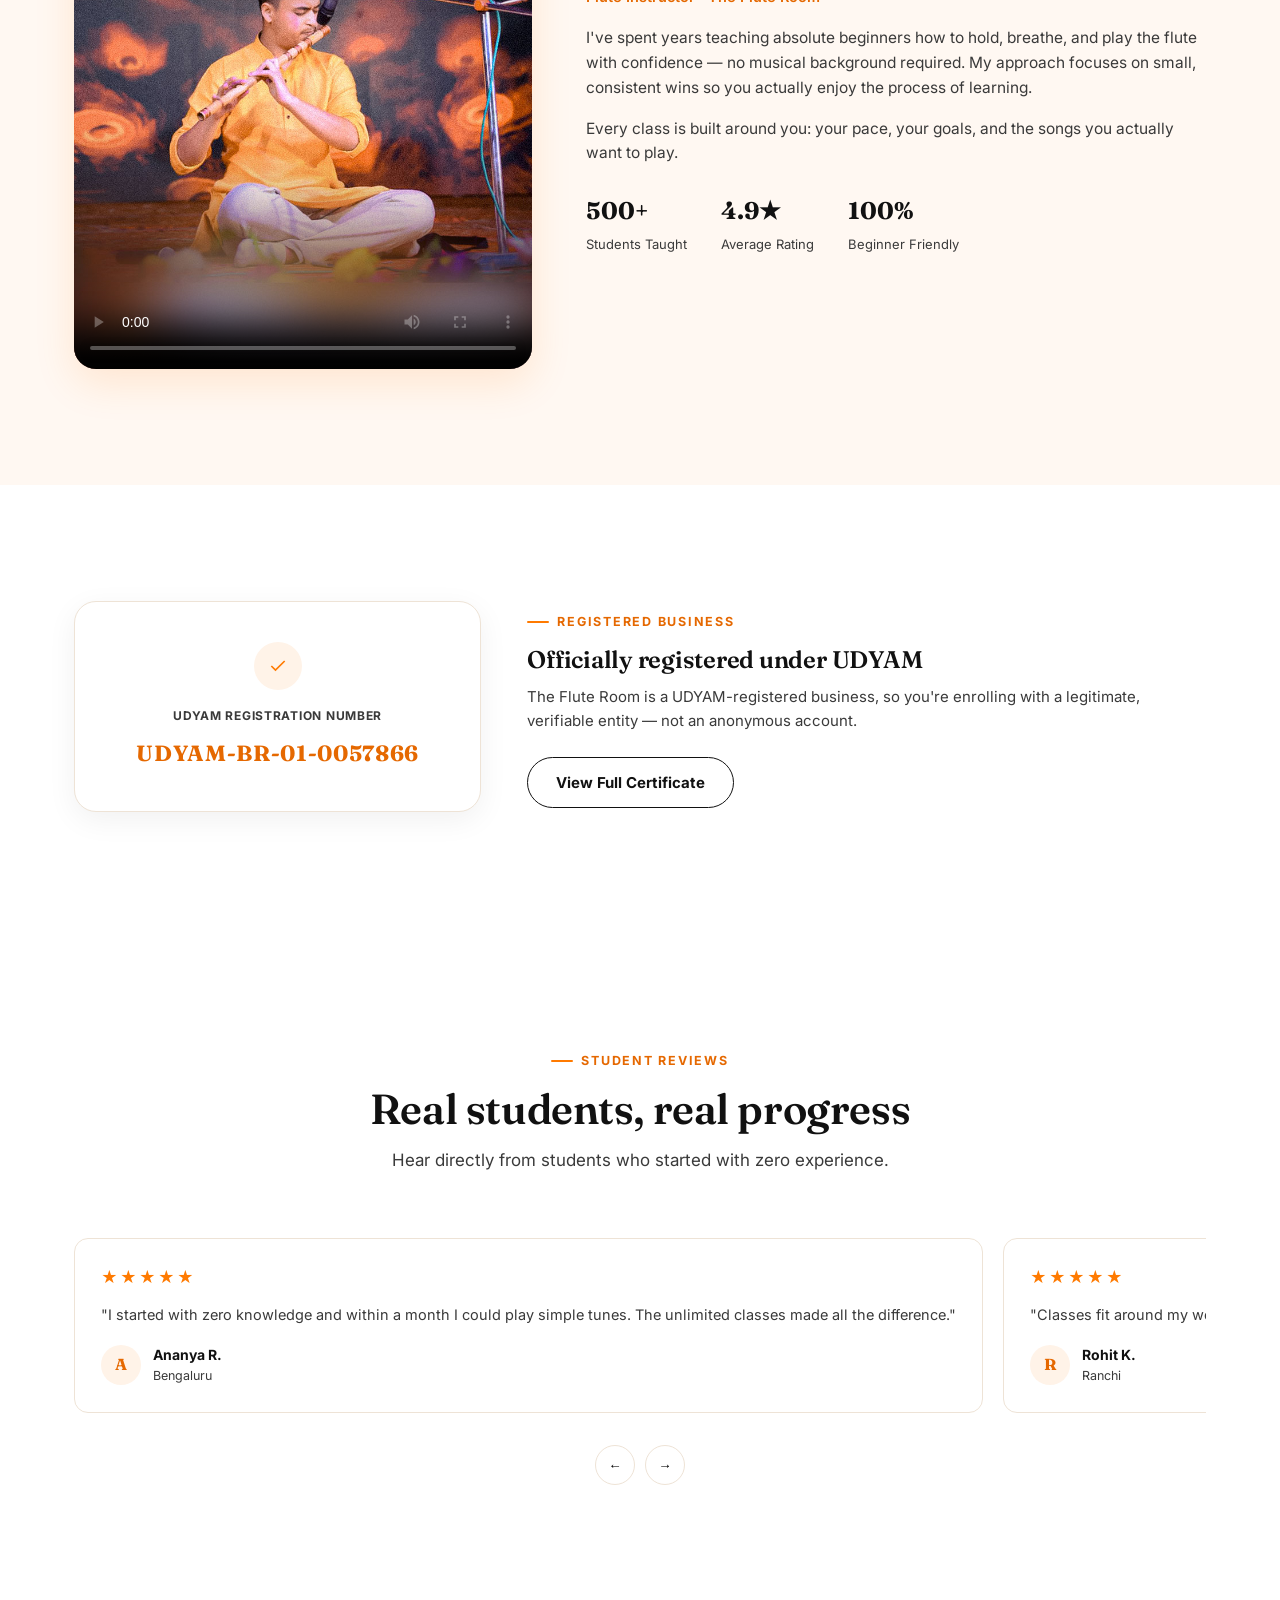
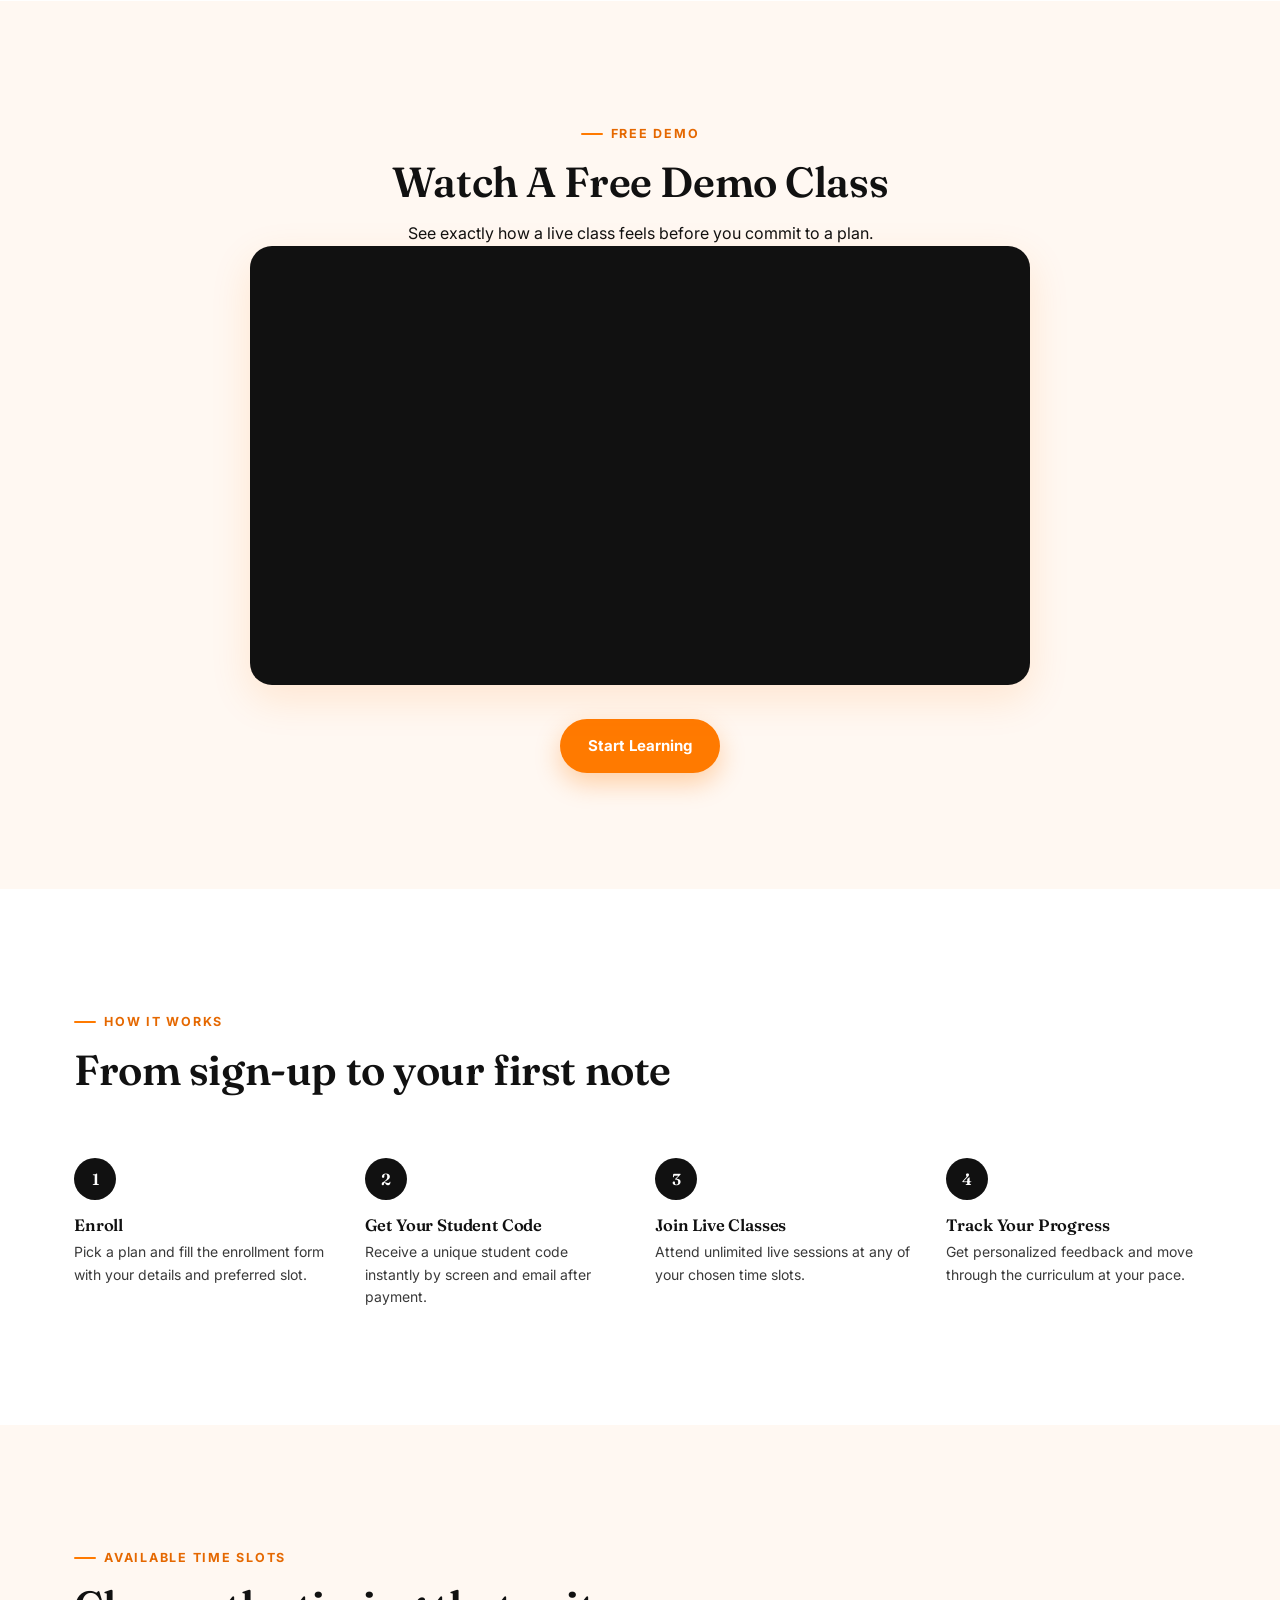
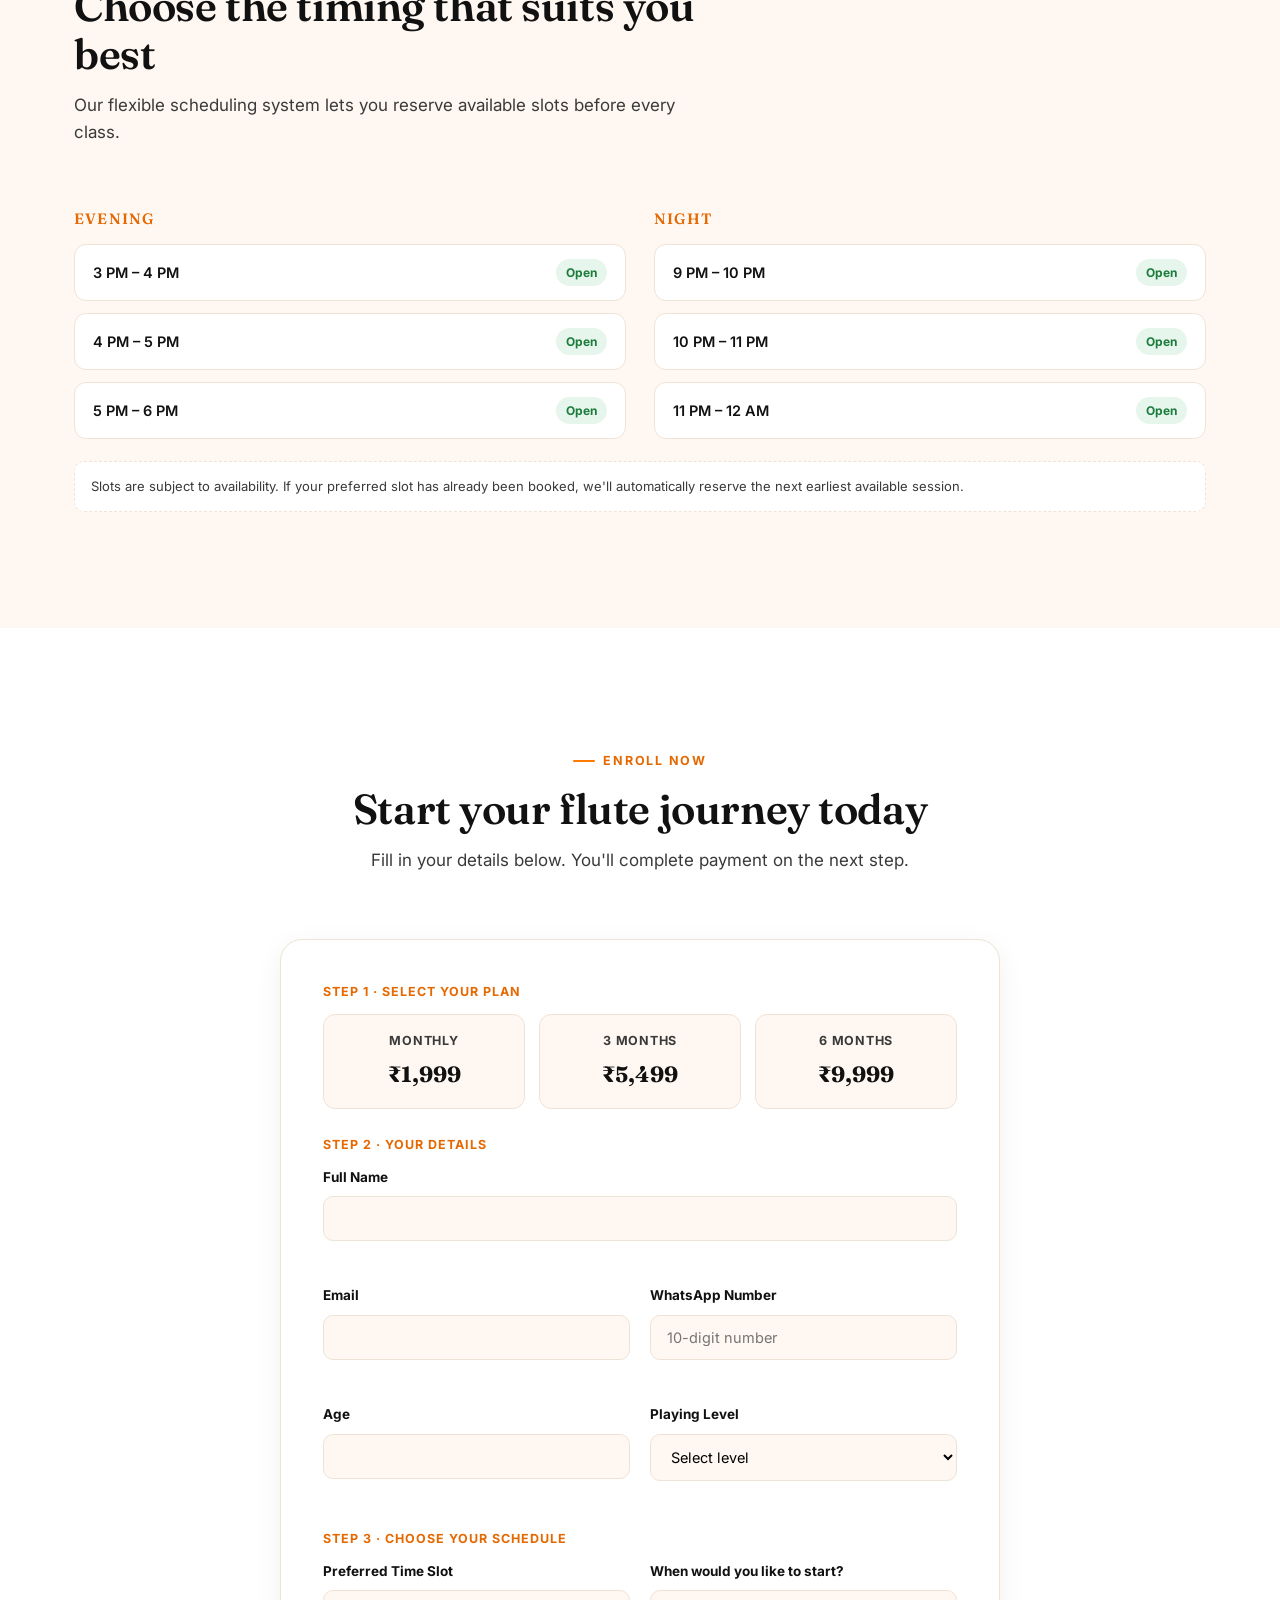
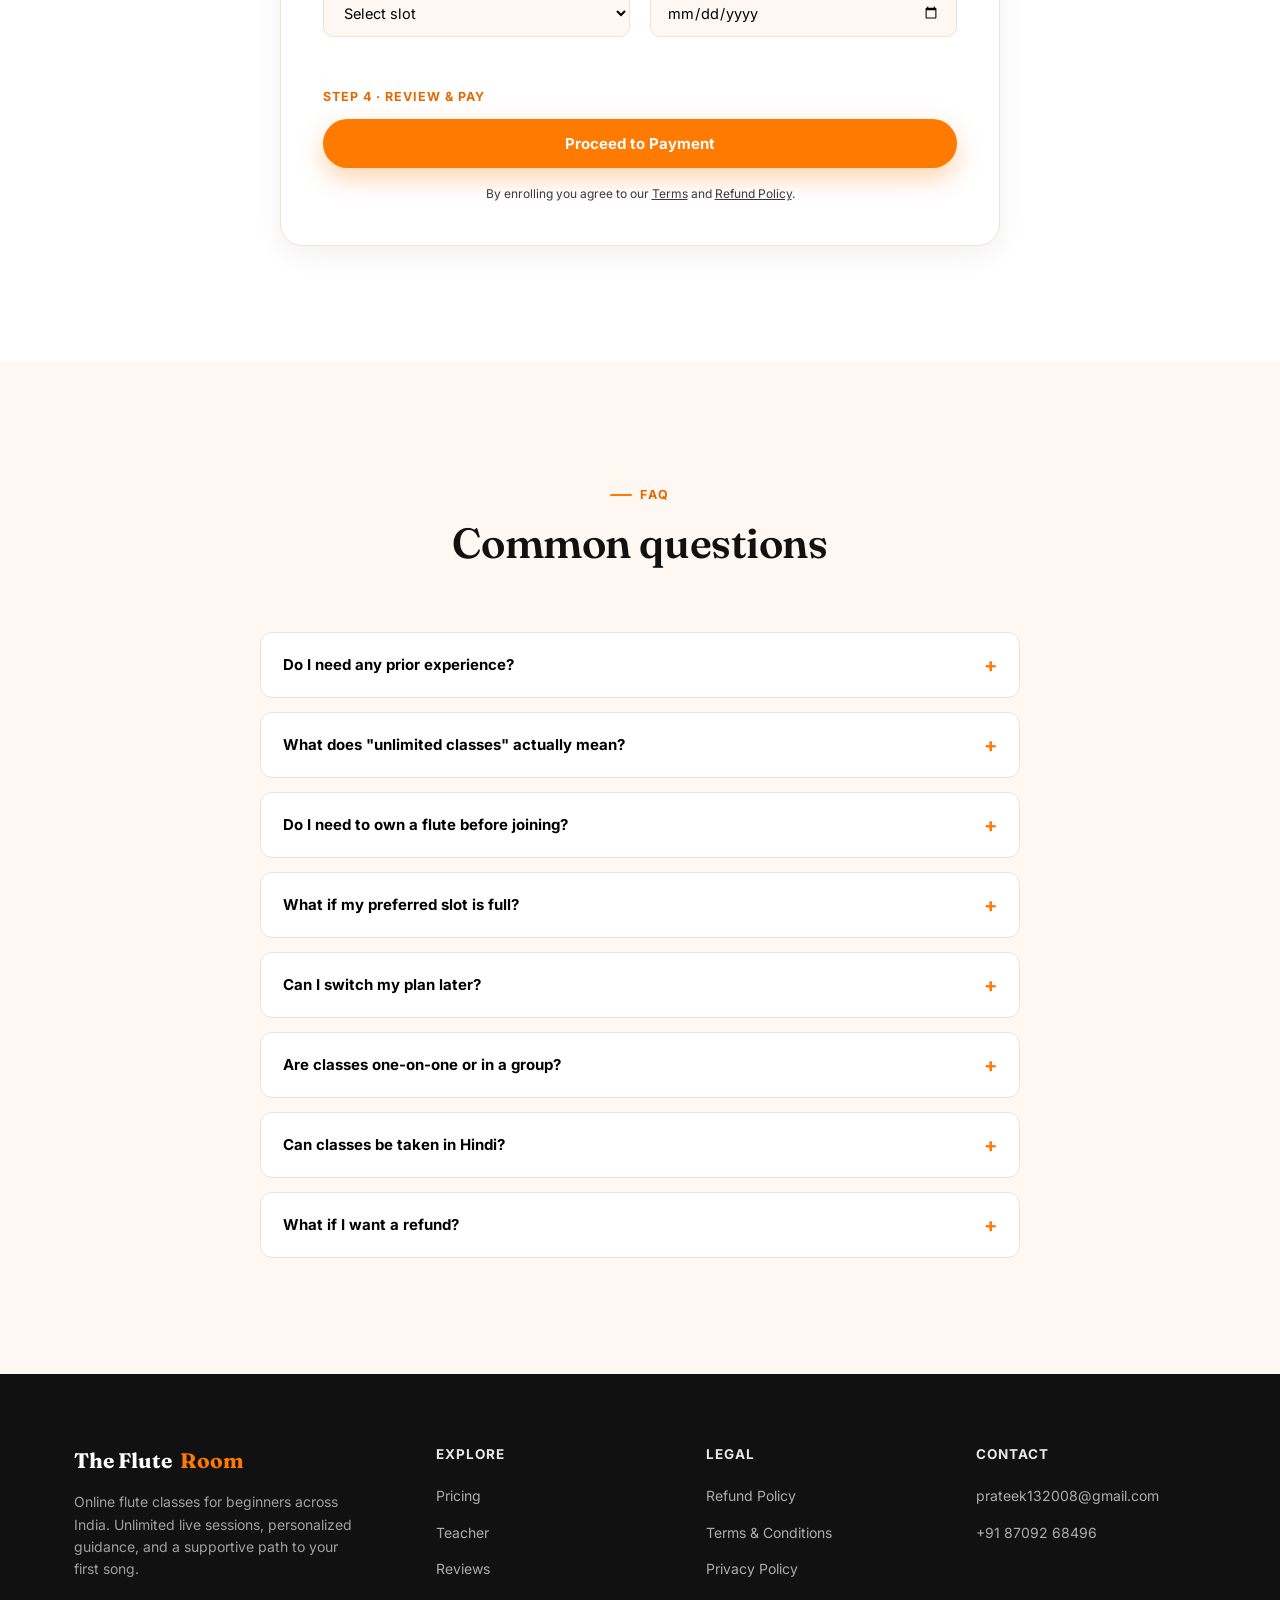
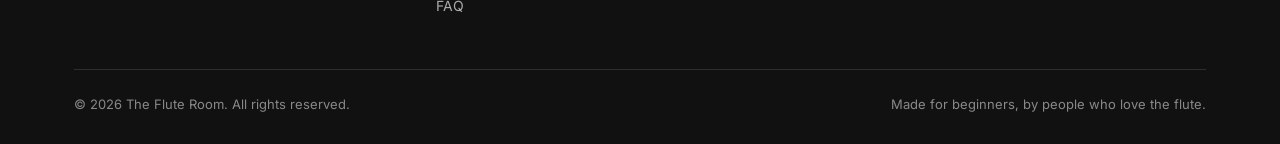
==== commit 48a9ca8e: "Update index.html" ====
--- a/index.html
+++ b/index.html
@@ -162,7 +162,7 @@
       <div class="benefit-card">
         <div class="benefit-icon"><svg width="22" height="22" viewBox="0 0 24 24" fill="none" stroke="currentColor" stroke-width="2"><circle cx="12" cy="12" r="9"/><path d="M12 7v5l3 3"/></svg></div>
         <h3>Unlimited Live Classes</h3>
-        <p>ractice, get feedback, and progress at your own pace.</p>
+        <p>Practice, get feedback, and progress at your own pace.</p>
       </div>
       <div class="benefit-card">
         <div class="benefit-icon"><svg width="22" height="22" viewBox="0 0 24 24" fill="none" stroke="currentColor" stroke-width="2"><path d="M17 21v-2a4 4 0 0 0-4-4H5a4 4 0 0 0-4 4v2"/><circle cx="9" cy="7" r="4"/><path d="M23 21v-2a4 4 0 0 0-3-3.87M16 3.13a4 4 0 0 1 0 7.75"/></svg></div>
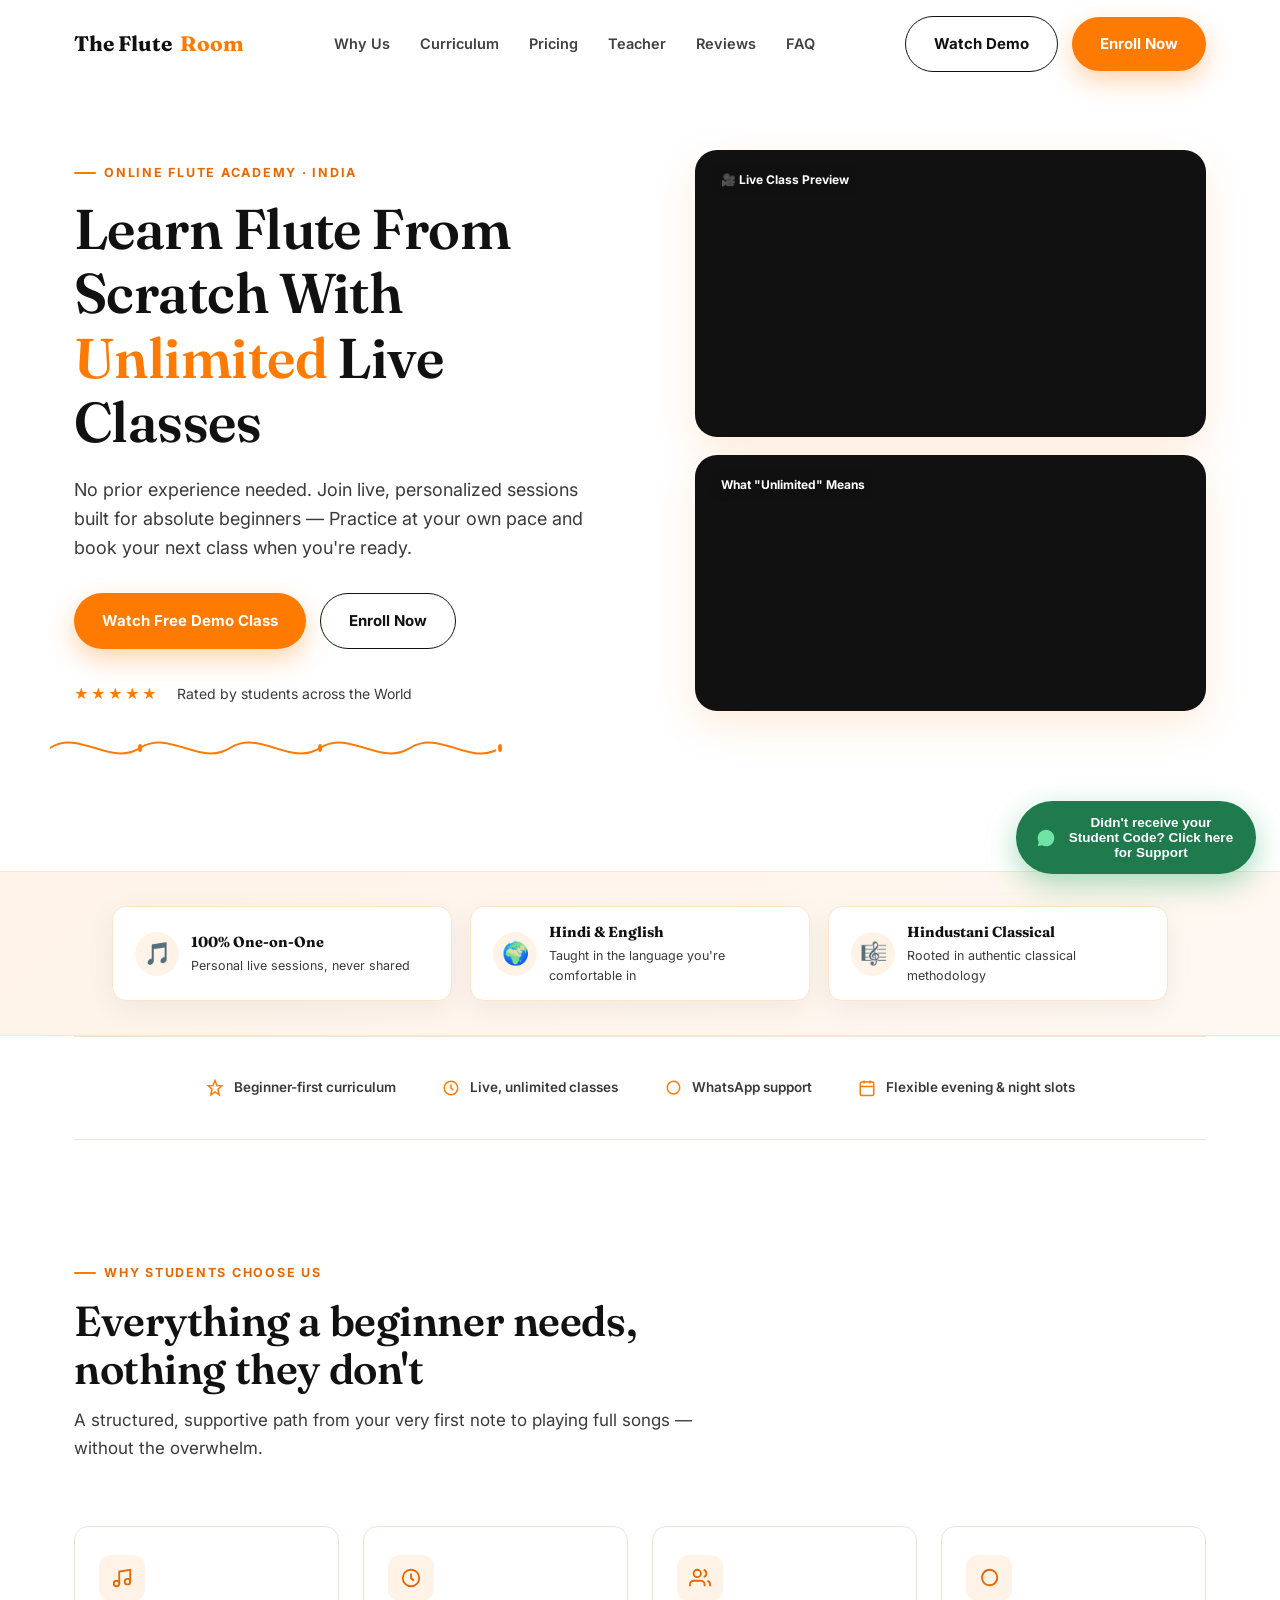
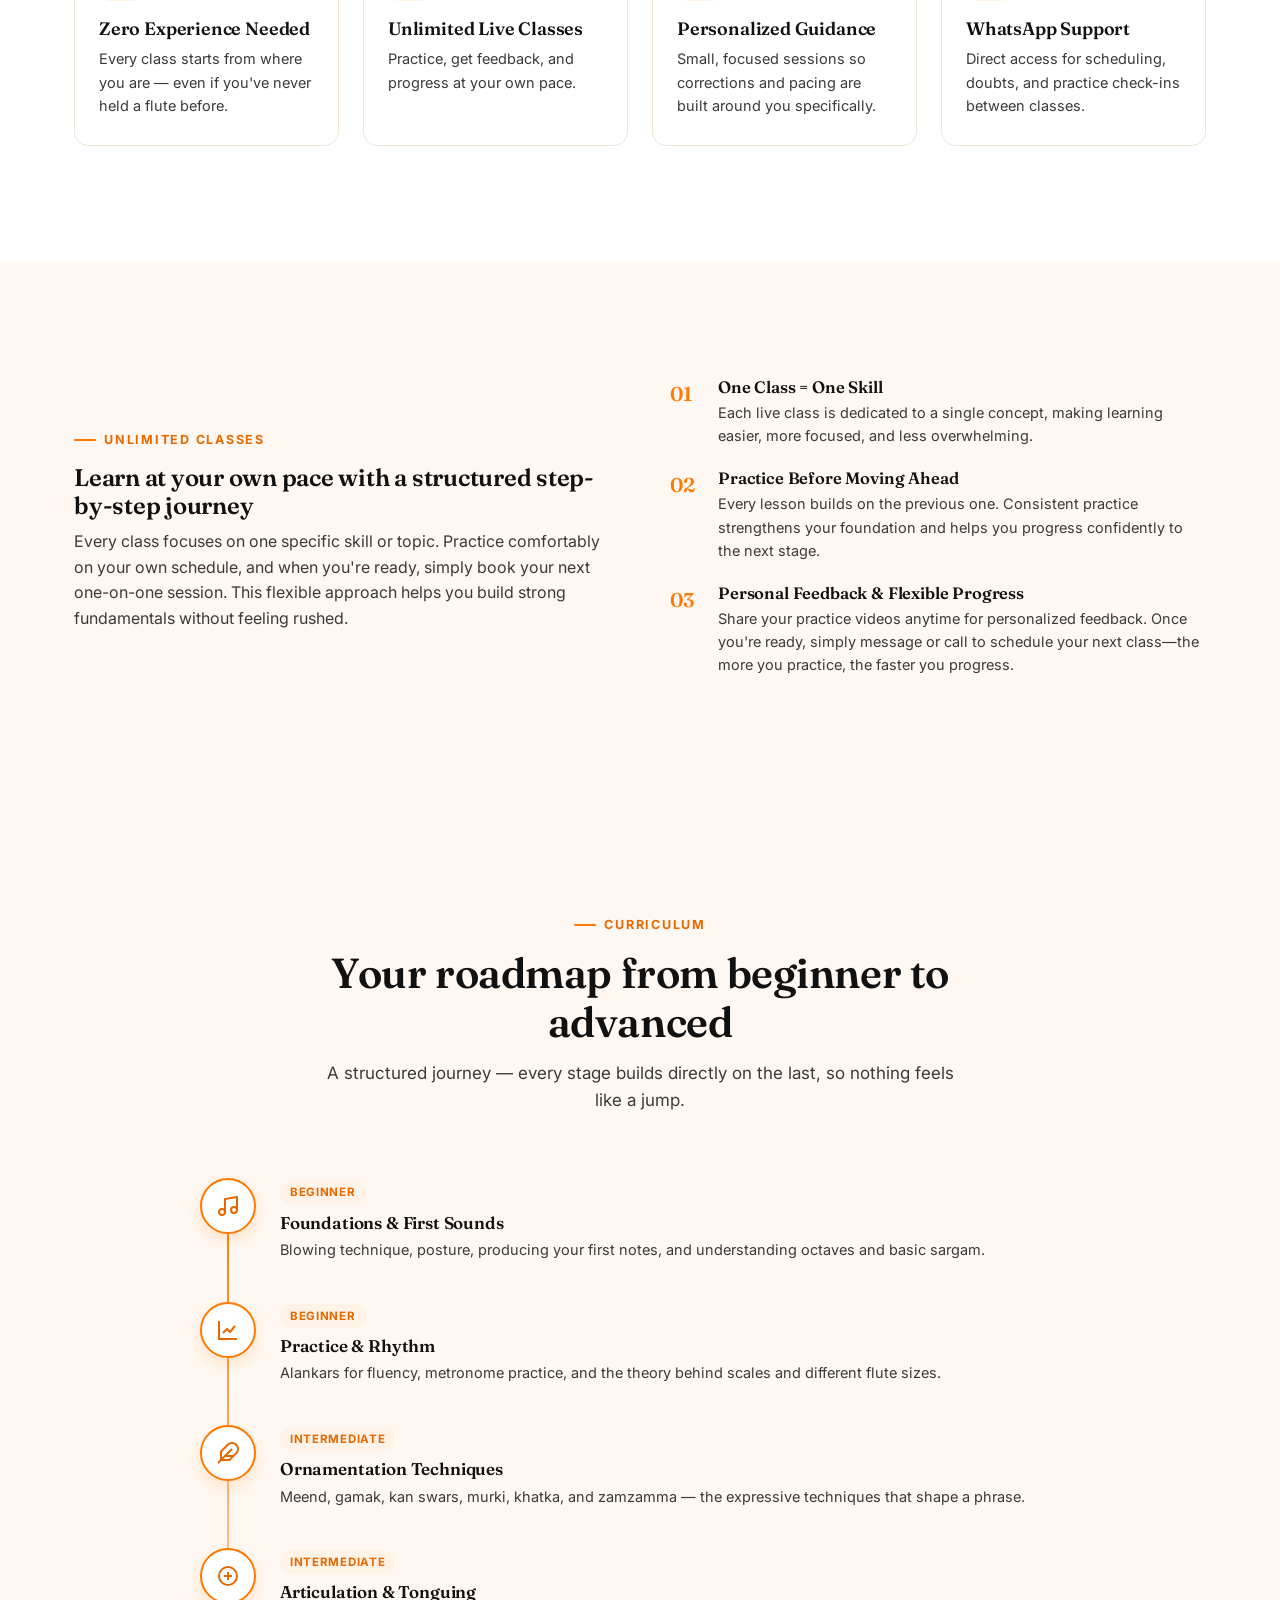
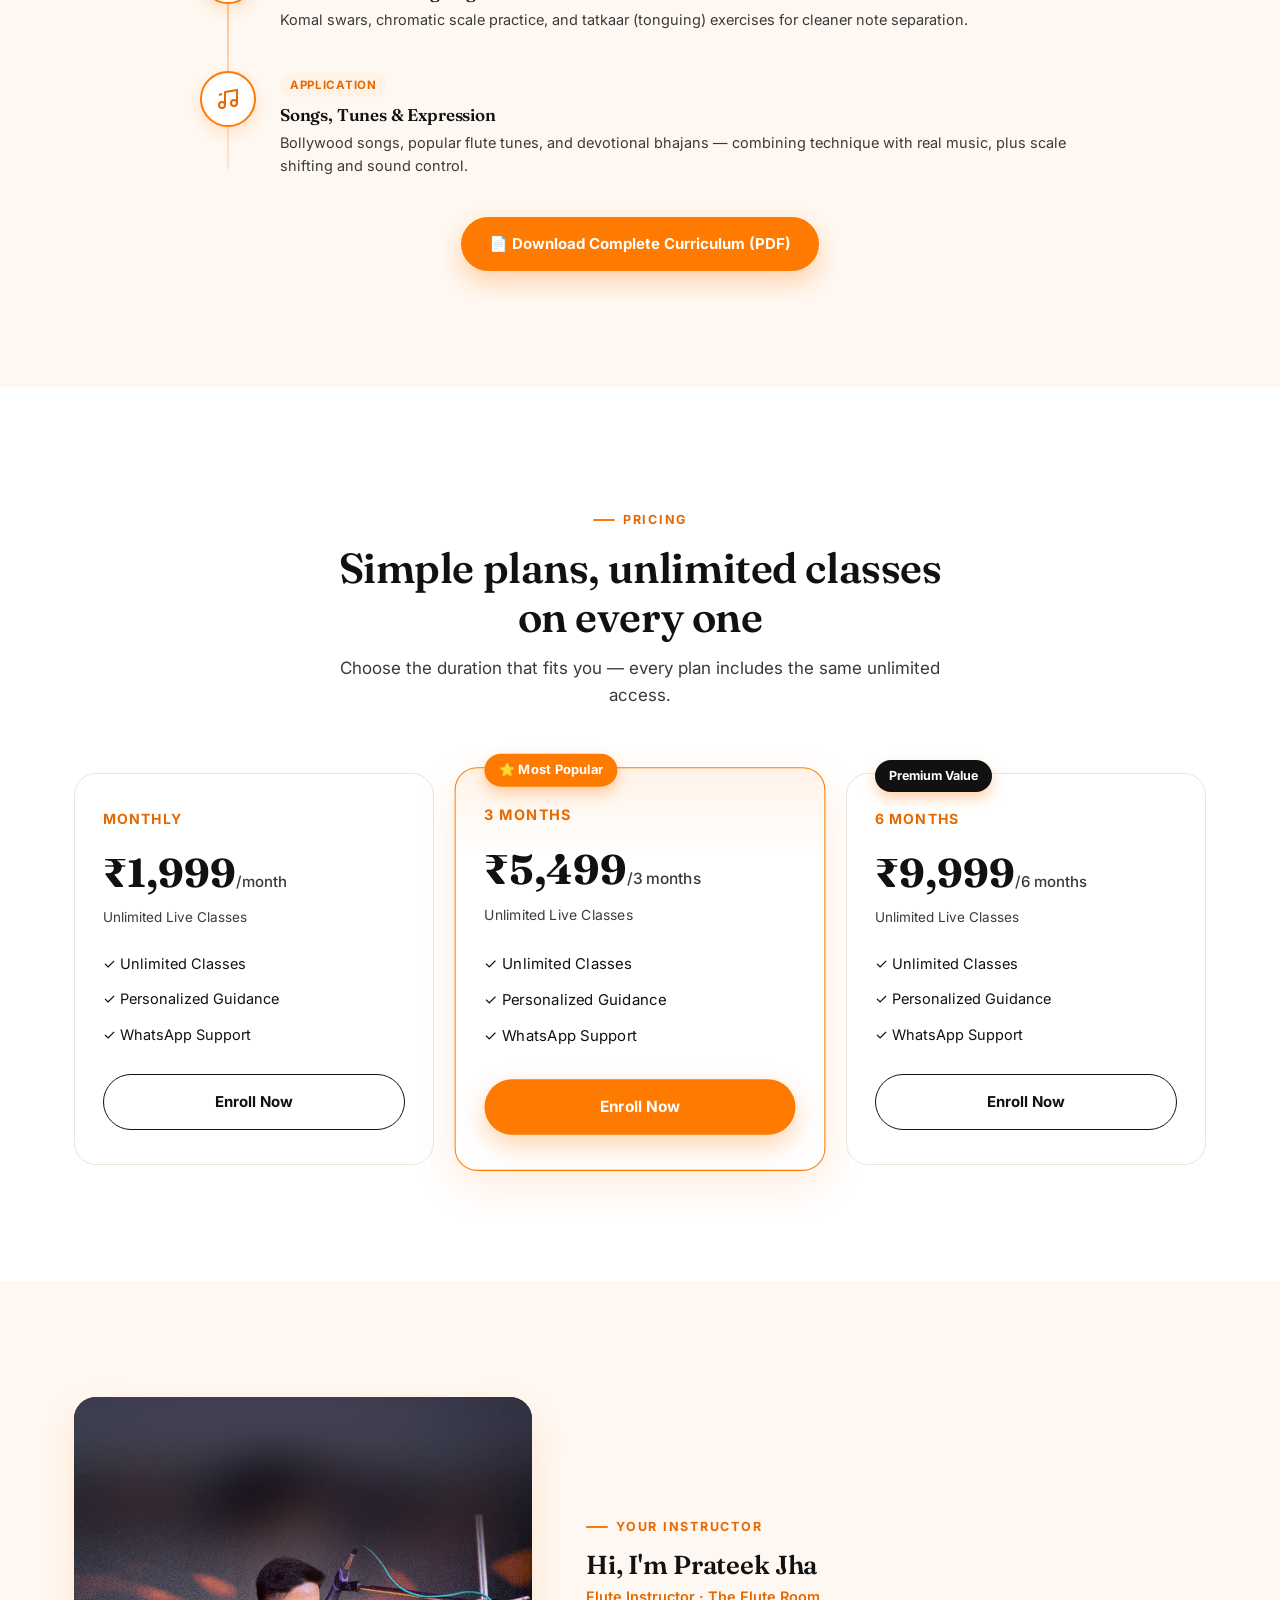
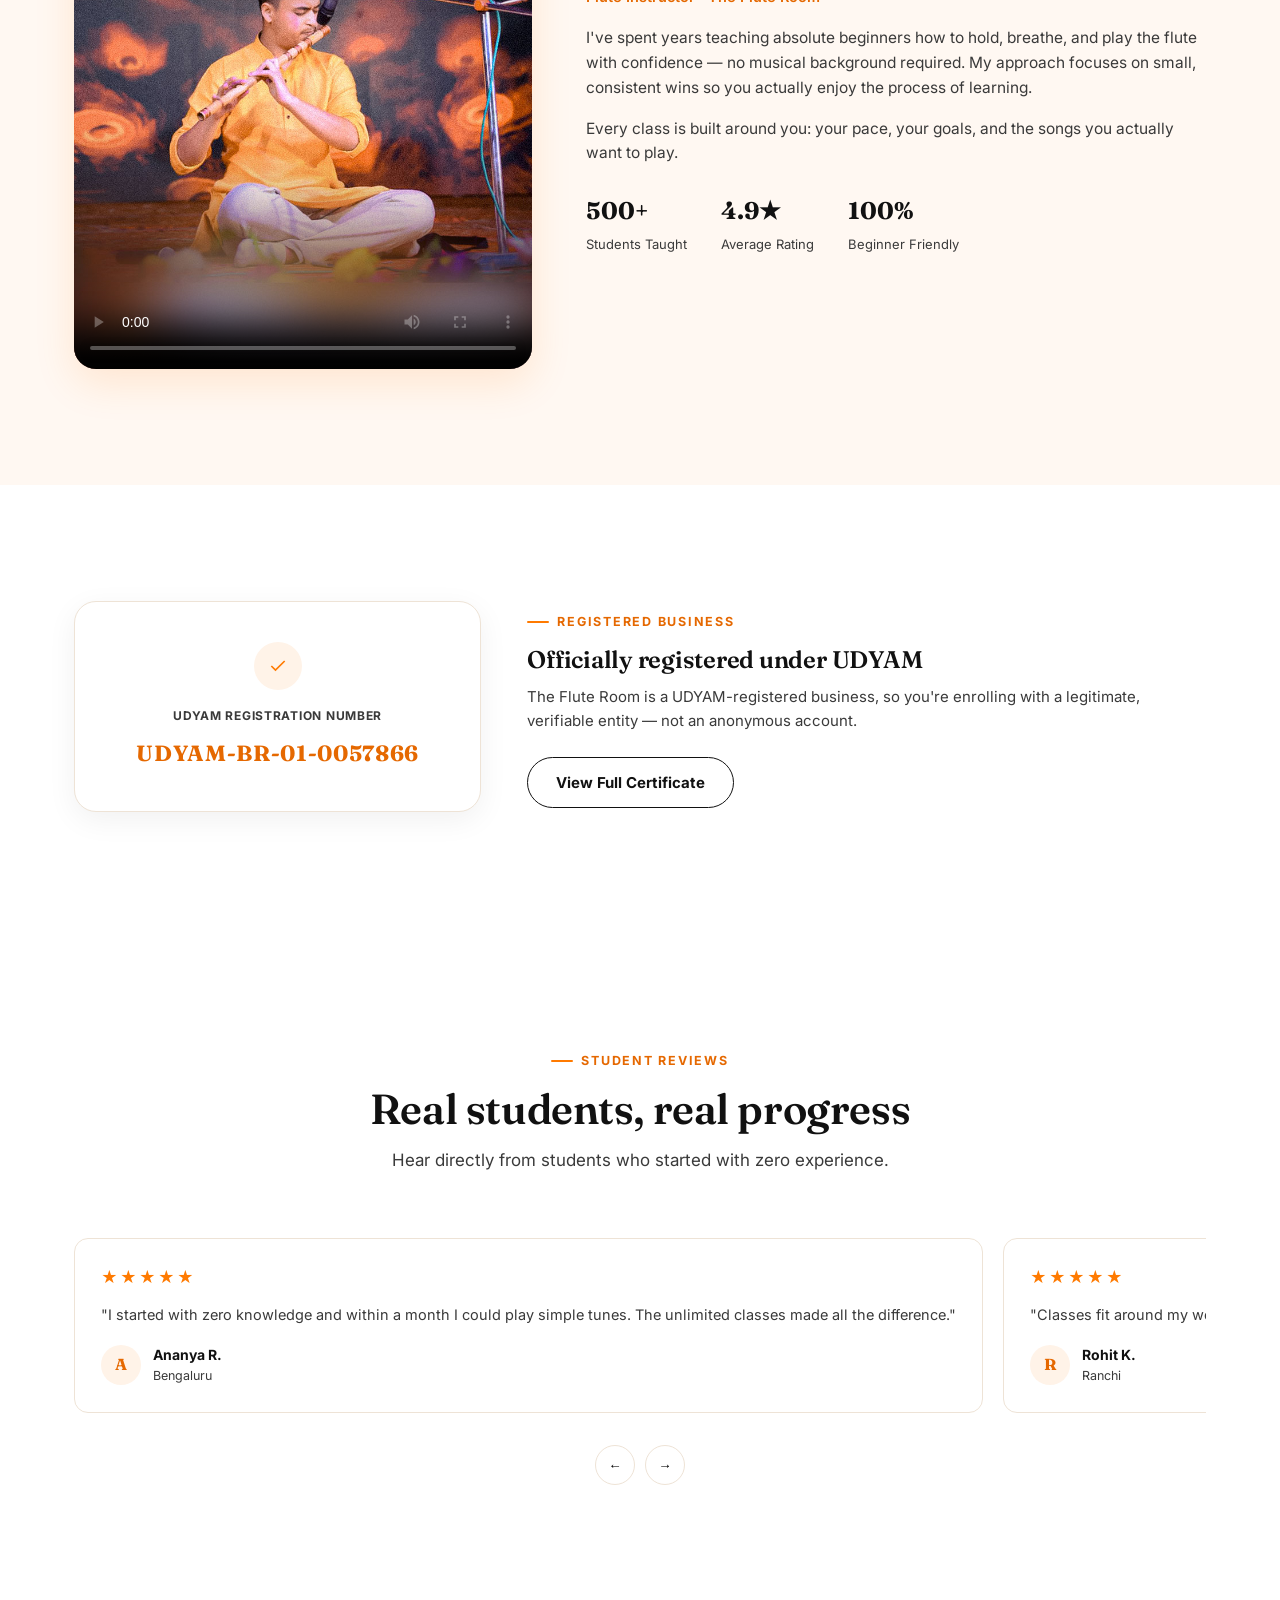
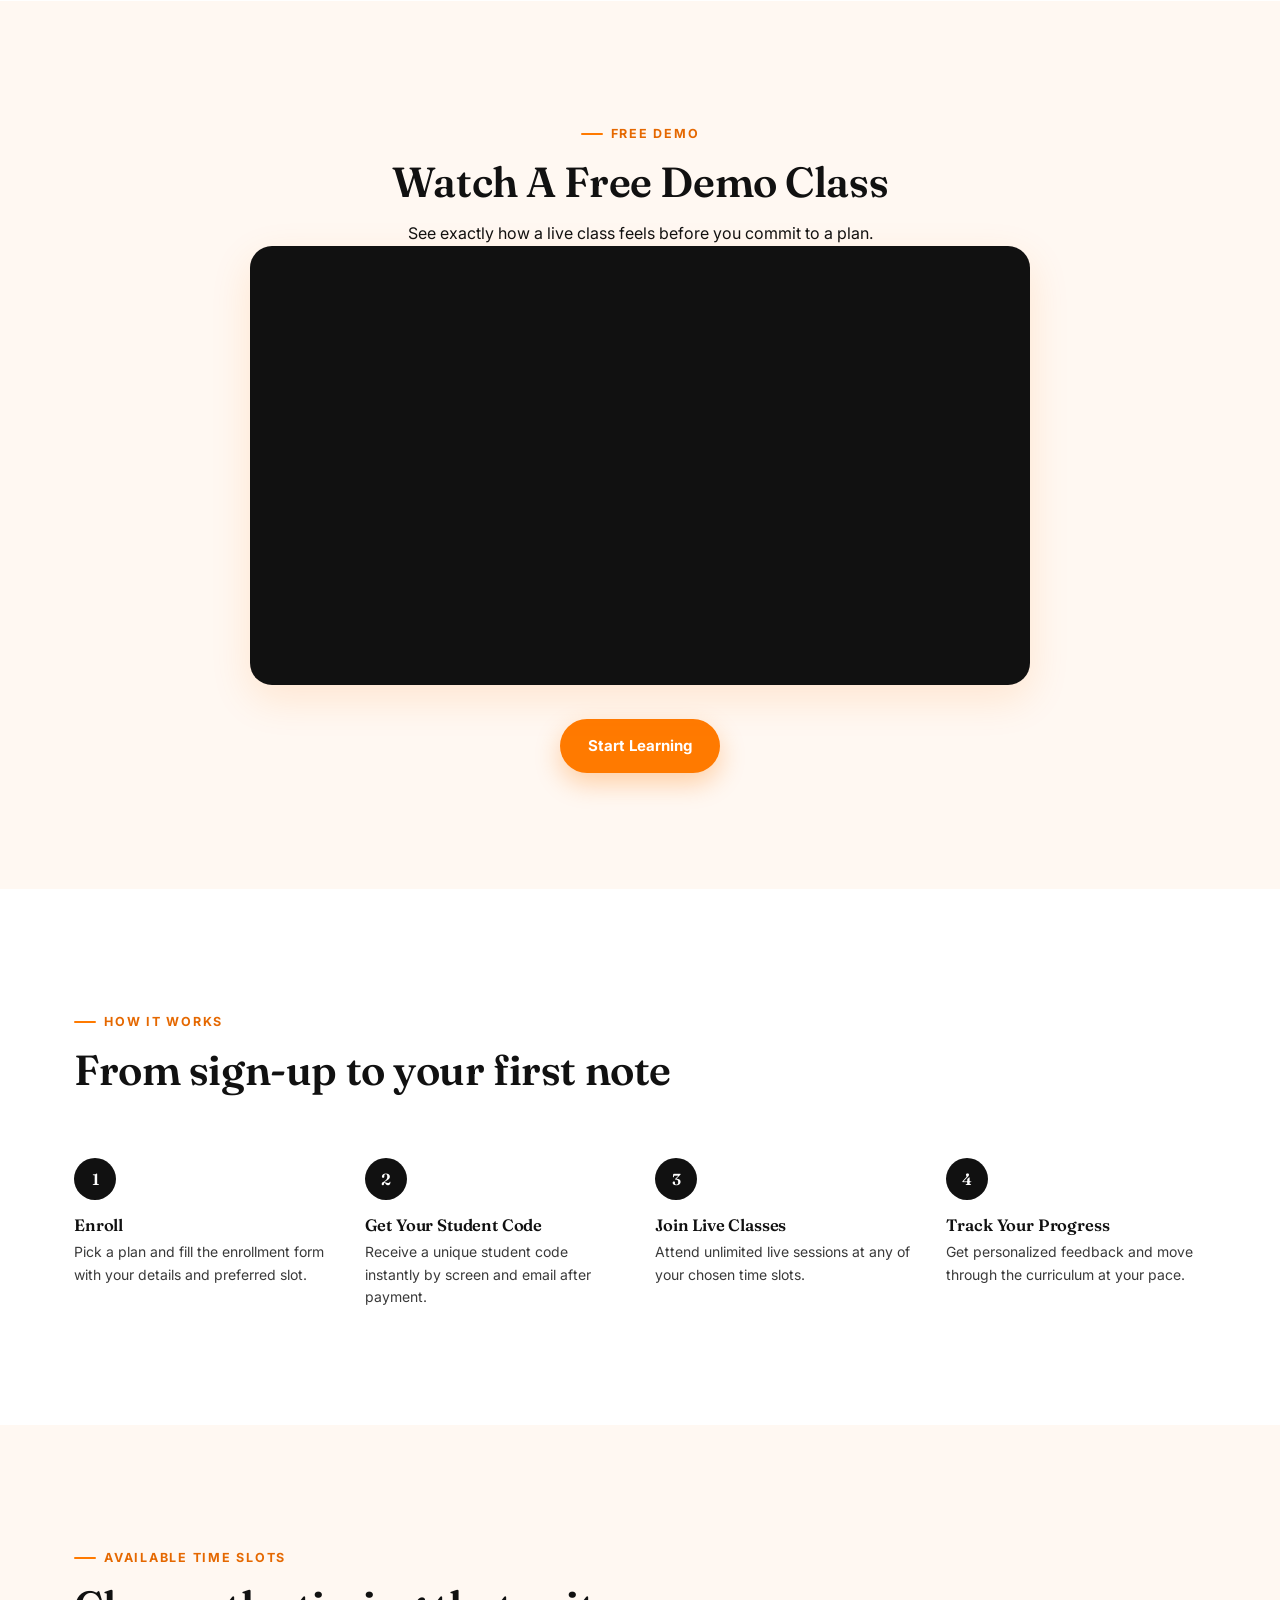
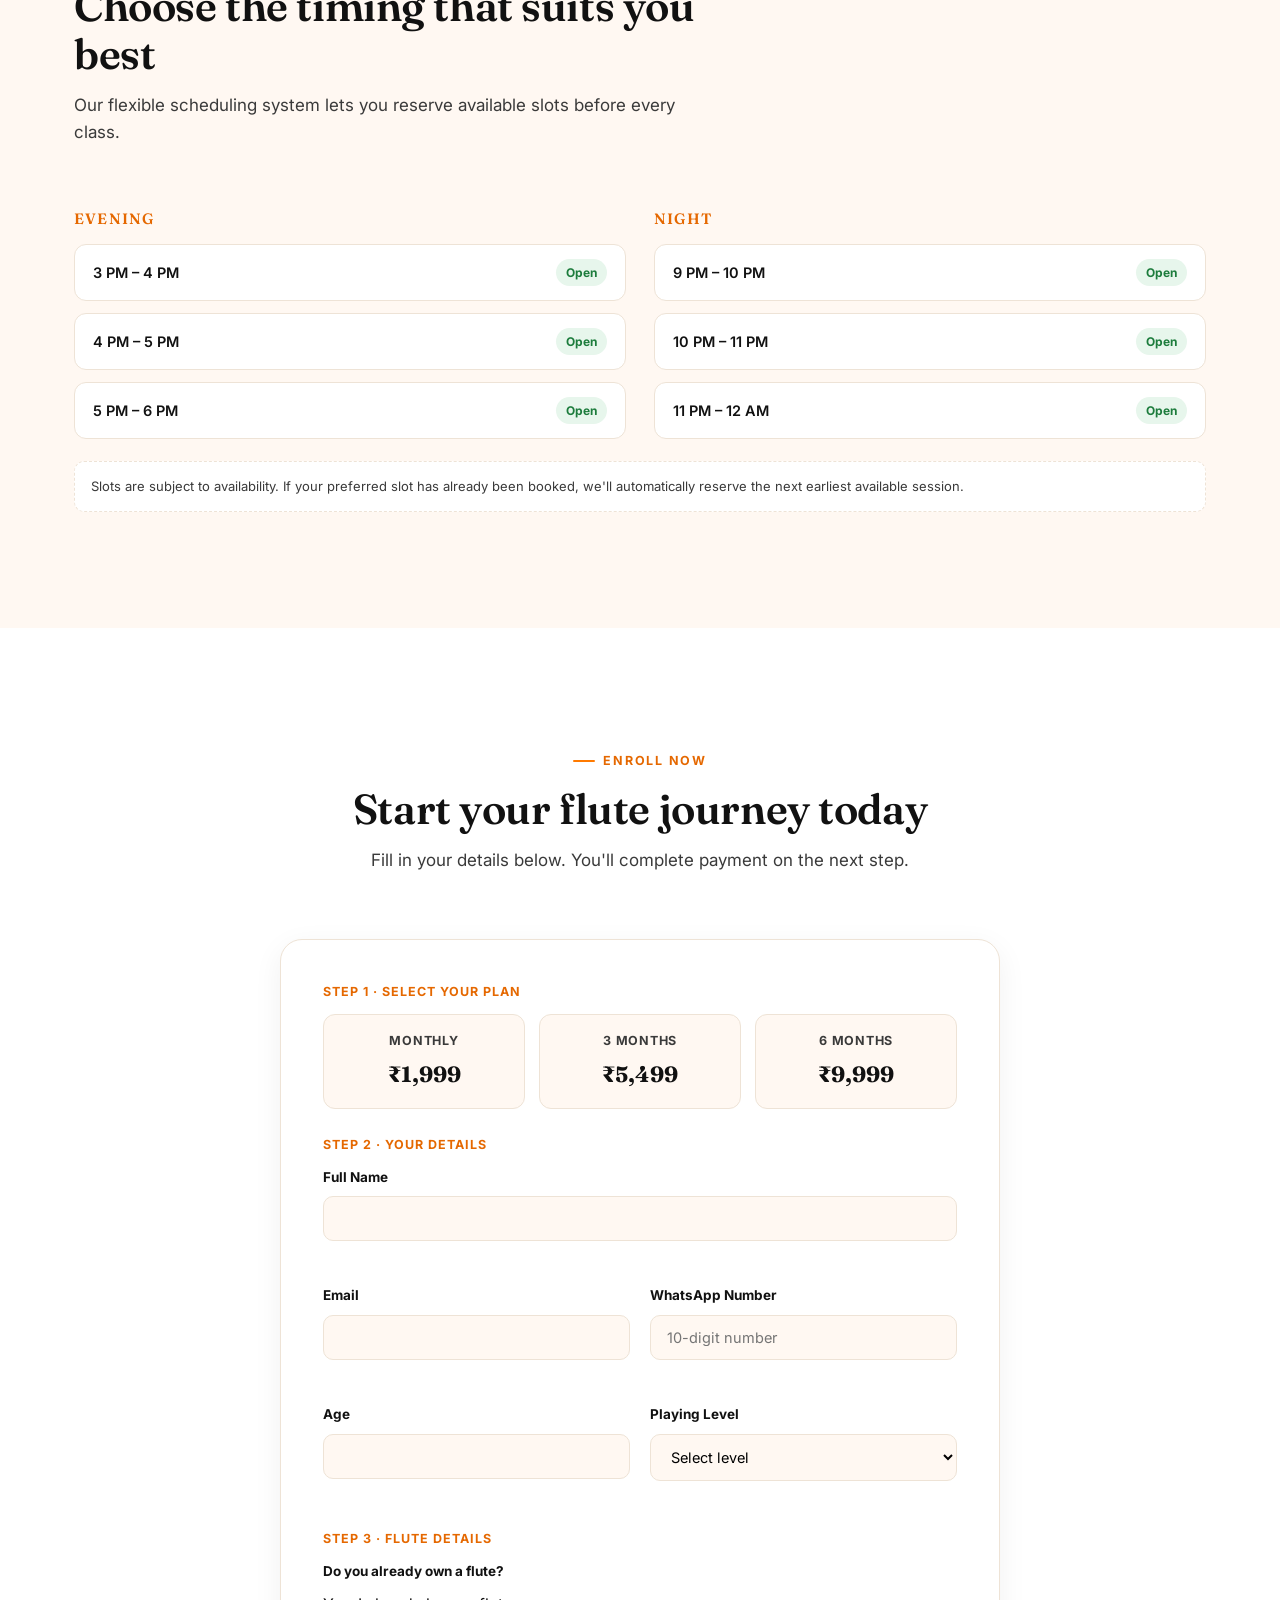
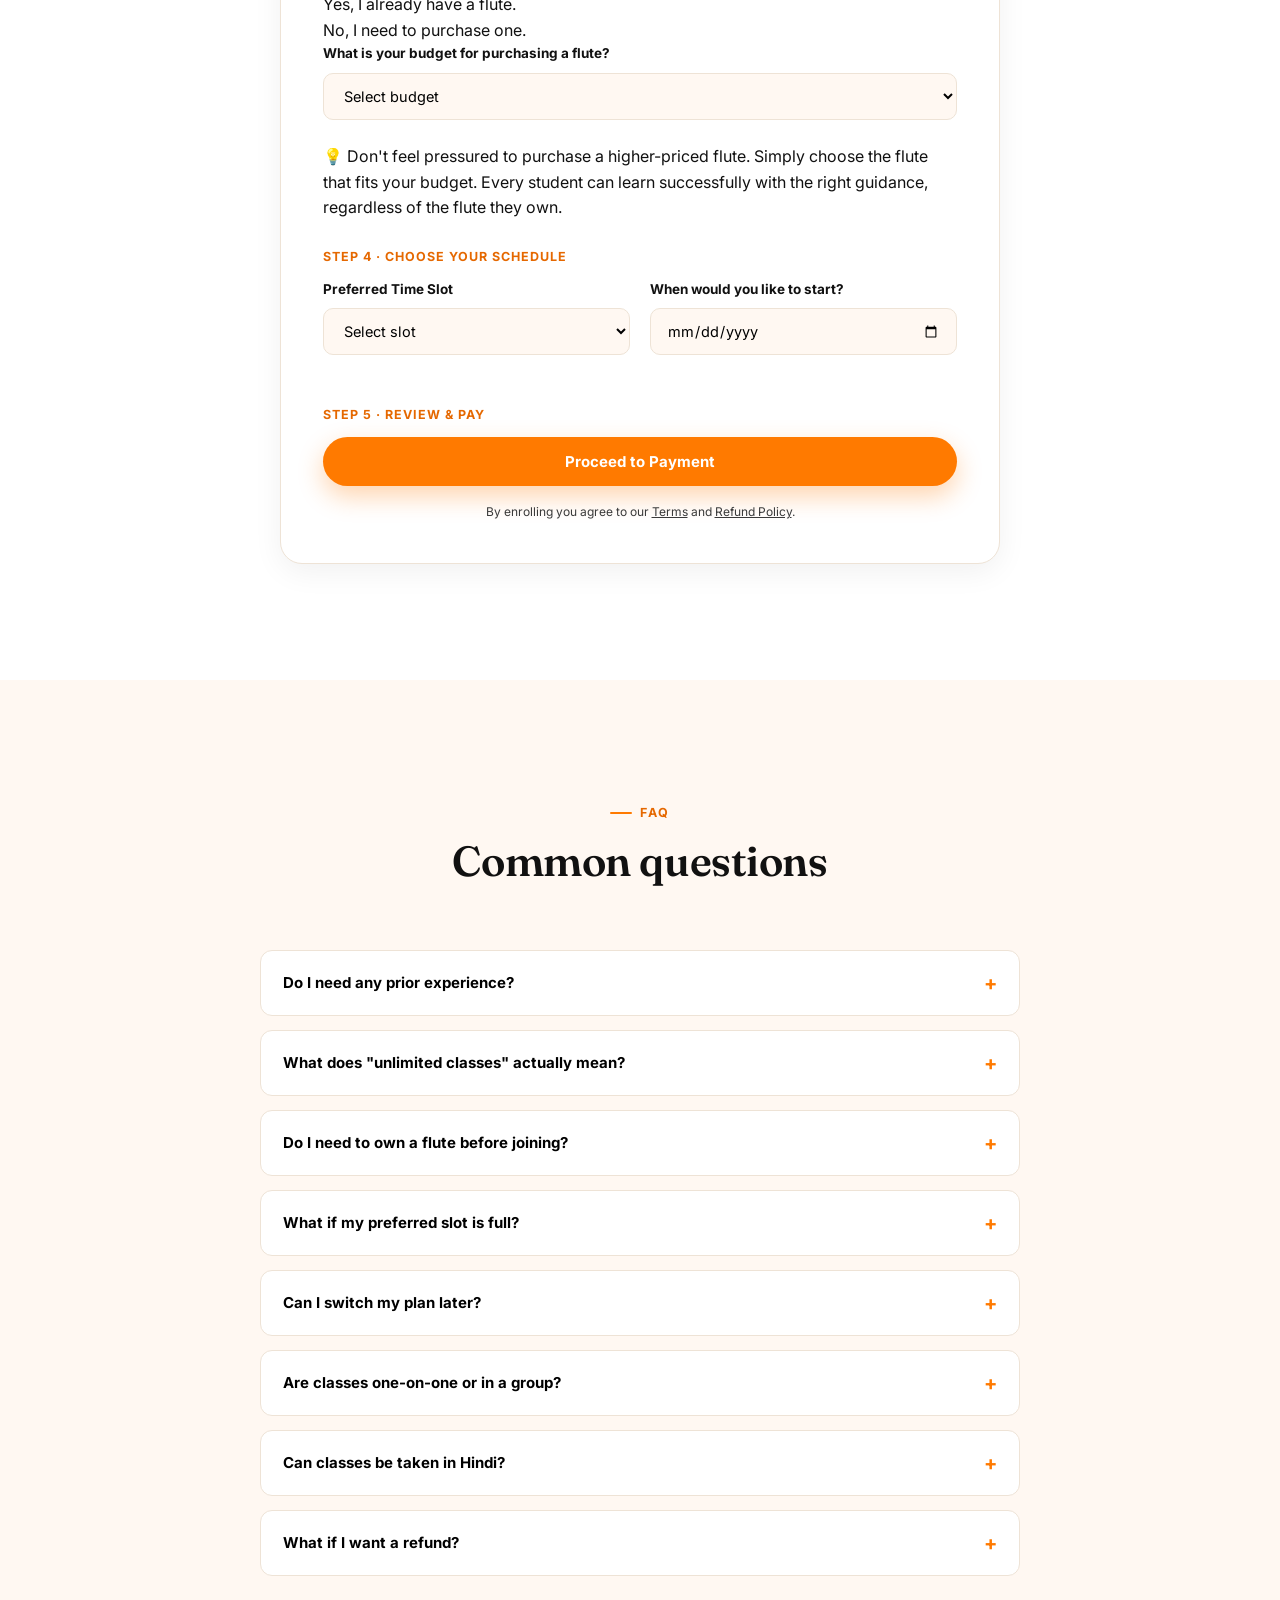
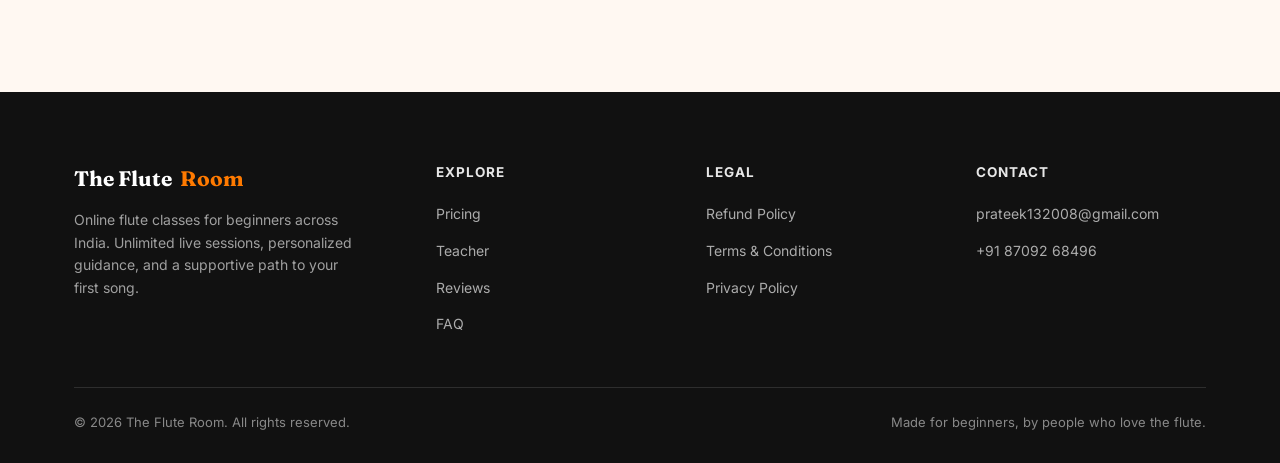
==== commit ac50d0fe: "Update index.html" ====
--- a/index.html
+++ b/index.html
@@ -695,8 +695,38 @@
         </div>
       </div>
 
-      <!-- STEP 3 — Preferred time + start date -->
-      <div class="step-label">Step 3 · Choose Your Schedule</div>
+      <!-- STEP 3 — Flute ownership + budget -->
+      <div class="step-label">Step 3 · Flute Details</div>
+      <div class="form-field full" style="margin-bottom:10px;">
+        <label>Do you already own a flute?</label>
+      </div>
+      <div class="flute-select-grid" id="fluteSelectGrid" role="radiogroup" aria-label="Do you already own a flute?">
+        <div class="flute-select-card" data-flute="Yes" tabindex="0" role="radio" aria-checked="false">
+          <div class="fsc-name">Yes, I already have a flute.</div>
+        </div>
+        <div class="flute-select-card" data-flute="No" tabindex="0" role="radio" aria-checked="false">
+          <div class="fsc-name">No, I need to purchase one.</div>
+        </div>
+      </div>
+      <input type="hidden" id="hasFlute" name="hasFlute" required>
+      <span class="form-error" data-error-for="hasFlute"></span>
+
+      <div class="flute-budget-wrap" id="fluteBudgetWrap">
+        <div class="form-field full">
+          <label for="fluteBudget">What is your budget for purchasing a flute?</label>
+          <select id="fluteBudget" name="fluteBudget">
+            <option value="">Select budget</option>
+            <option value="₹500 – ₹1000 (Beginner)">₹500 – ₹1000 (Beginner)</option>
+            <option value="₹1000 – ₹1700 (Intermediate)">₹1000 – ₹1700 (Intermediate)</option>
+            <option value="₹1700 – ₹2500 (Professional – Recommended)">₹1700 – ₹2500 (Professional – Recommended)</option>
+          </select>
+          <span class="form-error" data-error-for="fluteBudget"></span>
+        </div>
+        <p class="flute-note">💡 Don't feel pressured to purchase a higher-priced flute. Simply choose the flute that fits your budget. Every student can learn successfully with the right guidance, regardless of the flute they own.</p>
+      </div>
+
+      <!-- STEP 4 — Preferred time + start date -->
+      <div class="step-label">Step 4 · Choose Your Schedule</div>
       <div class="form-row">
         <div class="form-field">
           <label for="slot">Preferred Time Slot</label>
@@ -717,8 +747,8 @@
         </div>
       </div>
 
-      <!-- STEP 4 — Review + pay -->
-      <div class="step-label">Step 4 · Review &amp; Pay</div>
+      <!-- STEP 5 — Review + pay -->
+      <div class="step-label">Step 5 · Review &amp; Pay</div>
       <button type="submit" class="btn btn-primary btn-block" id="enrollSubmitBtn">Proceed to Payment</button>
       <div class="form-status" id="formStatus"></div>
       <p style="font-size:12px;color:var(--ink-soft);text-align:center;margin-top:14px;">
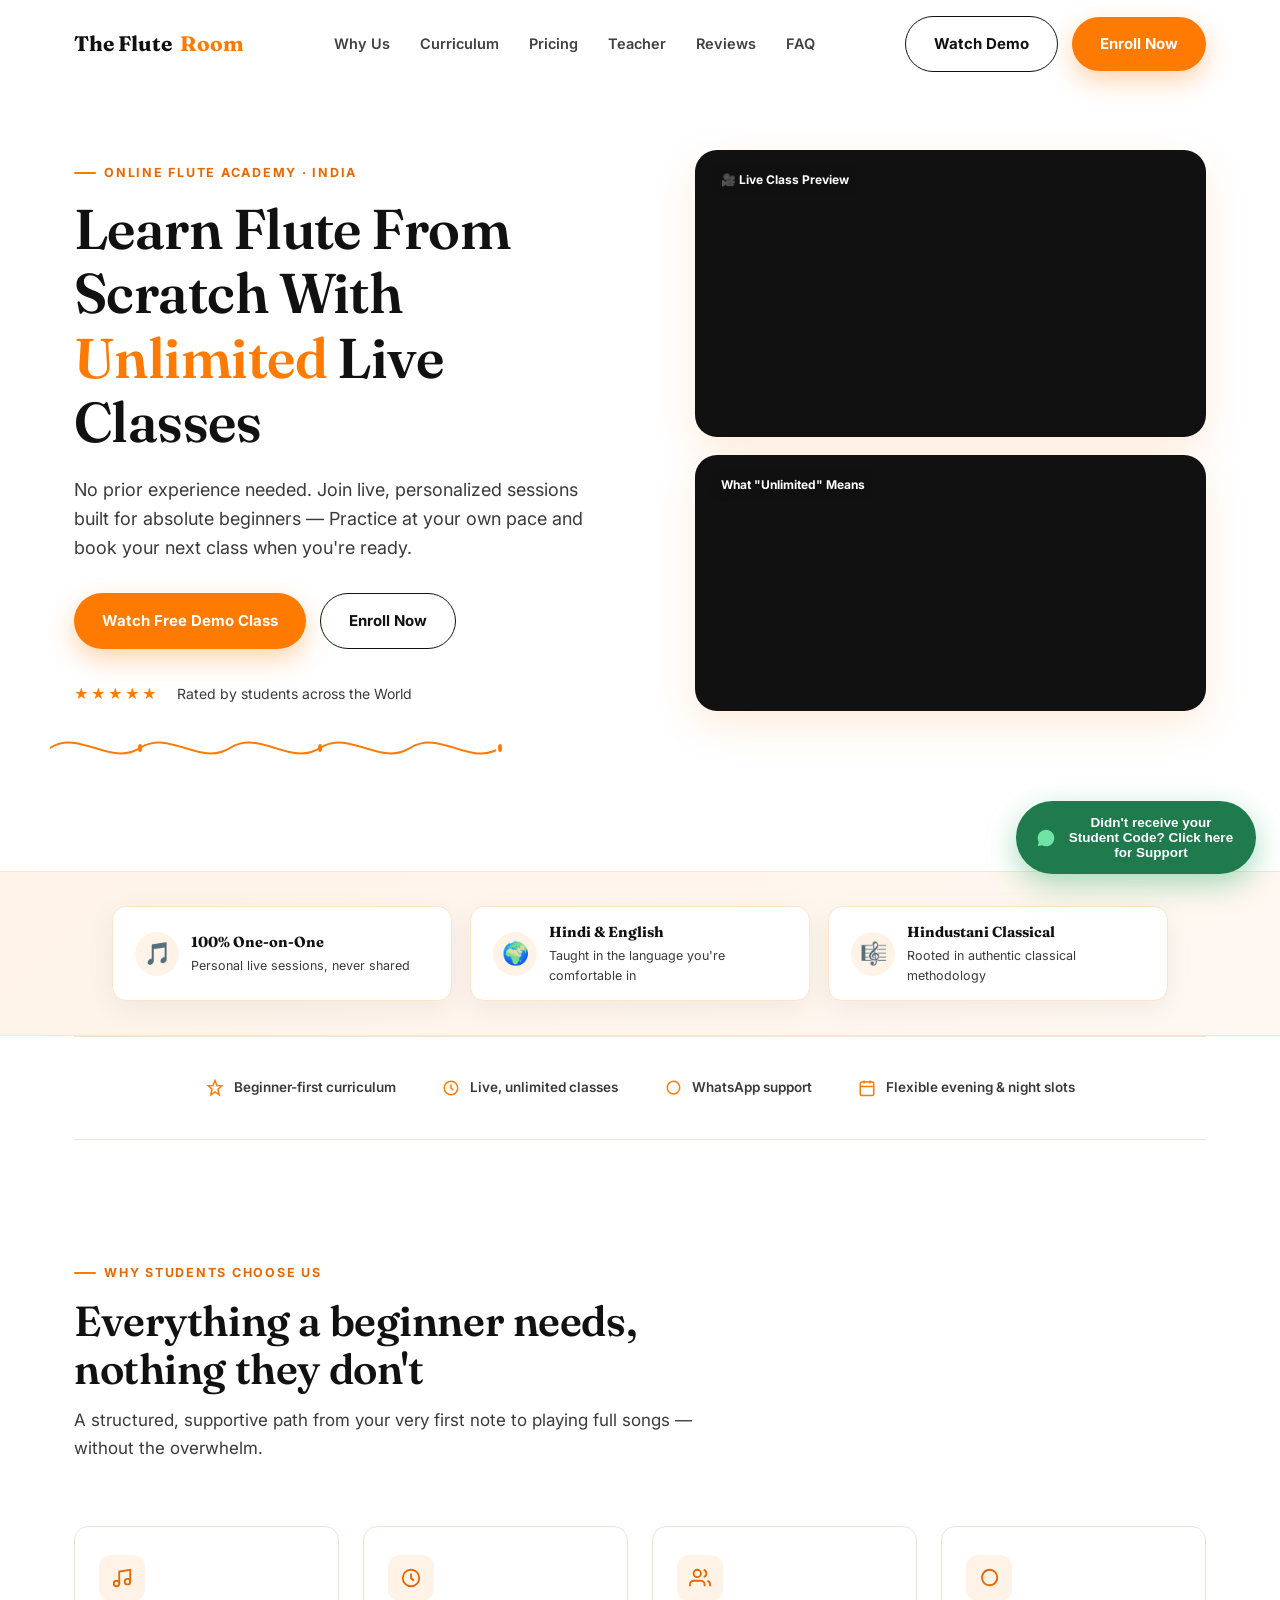
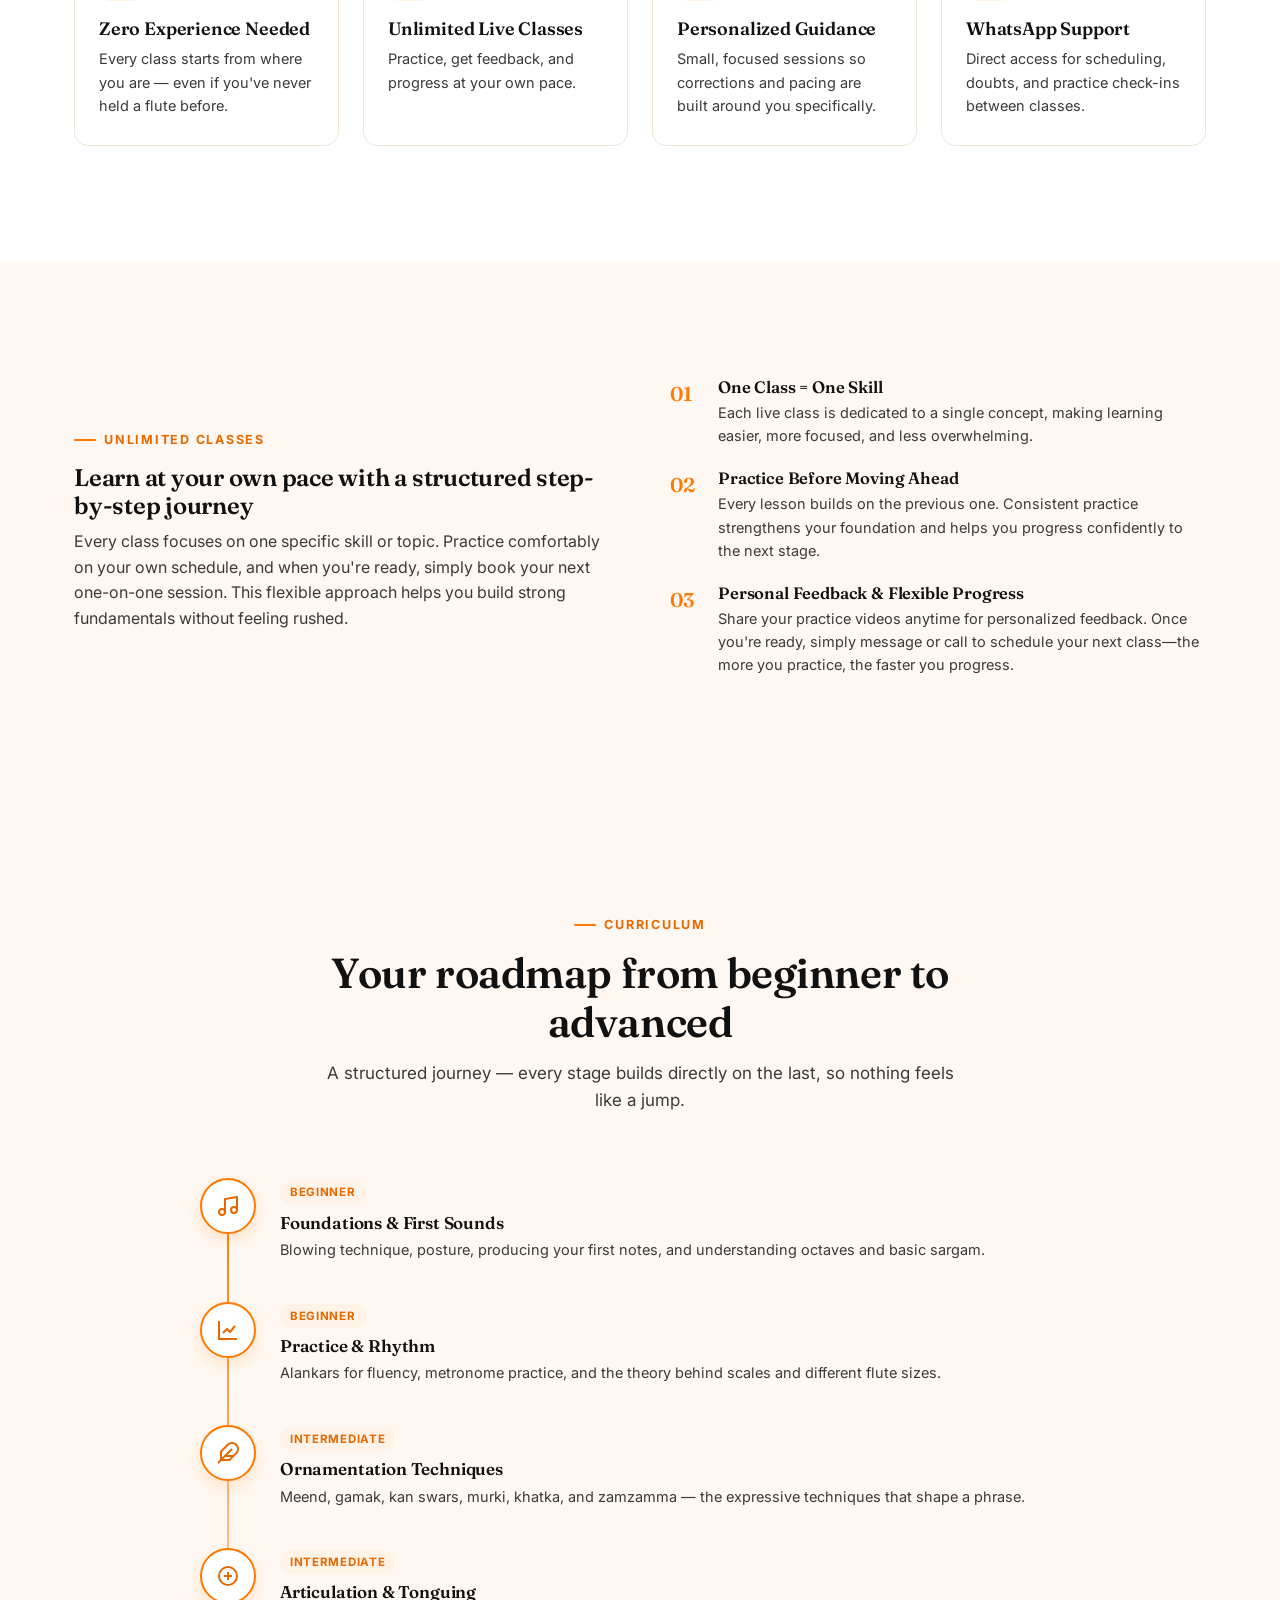
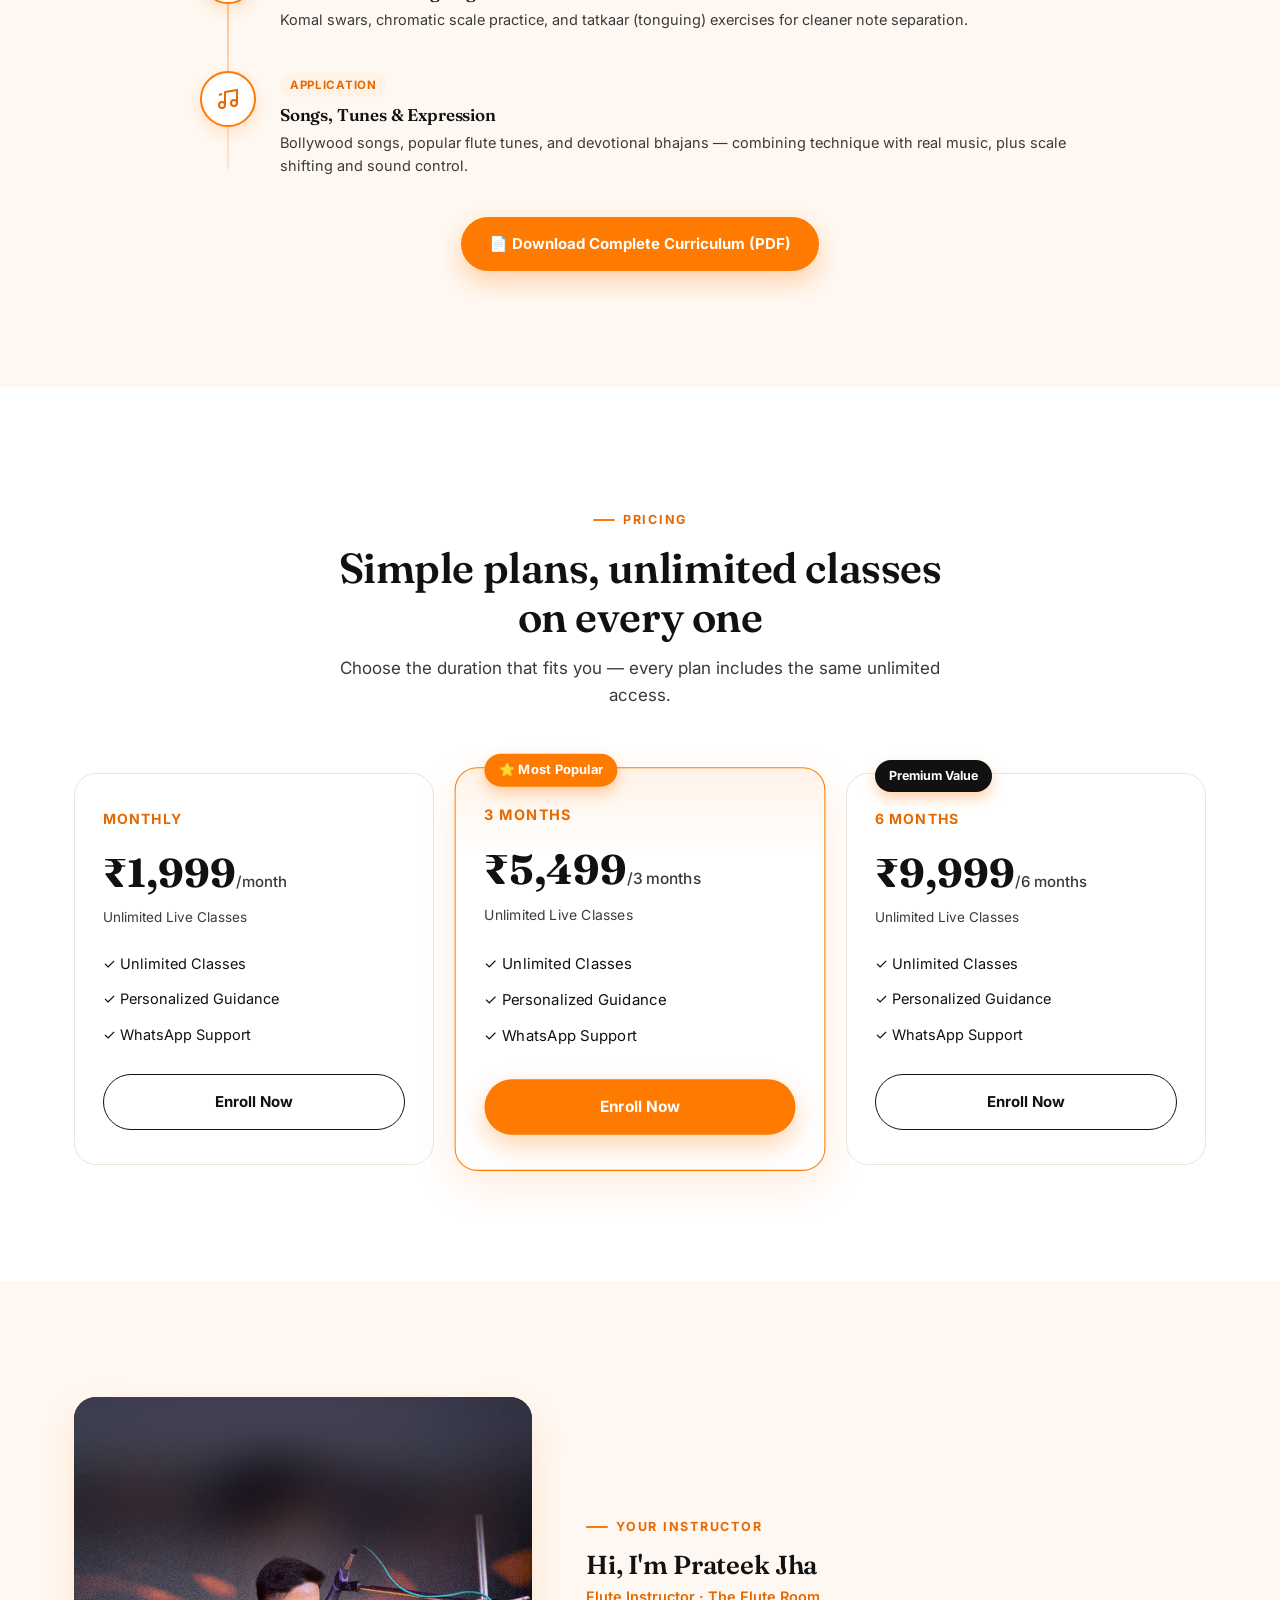
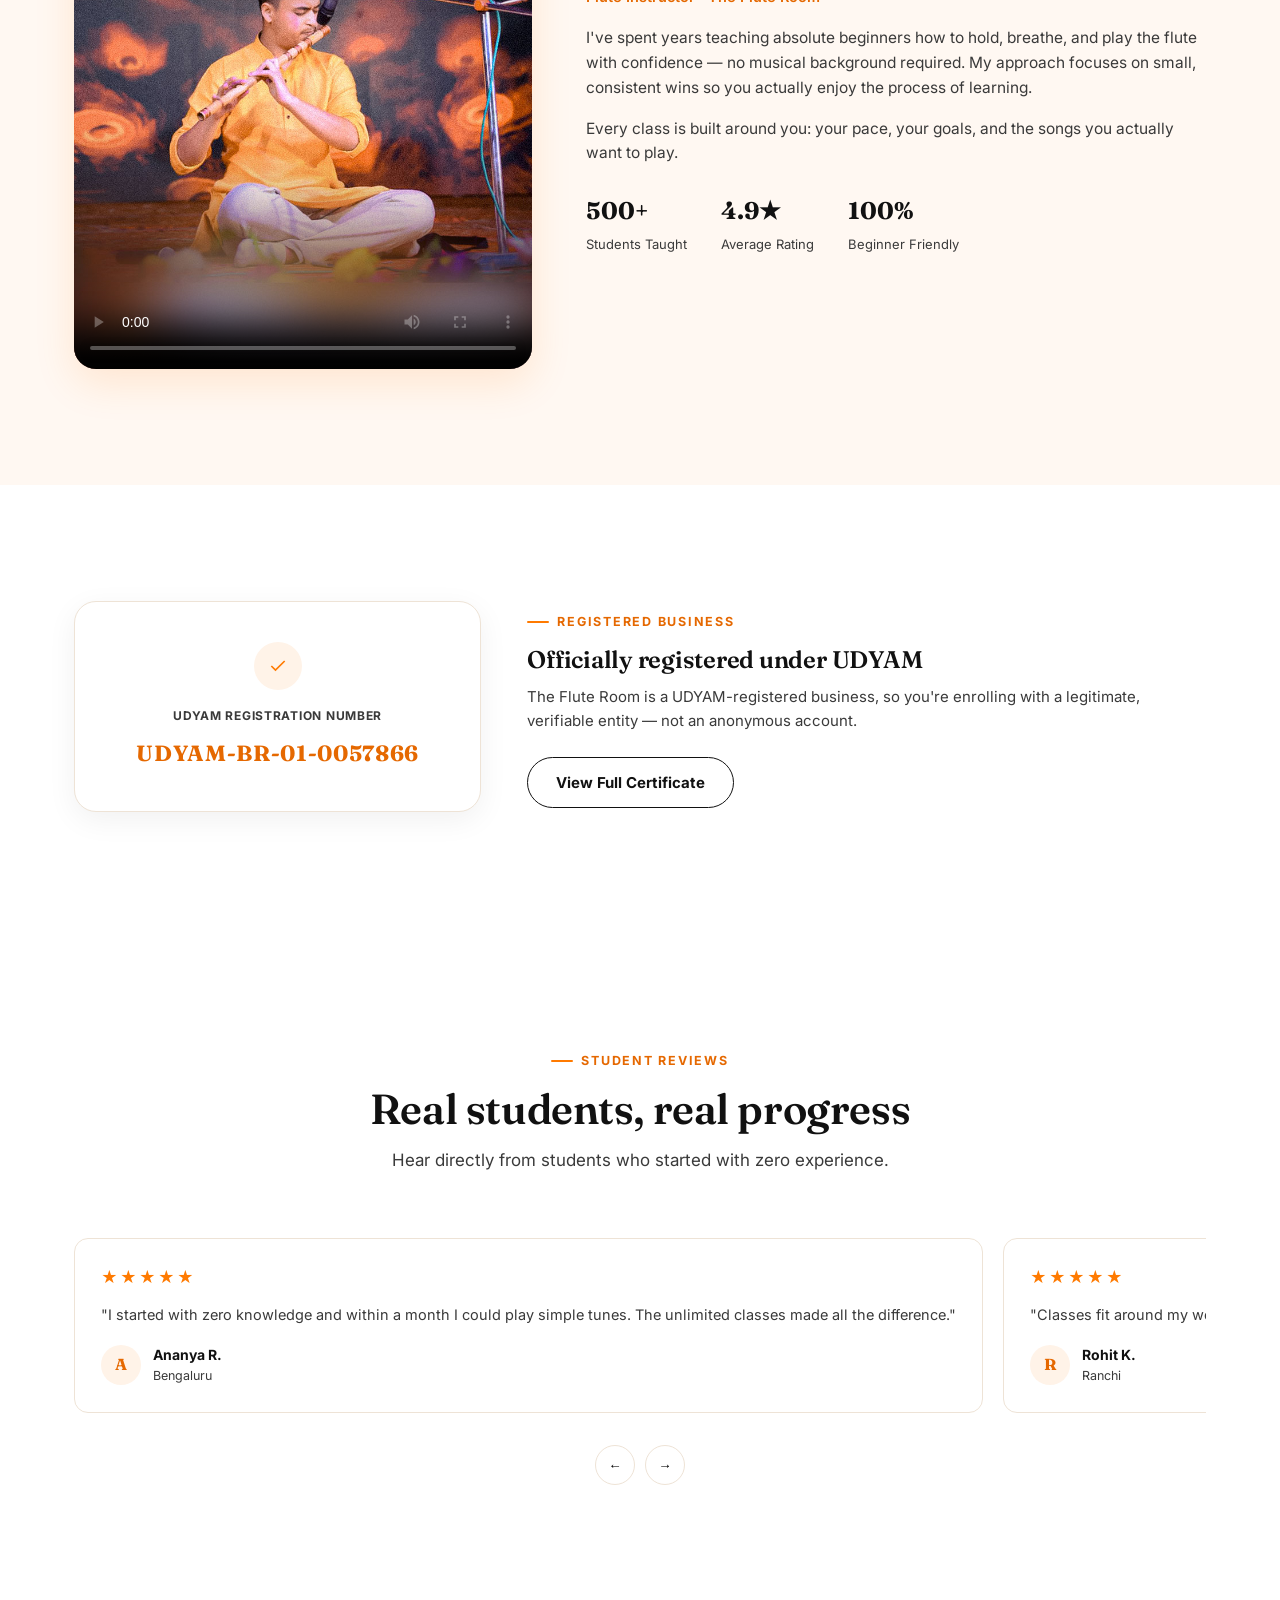
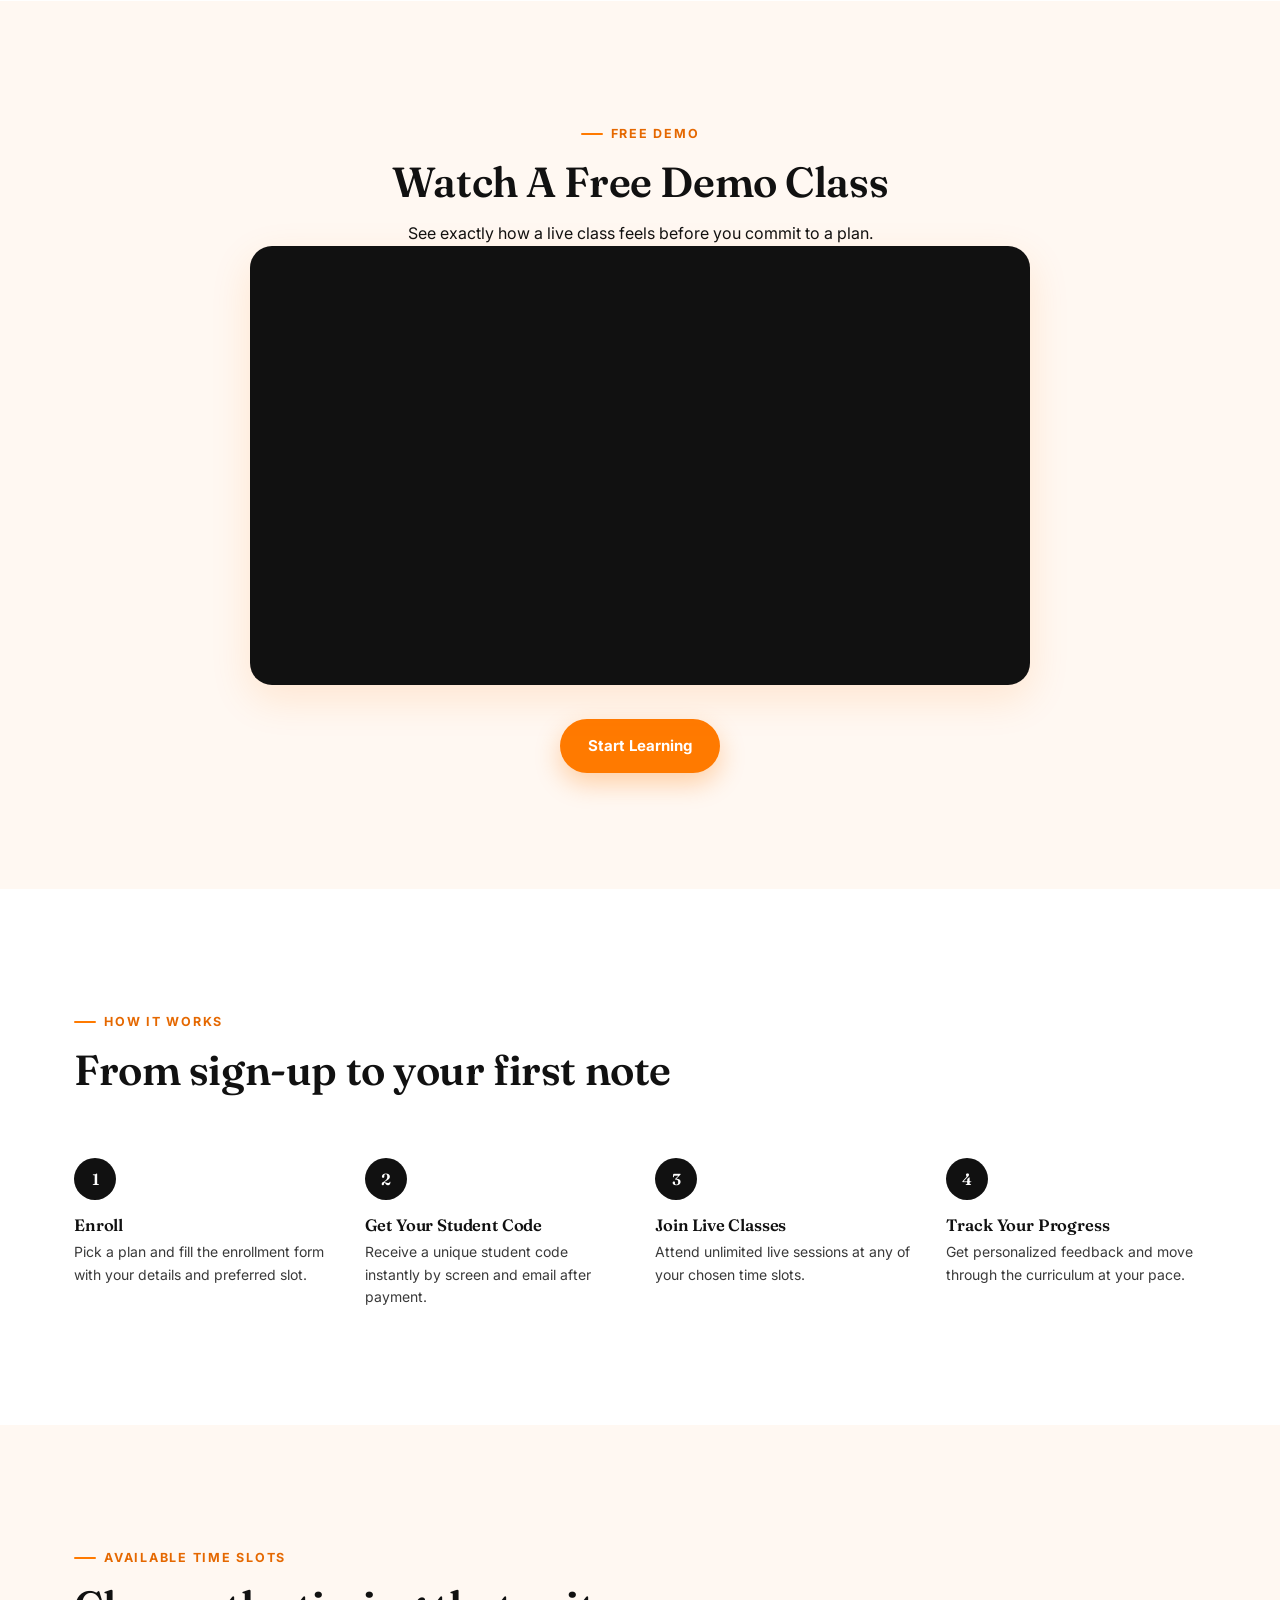
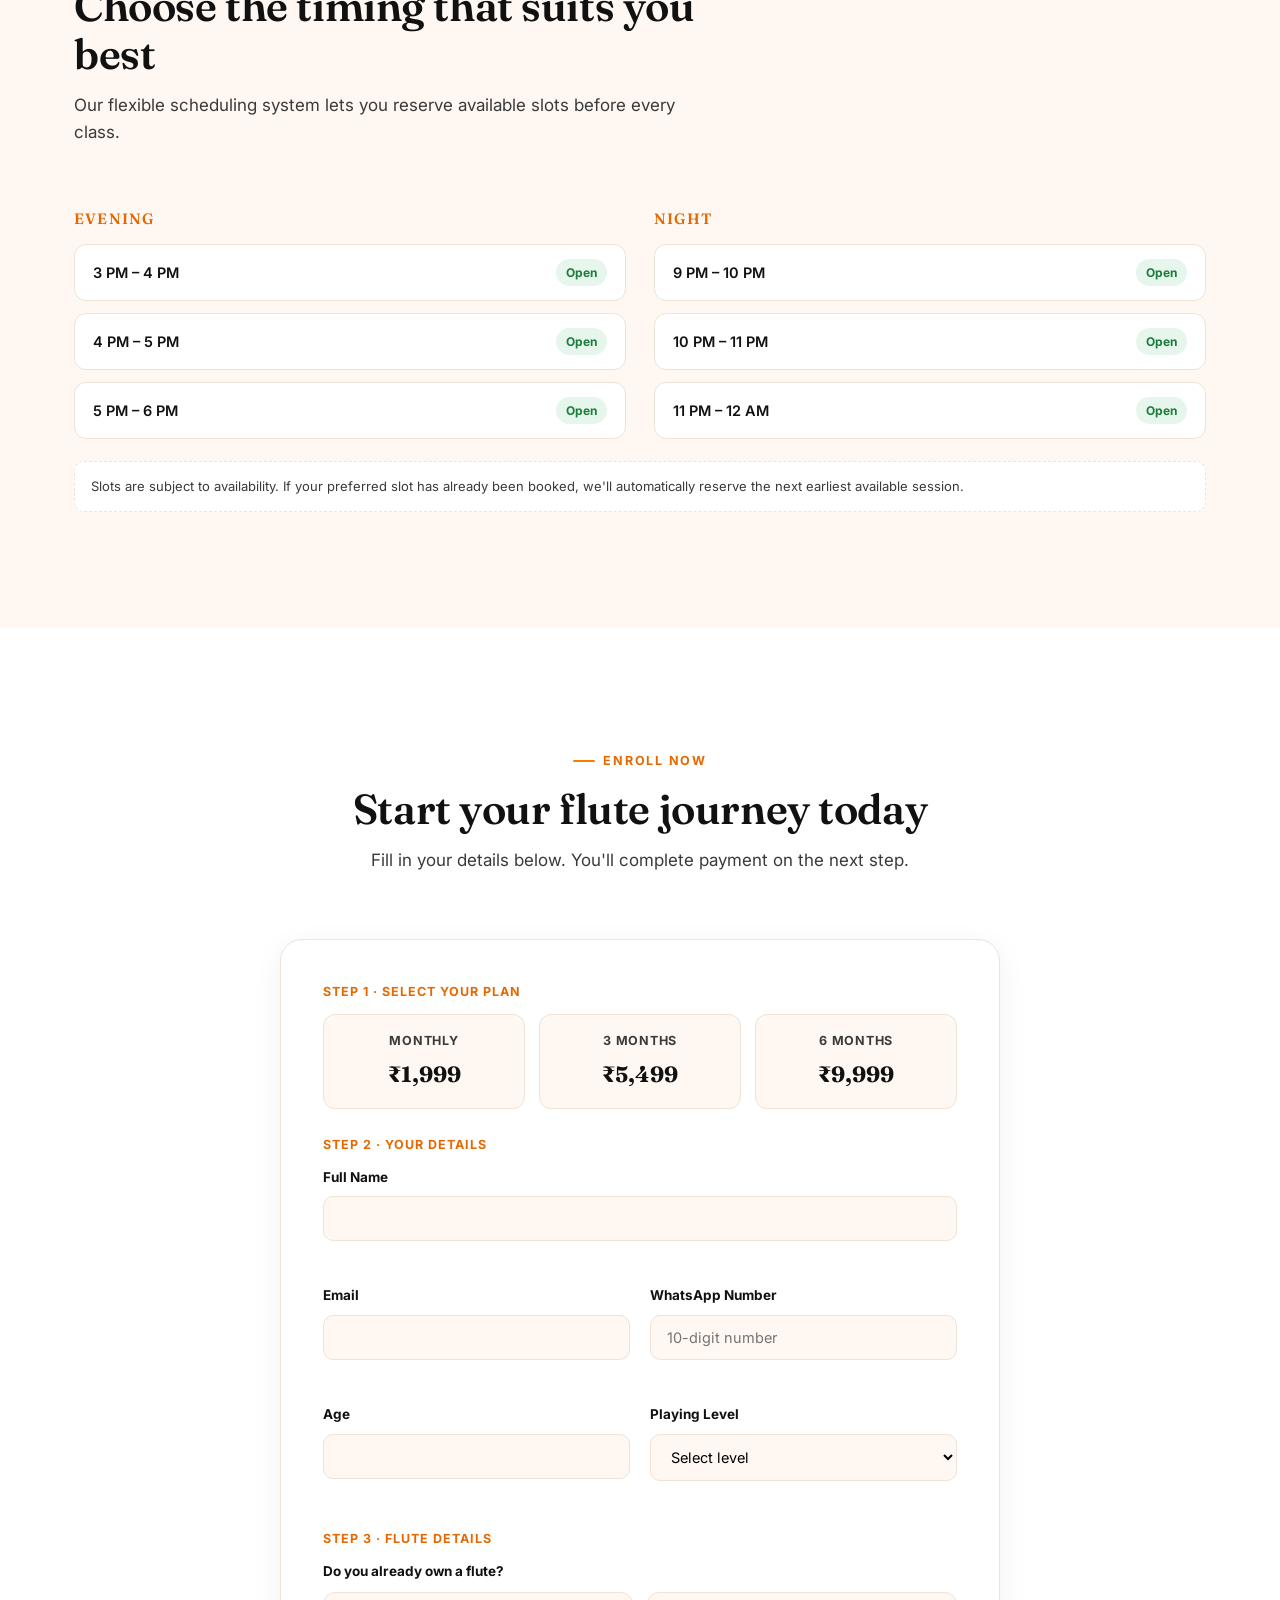
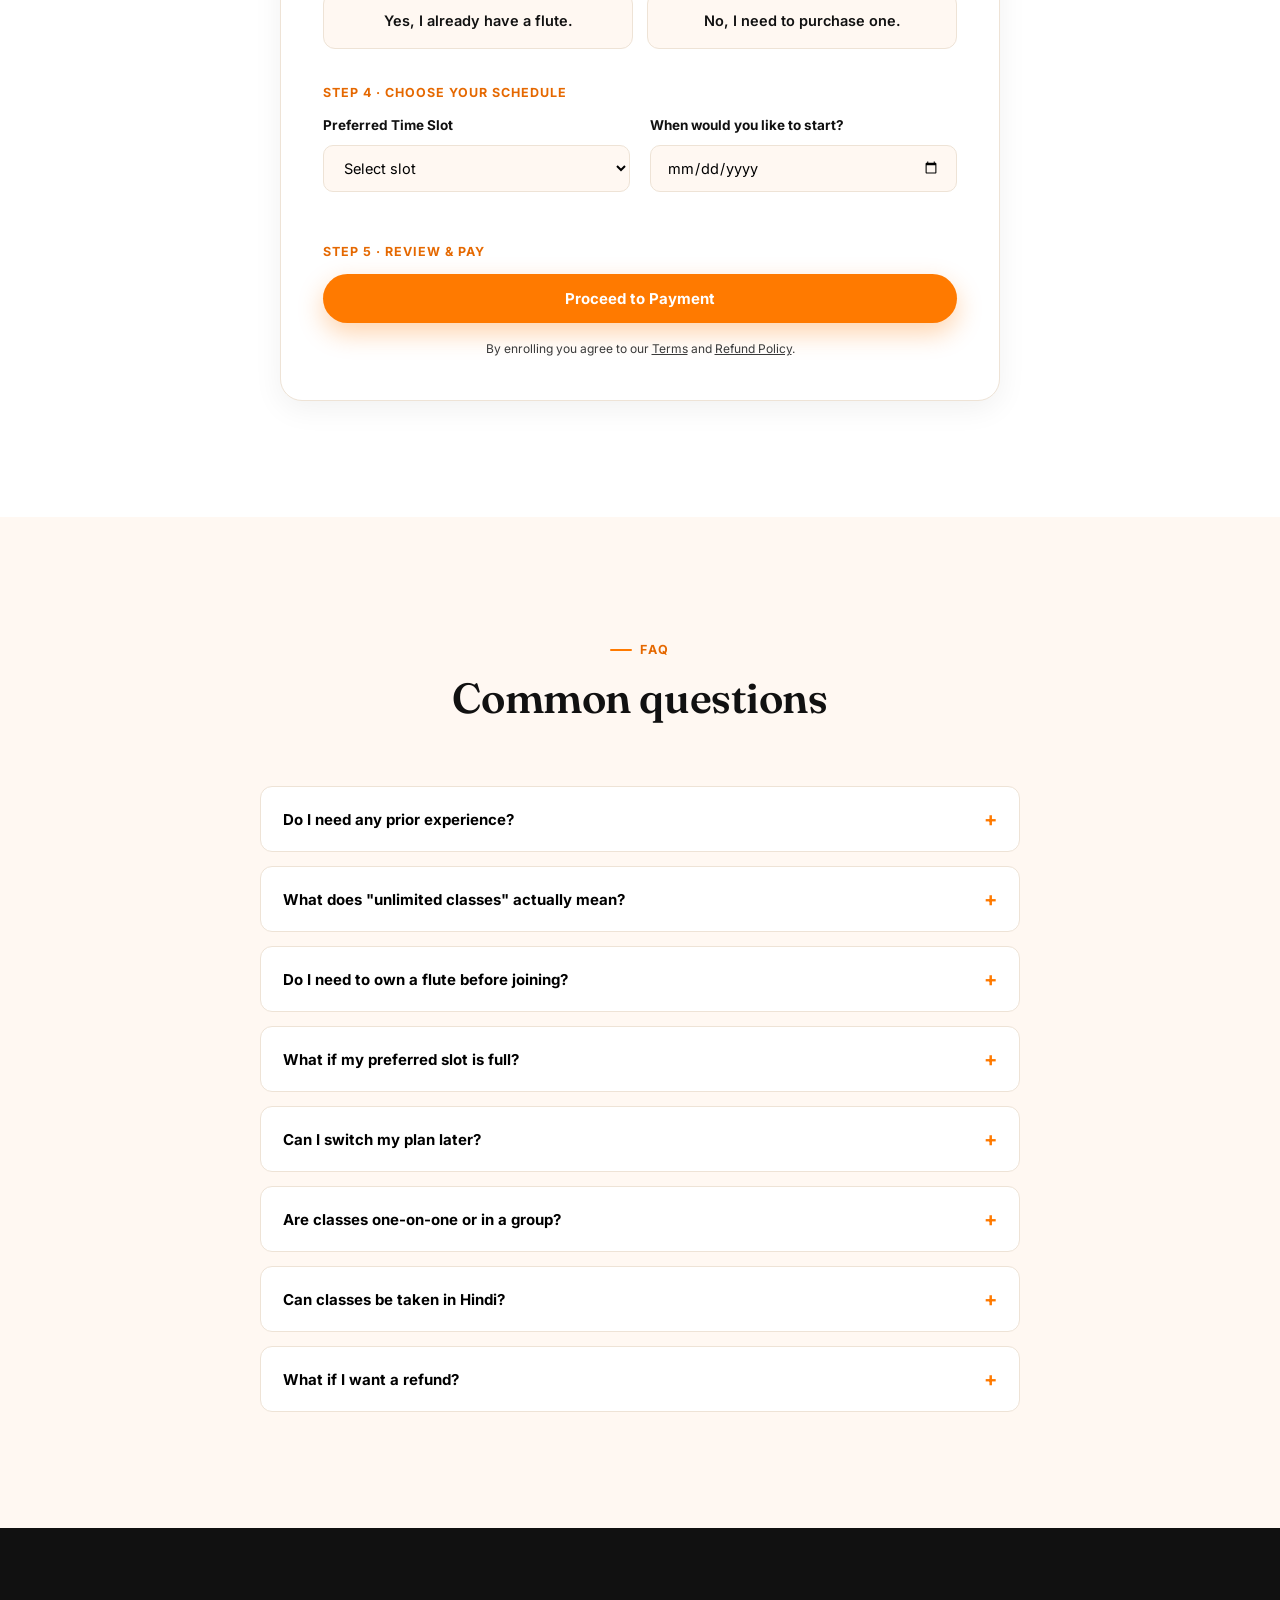
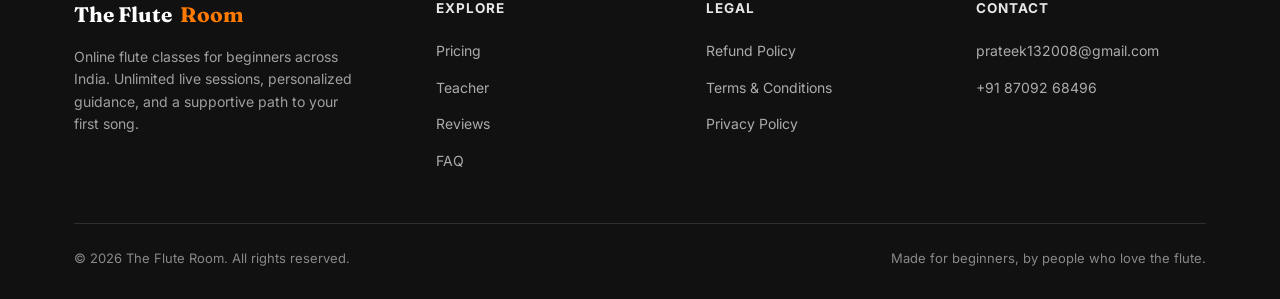
==== commit 18498d8a: "Update index.html" ====
--- a/index.html
+++ b/index.html
@@ -567,7 +567,7 @@
     <p>See exactly how a live class feels before you commit to a plan.</p>
     <div class="demo-video reveal">
       <div class="video-frame">
-        <iframe src="https://www.youtube.com/embed/fw7-BRoWML4" title="Free demo class" allow="accelerometer; autoplay; clipboard-write; encrypted-media; gyroscope; picture-in-picture" allowfullscreen loading="lazy"></iframe>
+        <iframe src="https://www.youtube.com/embed/U7h_oqgKhxM" title="Free demo class" allow="accelerometer; autoplay; clipboard-write; encrypted-media; gyroscope; picture-in-picture" allowfullscreen loading="lazy"></iframe>
       </div>
     </div>
     <a href="#enroll" class="btn btn-primary">Start Learning</a>
--- a/css/style.css
+++ b/css/style.css
@@ -627,6 +627,35 @@
 }
 .step-label:first-child { margin-top: 0; }
 
+/* ===== Enrollment: flute ownership + budget (step 3) ===== */
+.flute-select-grid { display: grid; grid-template-columns: repeat(2, 1fr); gap: 14px; margin-bottom: 8px; }
+.flute-select-card {
+  border: 1.5px solid var(--line);
+  border-radius: 12px;
+  padding: 16px;
+  text-align: center;
+  cursor: pointer;
+  background: var(--cream);
+  font-weight: 600;
+  font-size: 14.5px;
+  transition: border-color 0.2s ease, background 0.2s ease, transform 0.2s ease;
+}
+.flute-select-card:hover { transform: translateY(-2px); }
+.flute-select-card.active { border-color: var(--orange); background: var(--orange-wash); box-shadow: 0 6px 16px rgba(255,122,0,0.15); }
+.flute-budget-wrap {
+  max-height: 0;
+  overflow: hidden;
+  opacity: 0;
+  margin-bottom: 0;
+  transition: max-height 0.4s var(--ease), opacity 0.3s ease, margin-bottom 0.3s ease;
+}
+.flute-budget-wrap.open { max-height: 320px; opacity: 1; margin-bottom: 20px; }
+.flute-note {
+  font-size: 13px; color: var(--ink-soft);
+  background: var(--orange-wash); border: 1px dashed var(--orange);
+  border-radius: 10px; padding: 12px 14px; margin-top: 10px;
+}
+
 /* ===== Utility ===== */
 .text-center { text-align: center; }
 .mt-24 { margin-top: 24px; }
@@ -635,6 +664,7 @@
 @media (max-width: 980px) {
   .hero .container, .why-grid, .teacher-grid, .trust-cert-grid { grid-template-columns: 1fr; }
   .plan-select-grid { grid-template-columns: 1fr; }
+  .flute-select-grid { grid-template-columns: 1fr; }
   .hero-media { order: -1; }
   .benefit-grid { grid-template-columns: repeat(2, 1fr); }
   .pricing-grid { grid-template-columns: 1fr; }
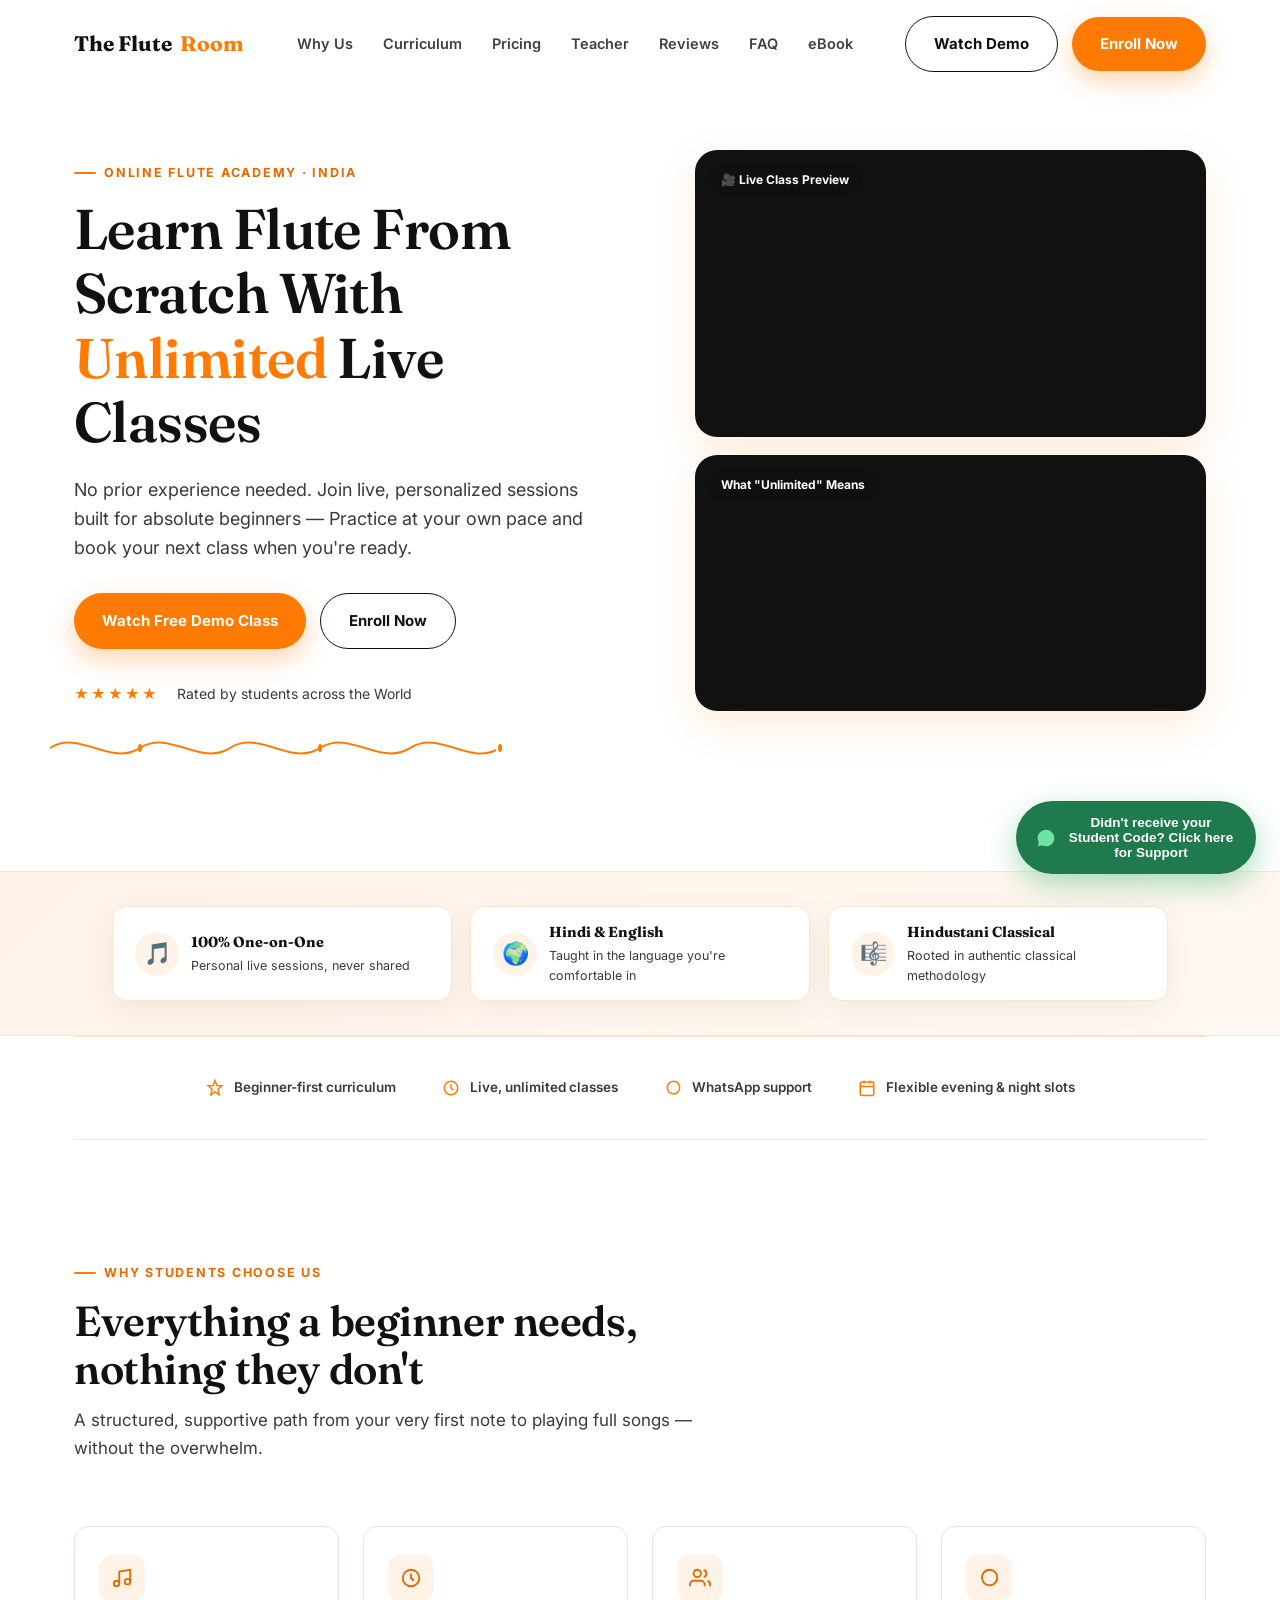
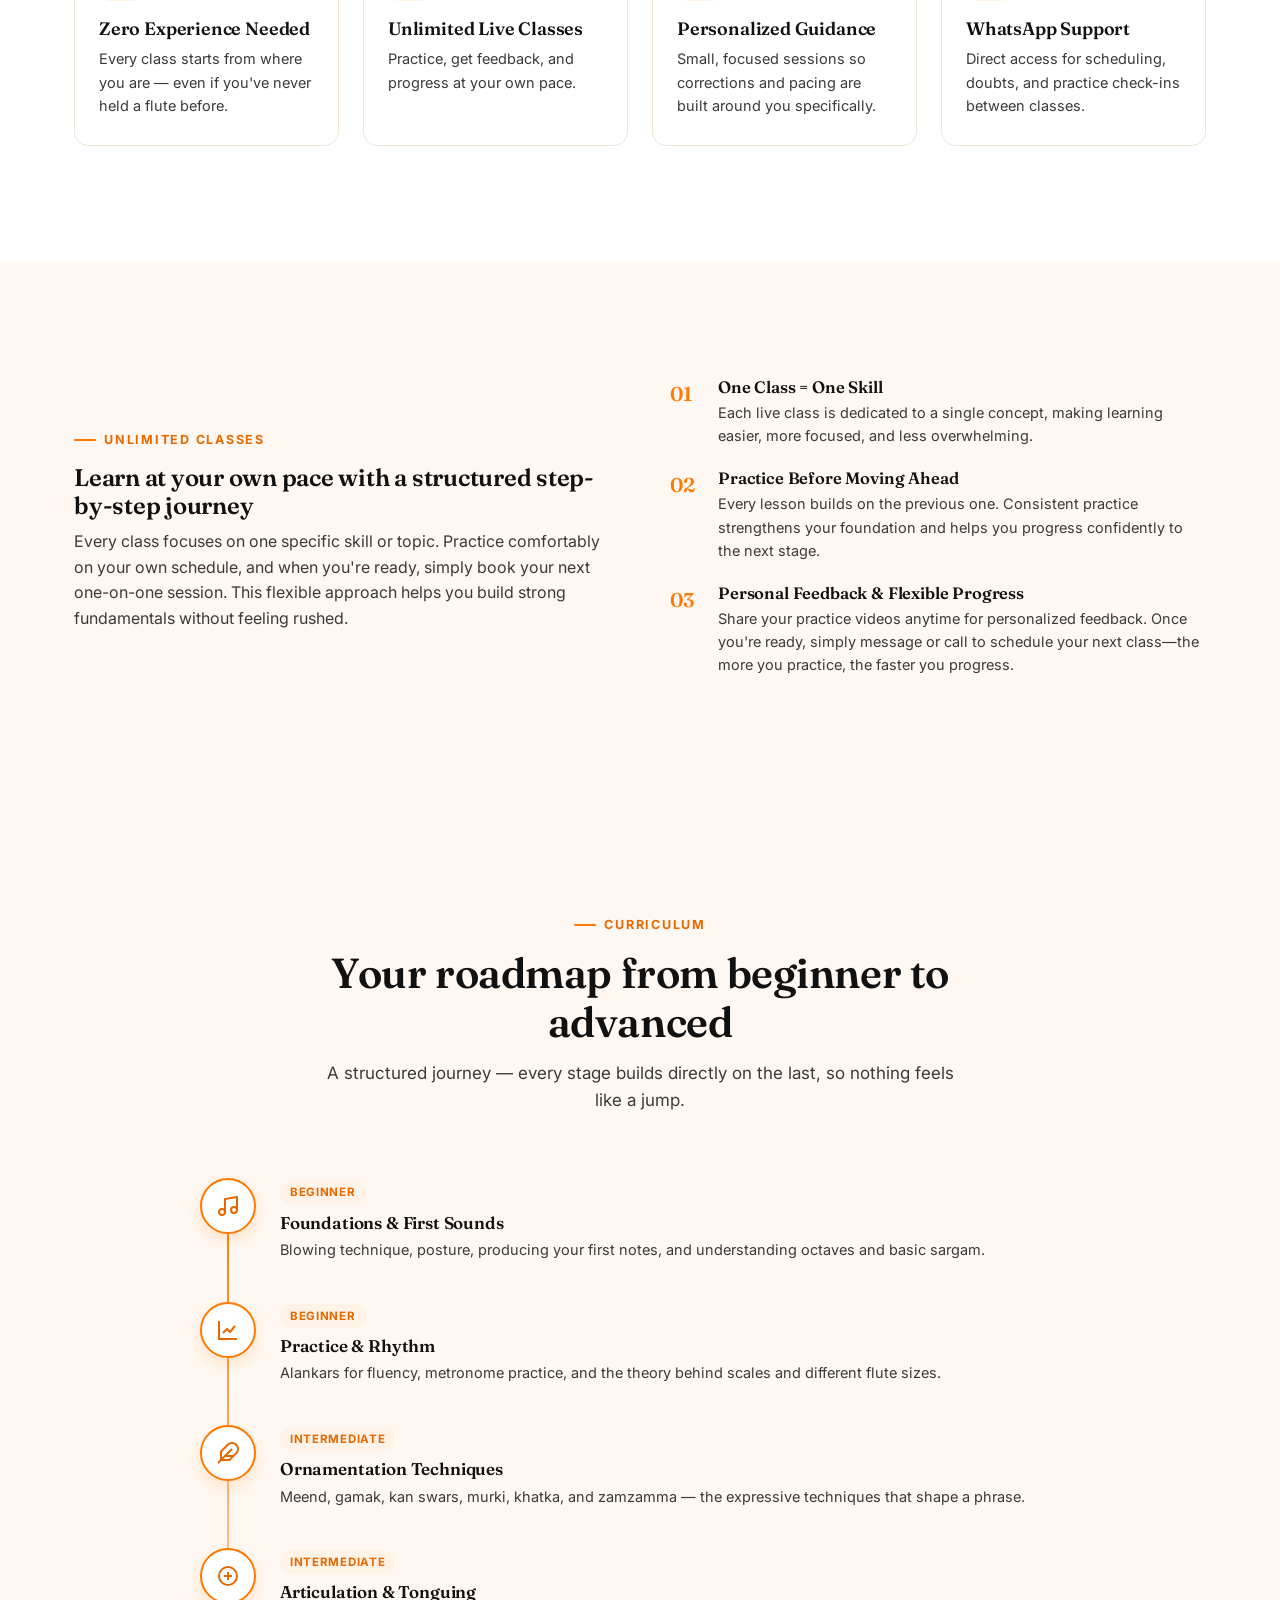
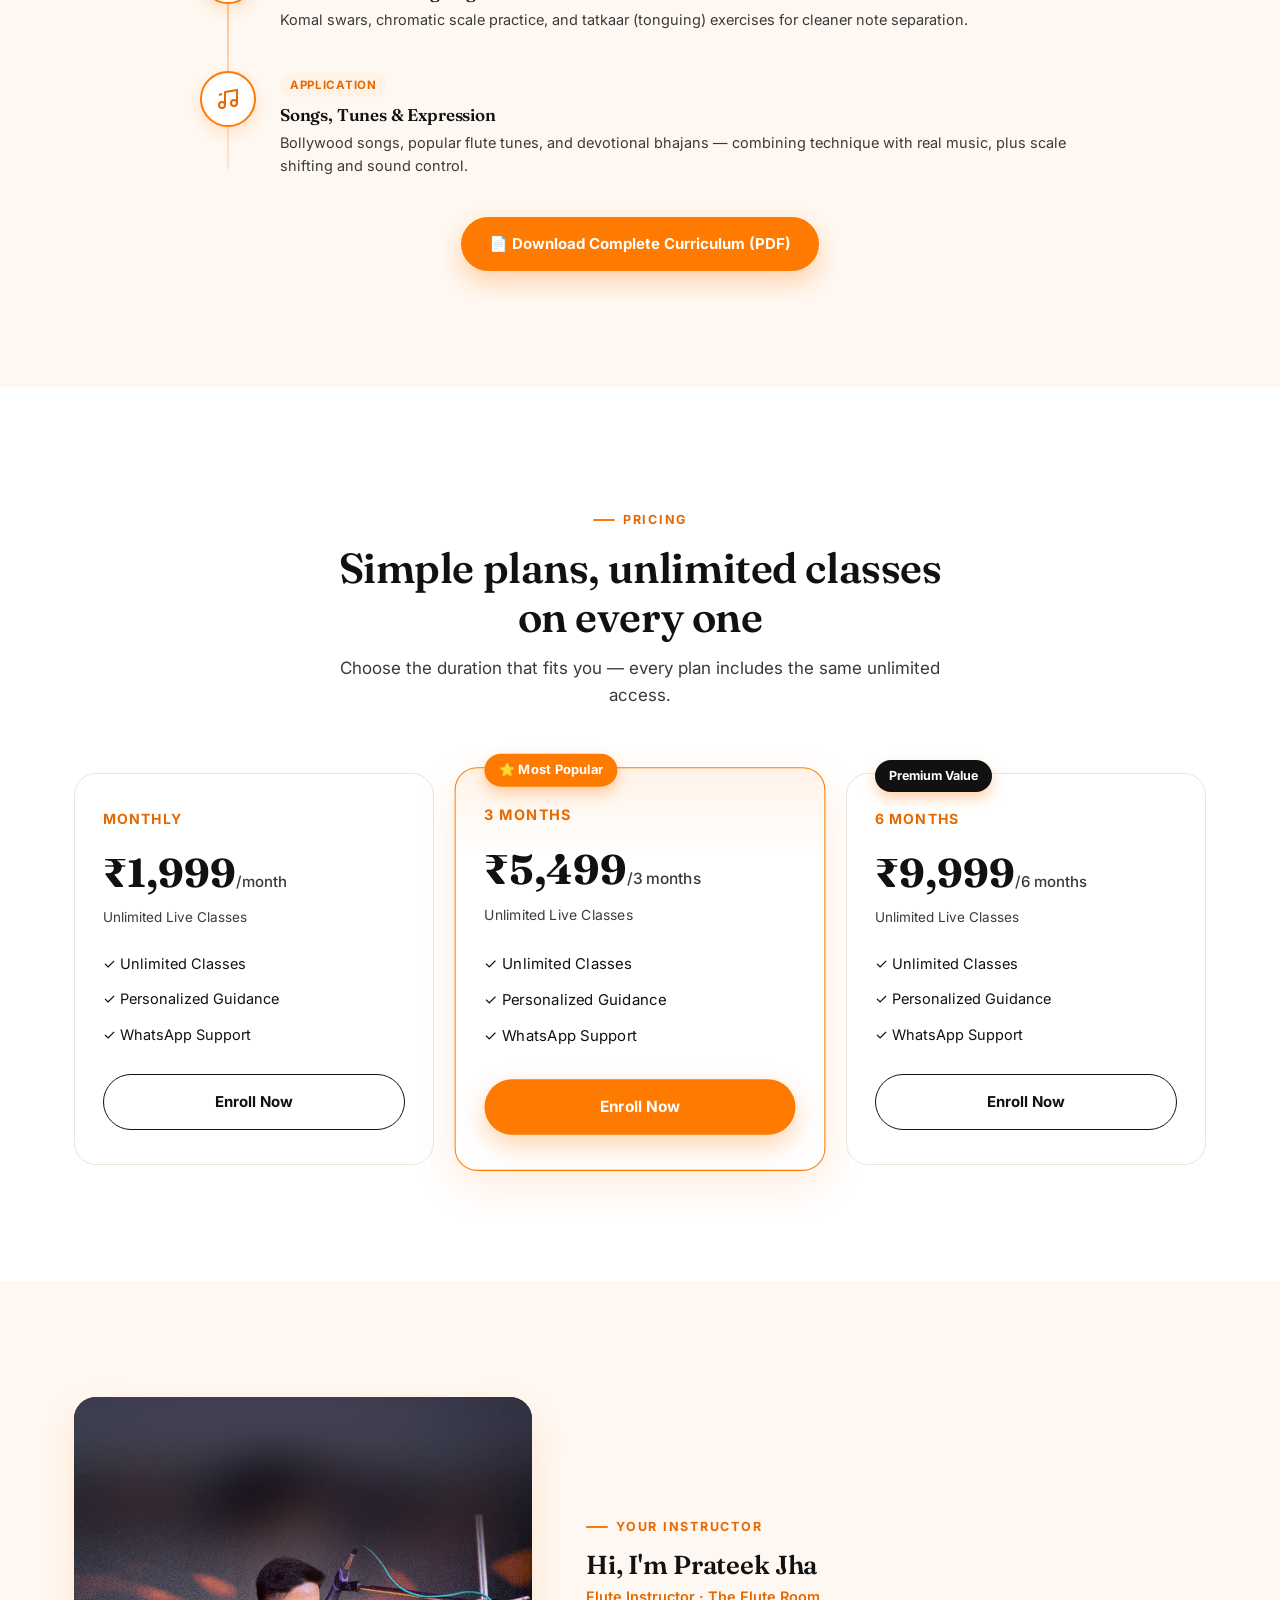
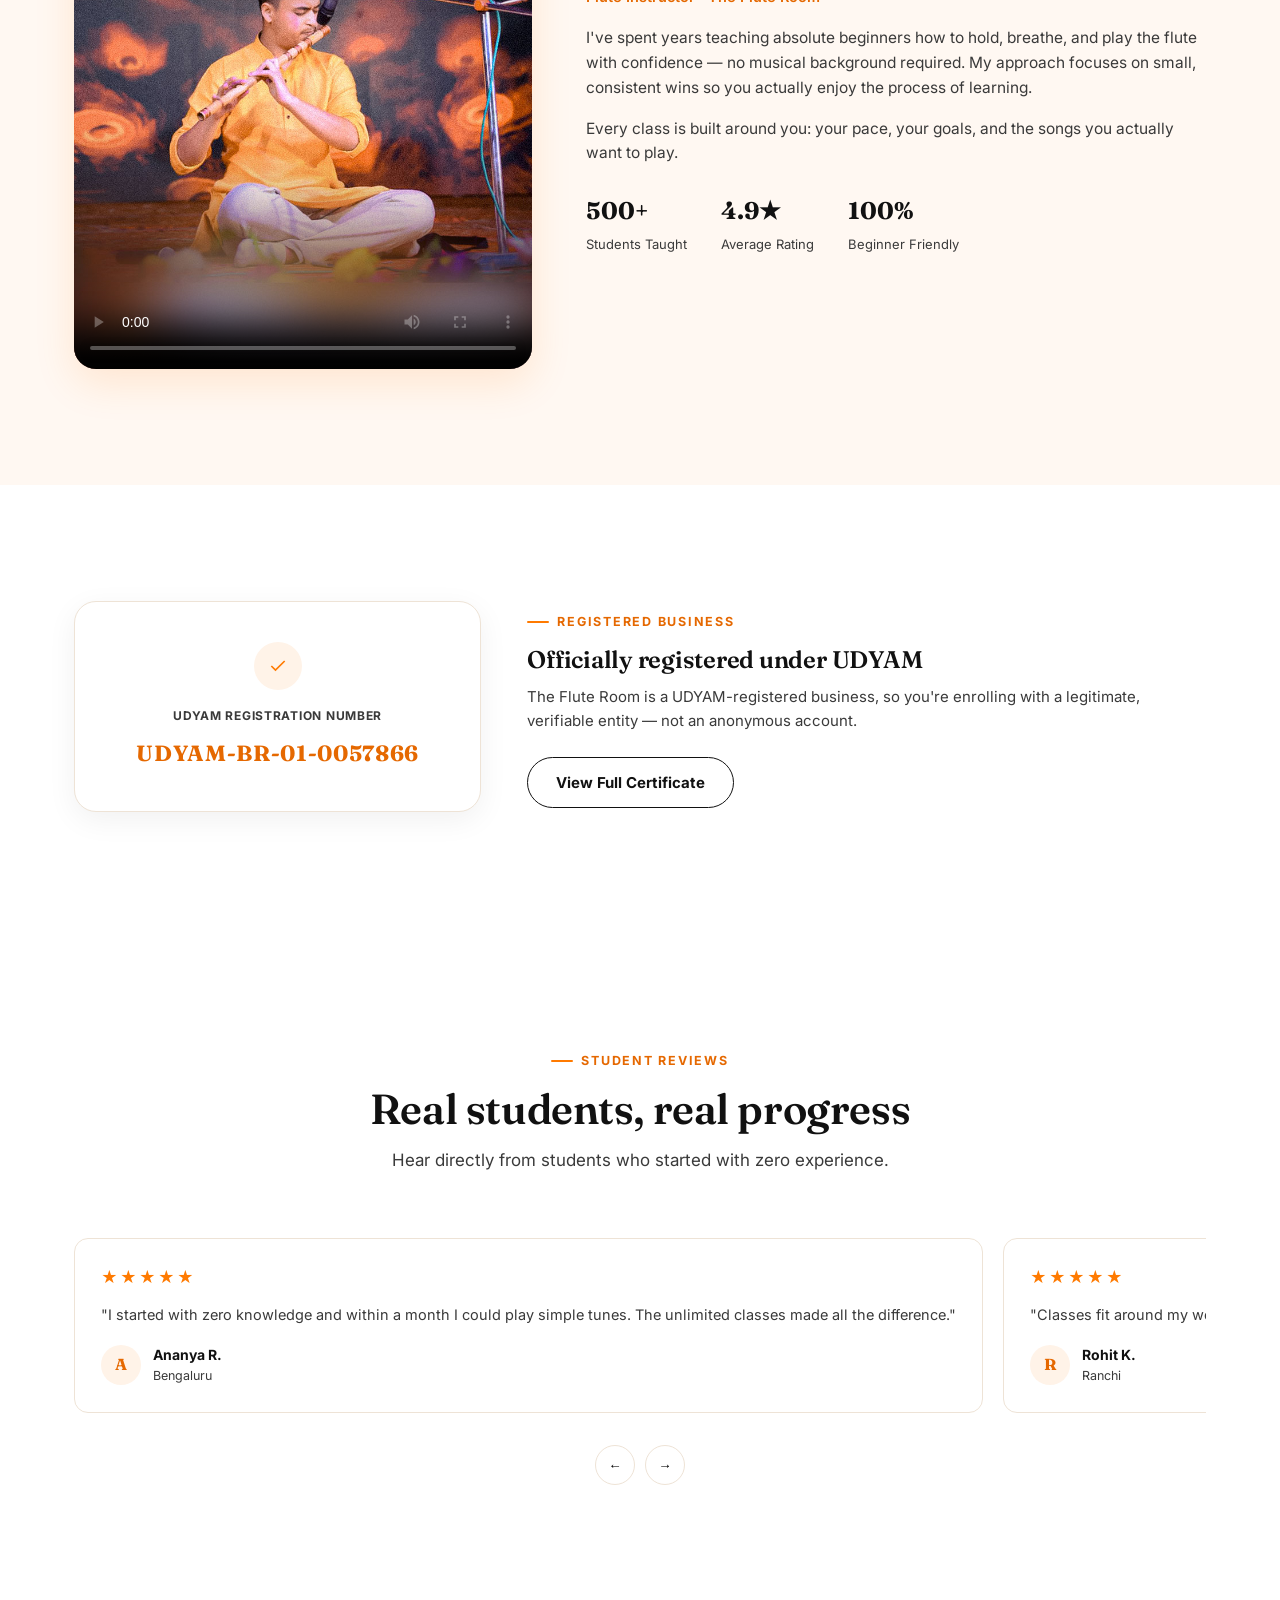
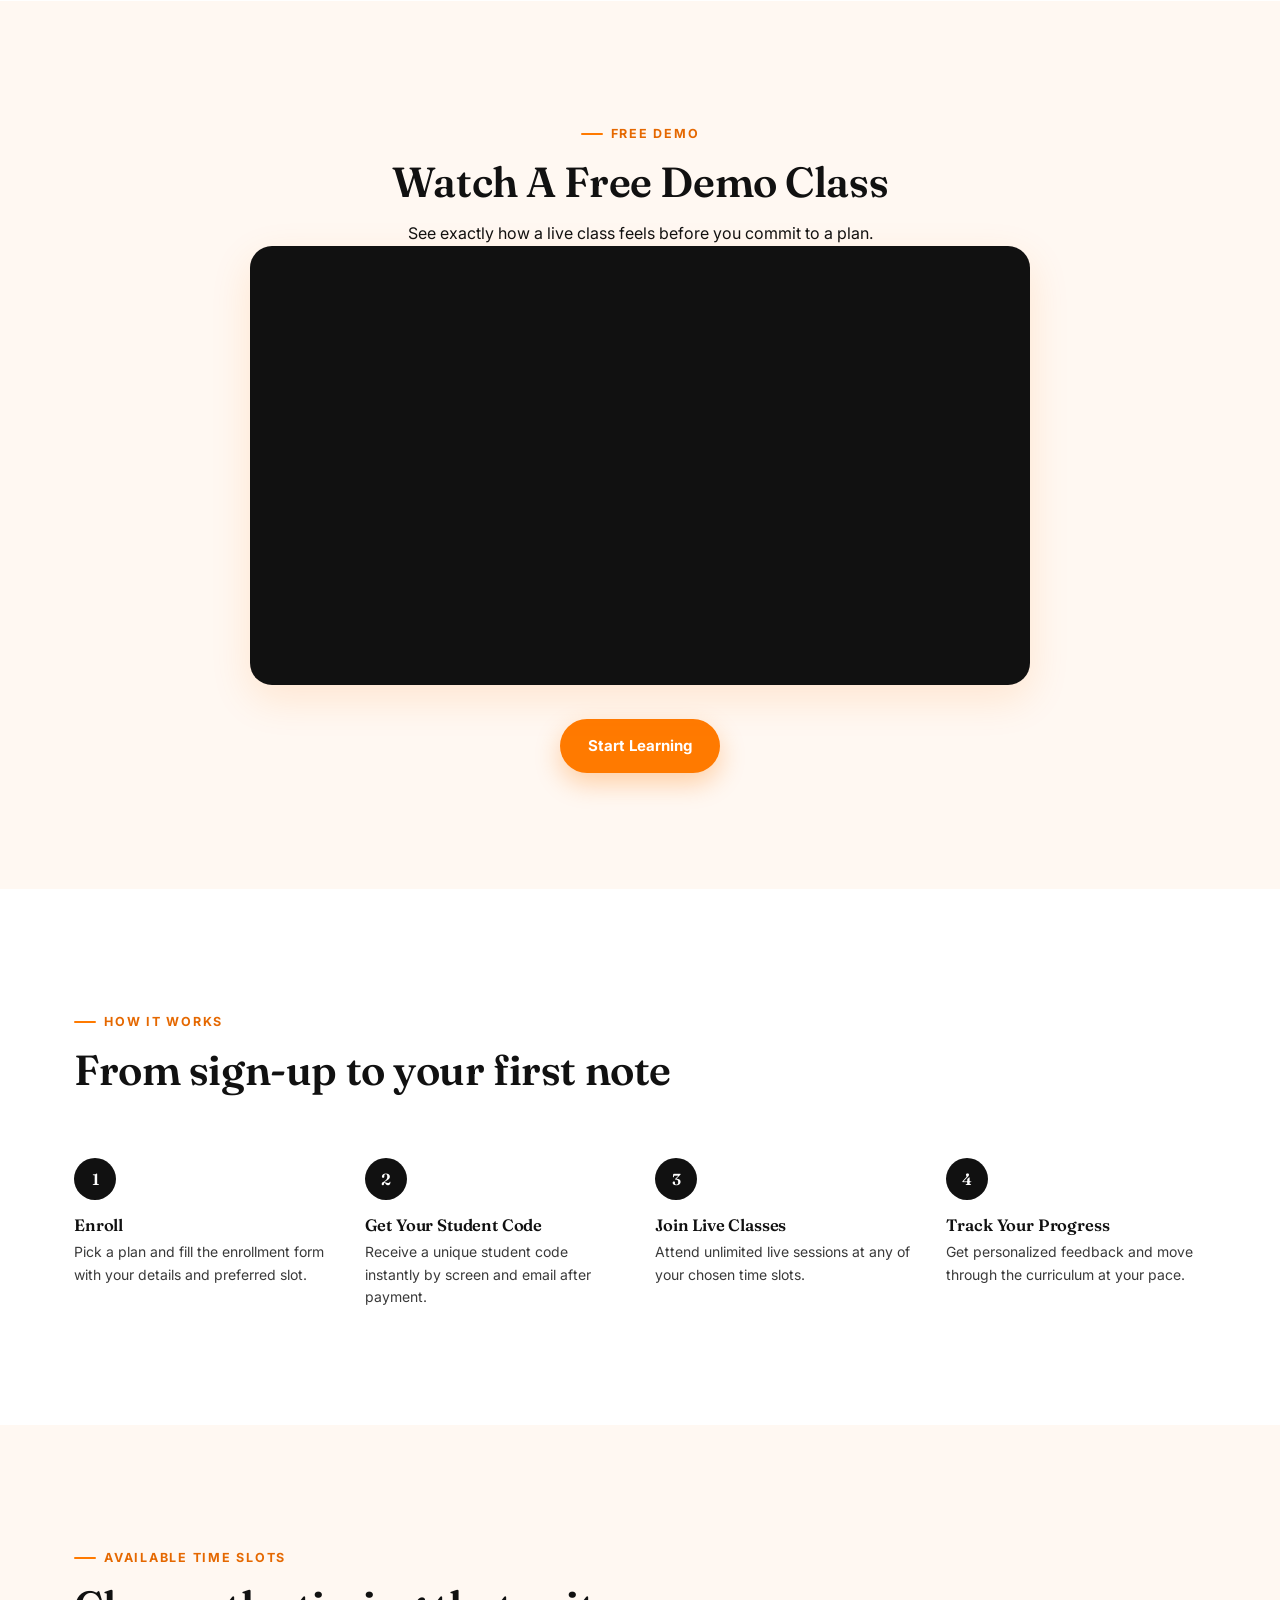
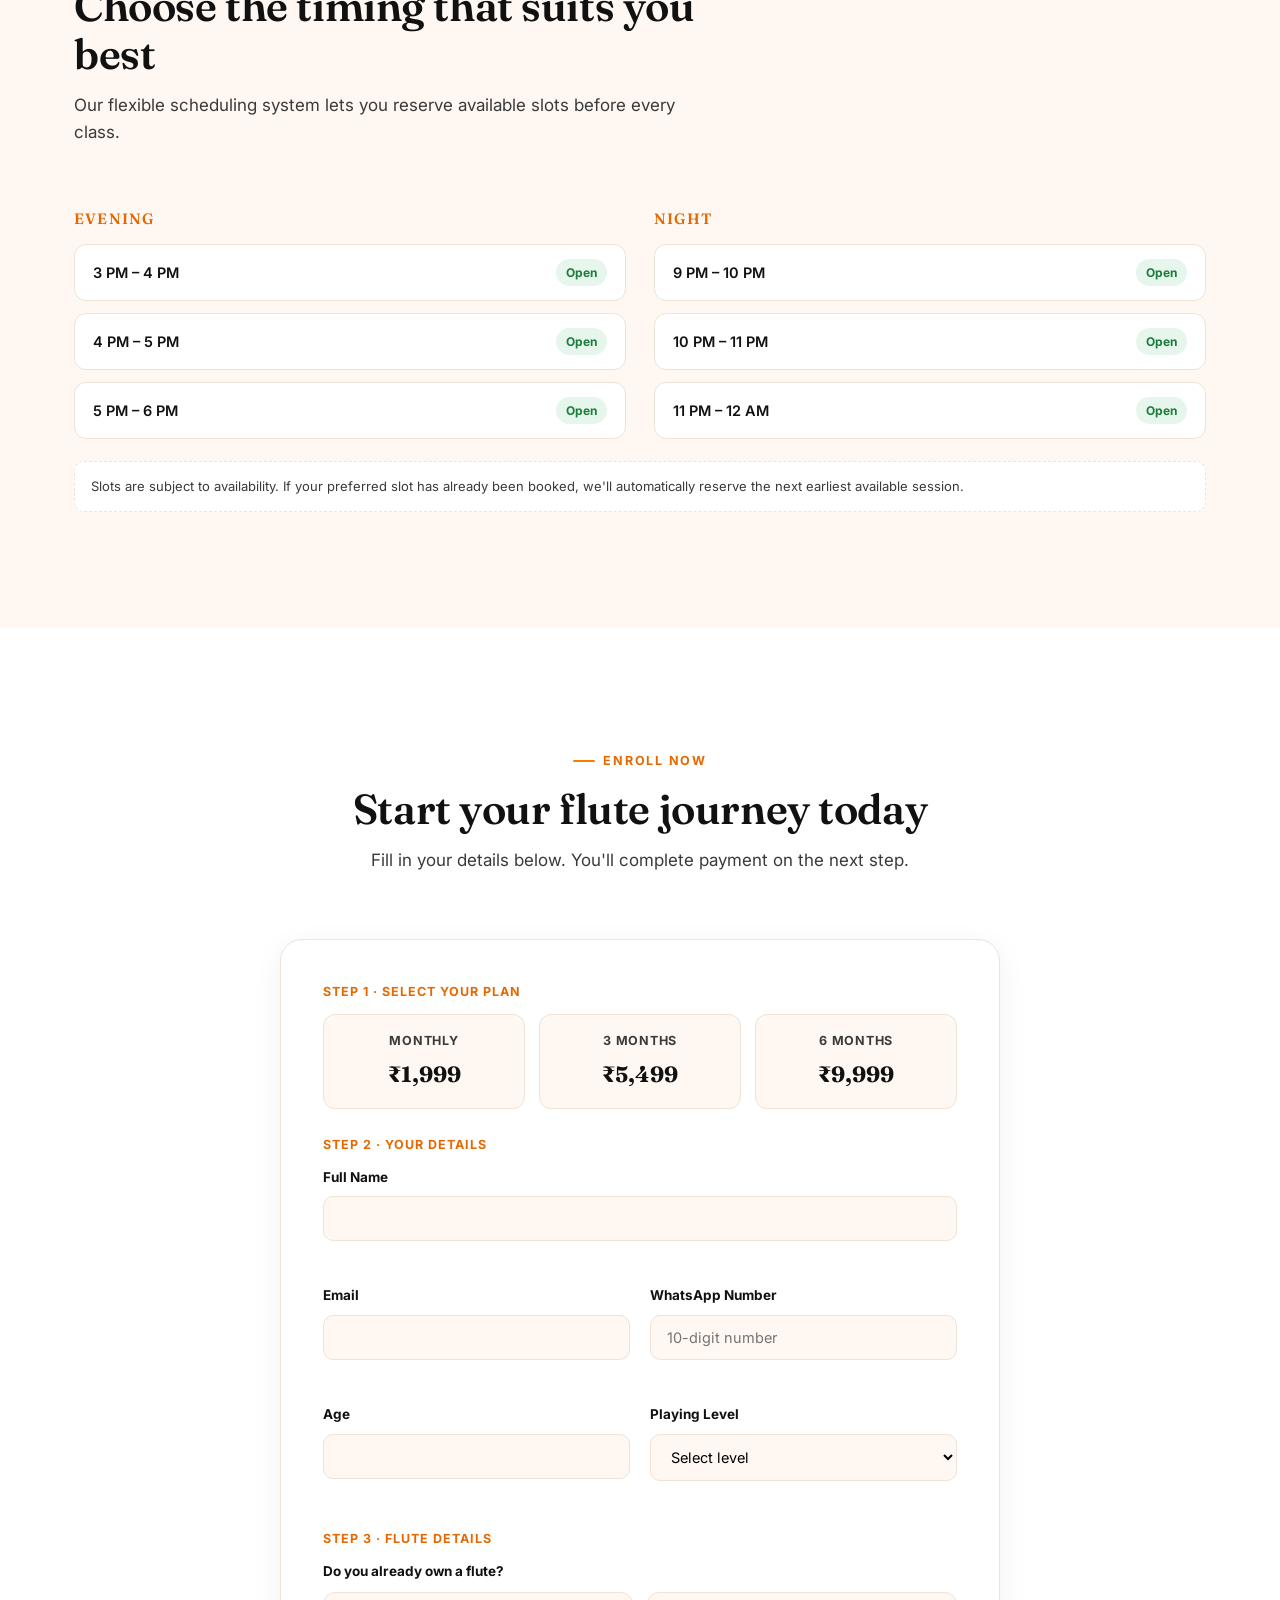
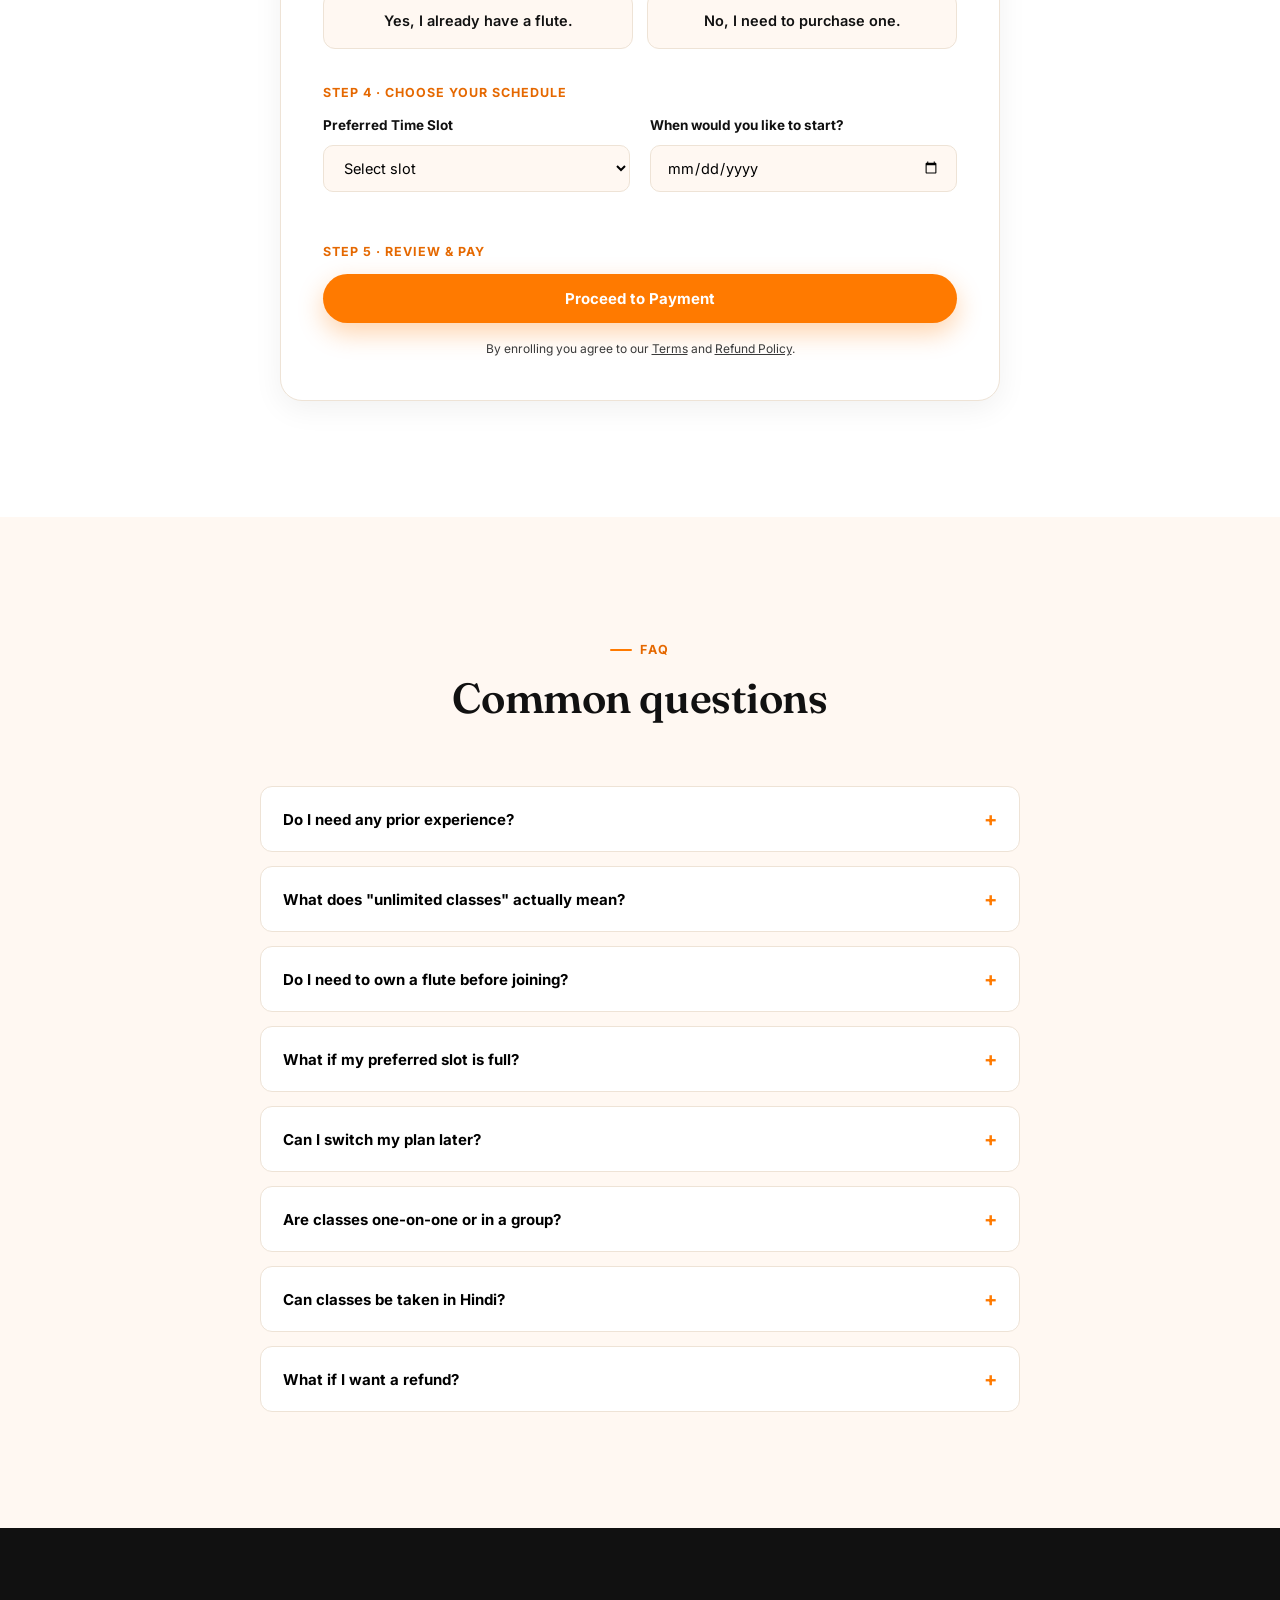
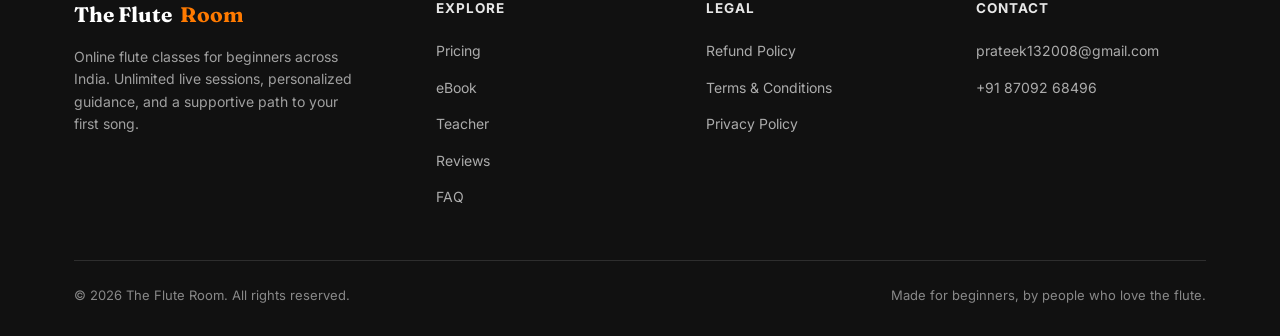
==== commit a9c551d1: "Add files via upload" ====
--- a/index.html
+++ b/index.html
@@ -51,6 +51,7 @@
       <a href="#teacher">Teacher</a>
       <a href="#reviews">Reviews</a>
       <a href="#faq">FAQ</a>
+      <a href="alankaars-ebook.html">eBook</a>
     </nav>
     <div class="header-cta">
       <a href="#demo" class="btn btn-outline">Watch Demo</a>
@@ -70,6 +71,7 @@
   <a href="#teacher">Teacher</a>
   <a href="#reviews">Reviews</a>
   <a href="#faq">FAQ</a>
+  <a href="alankaars-ebook.html">eBook</a>
   <a href="#enroll" class="btn btn-primary btn-block">Enroll Now</a>
 </div>
 
@@ -814,6 +816,7 @@
         <h5>Explore</h5>
         <ul>
           <li><a href="#pricing">Pricing</a></li>
+          <li><a href="alankaars-ebook.html">eBook</a></li>
           <li><a href="#teacher">Teacher</a></li>
           <li><a href="#reviews">Reviews</a></li>
           <li><a href="#faq">FAQ</a></li>
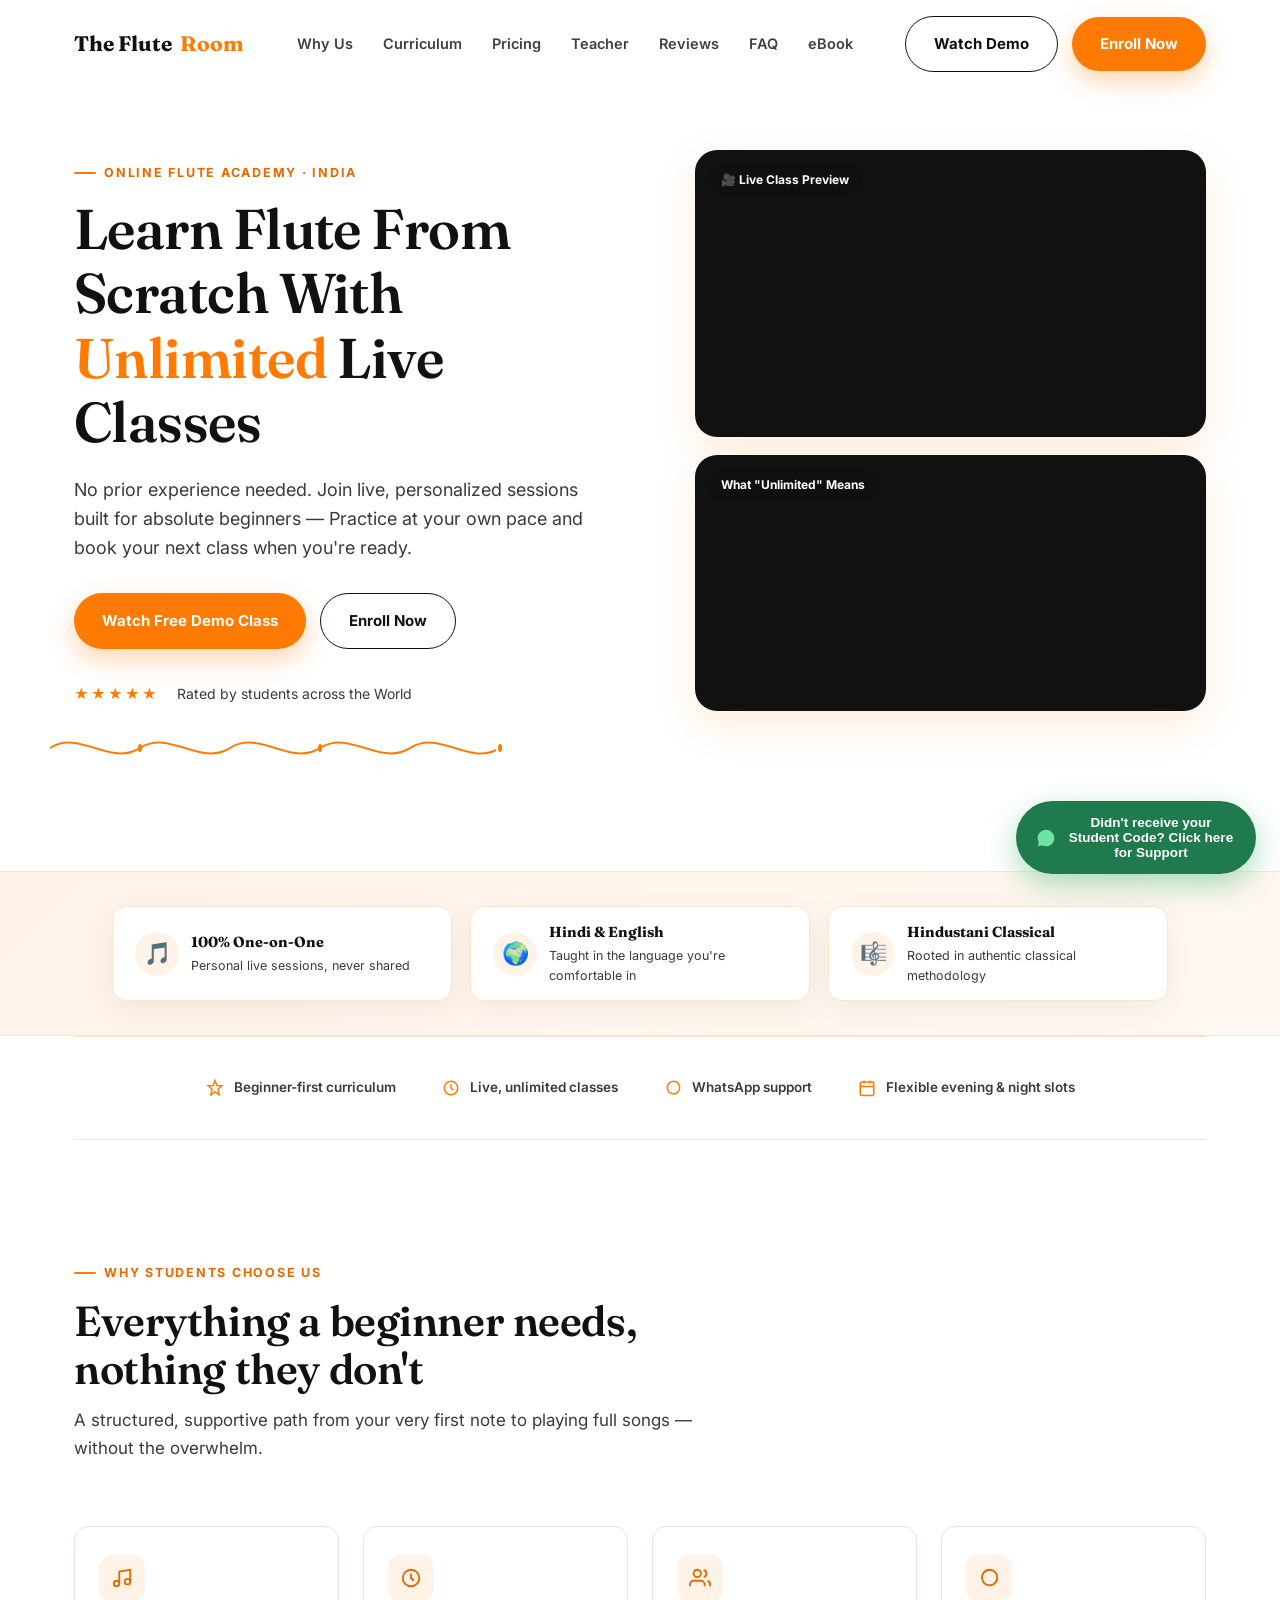
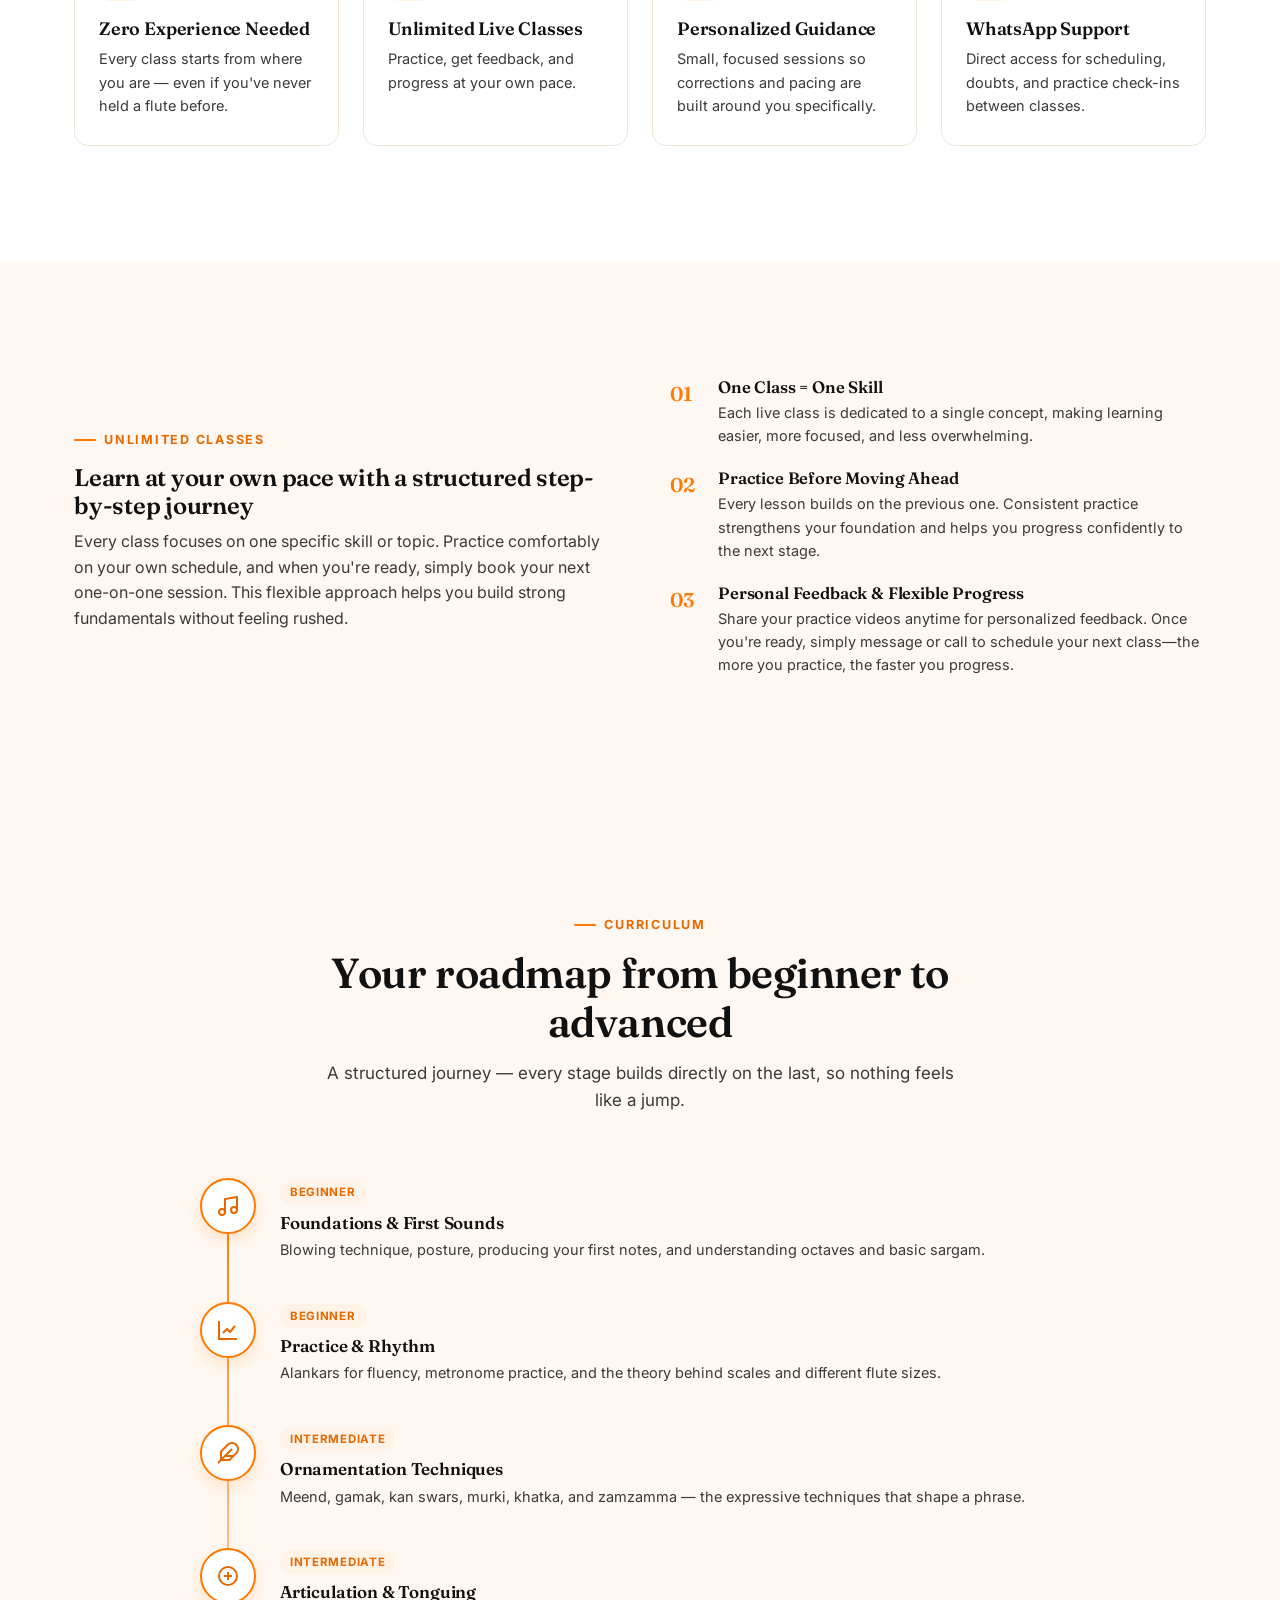
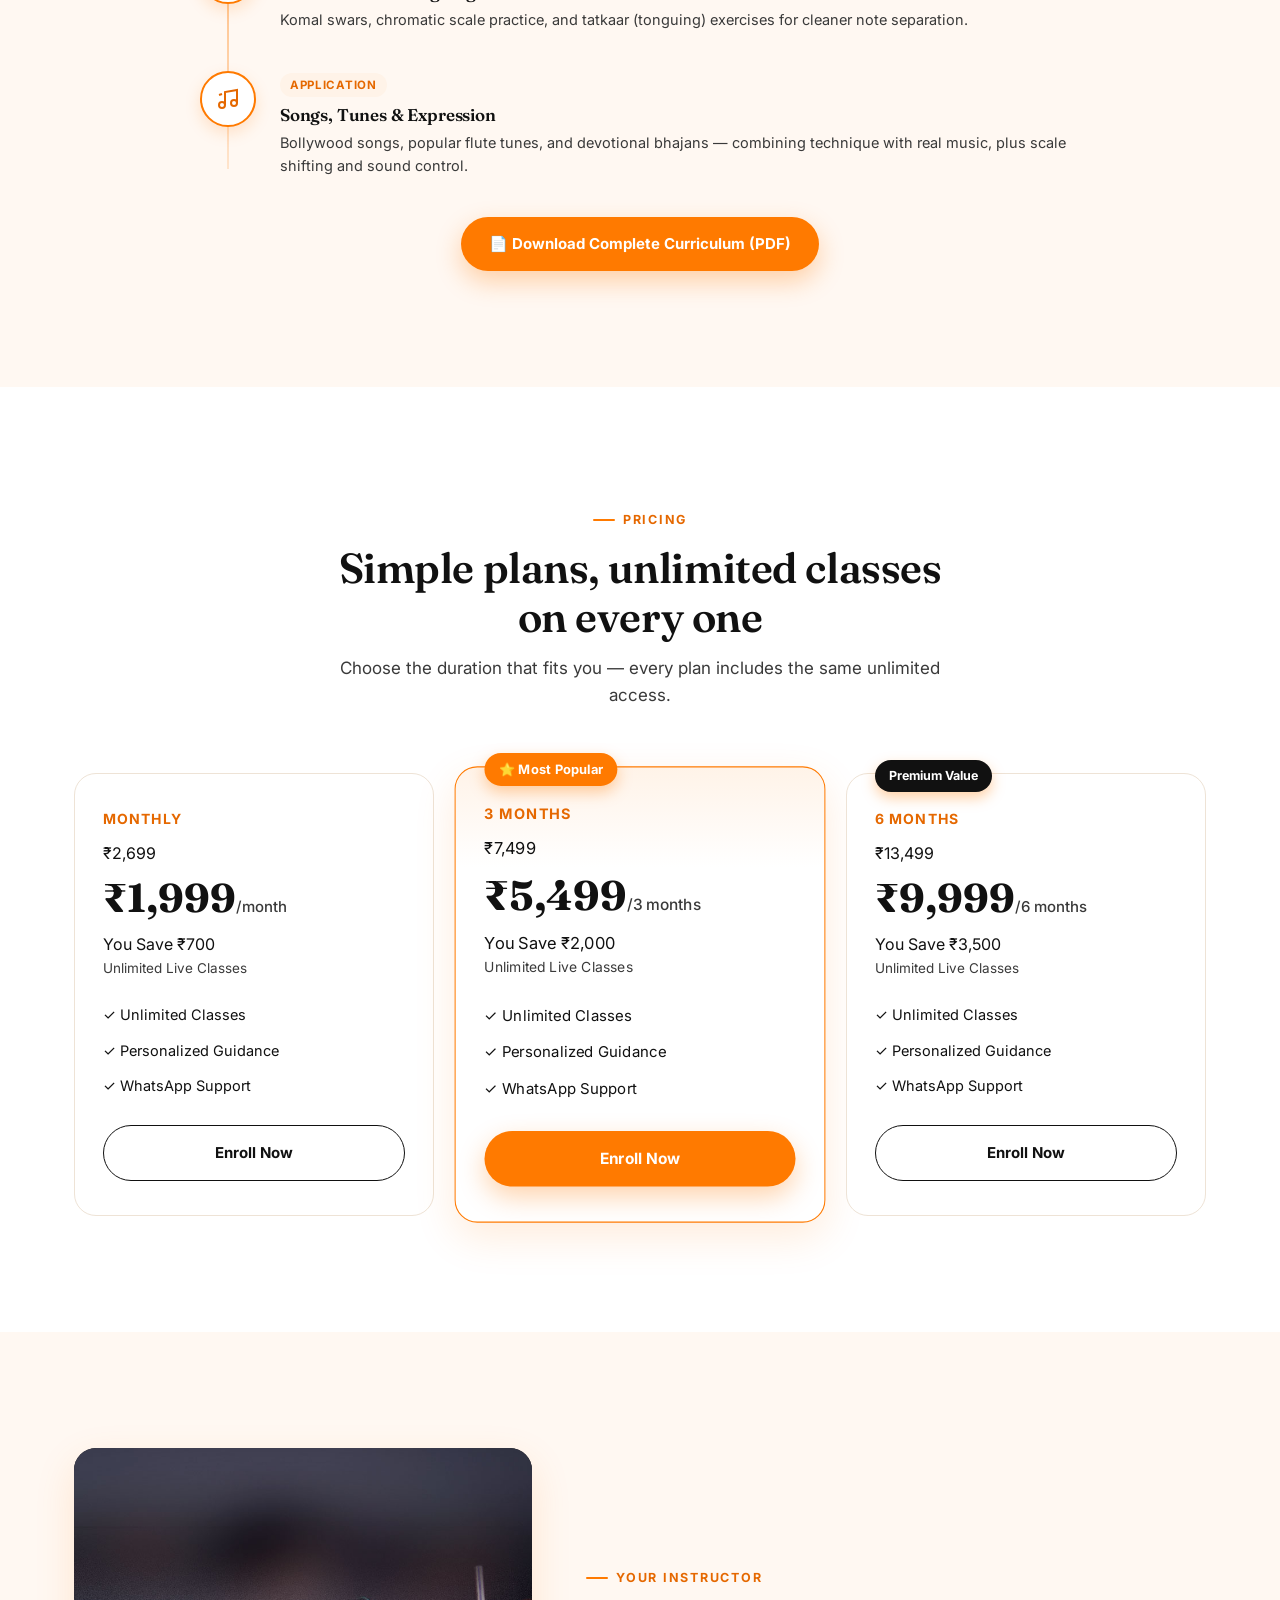
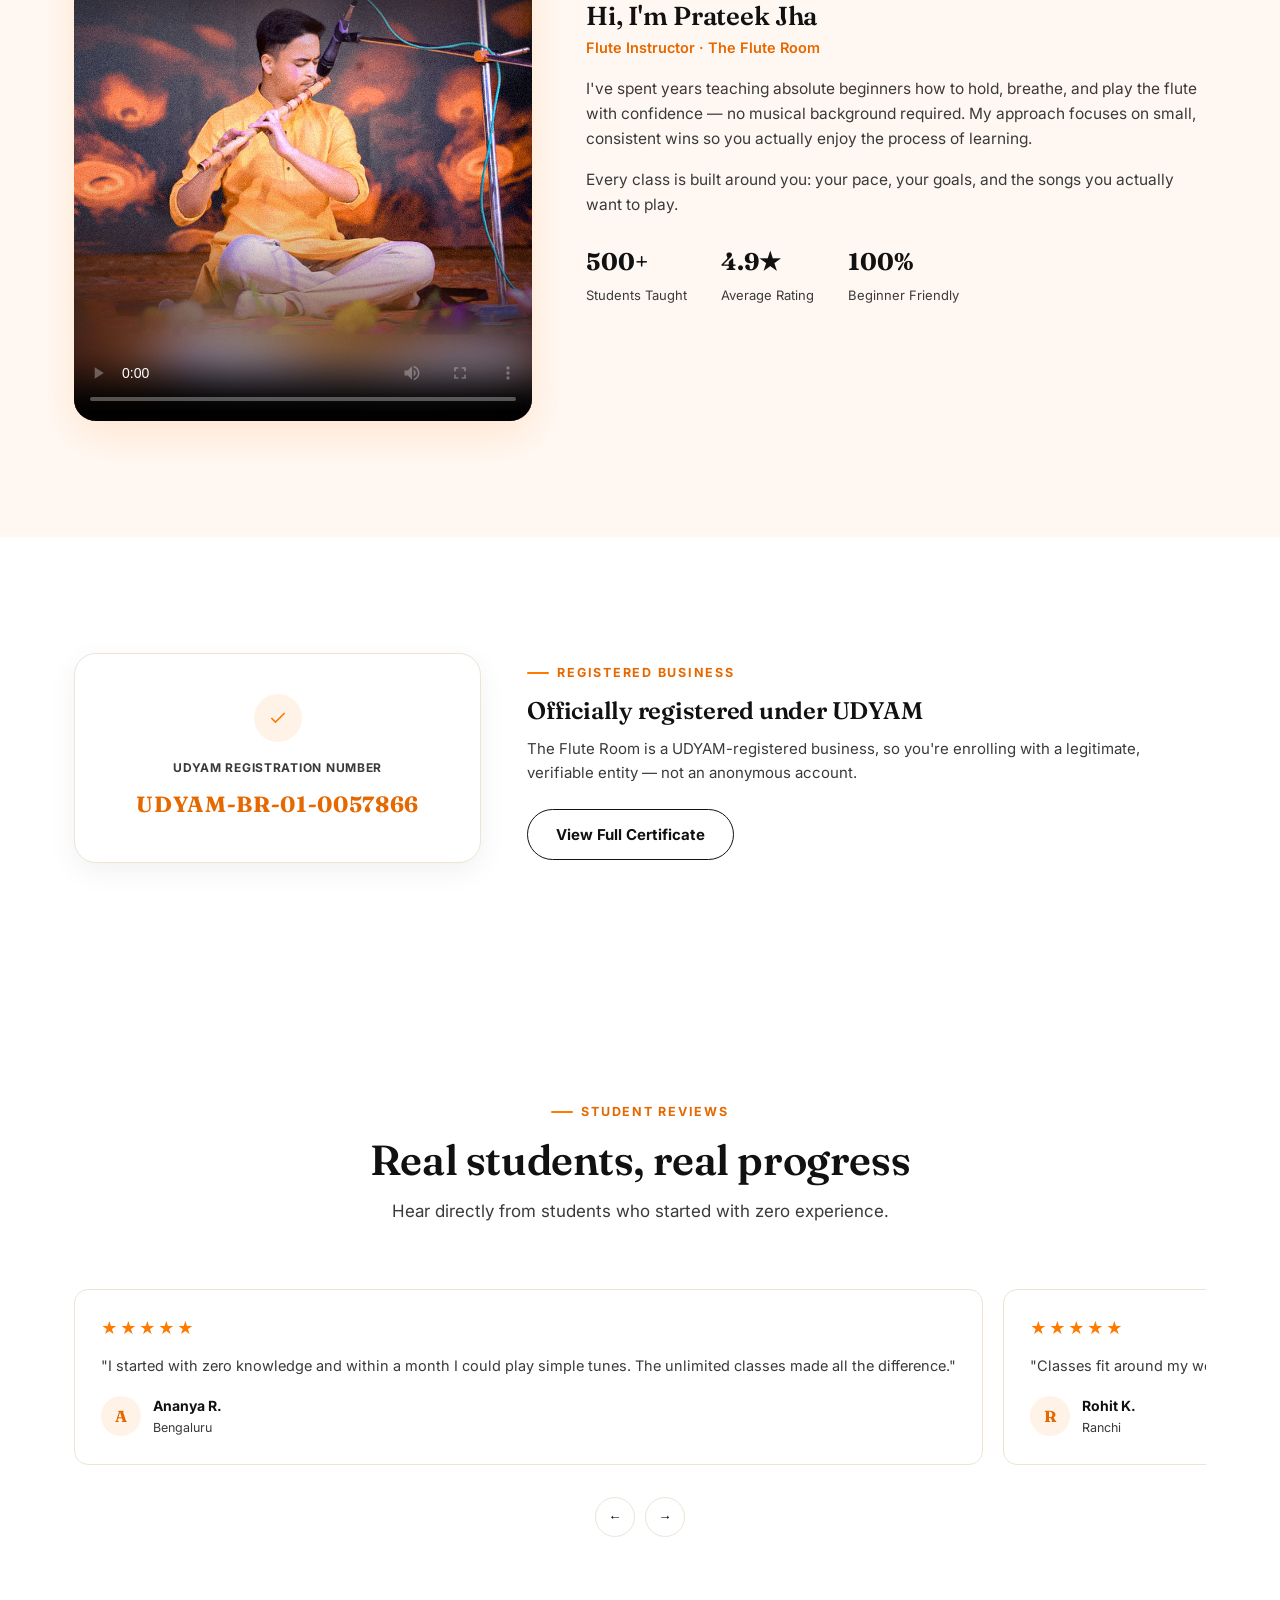
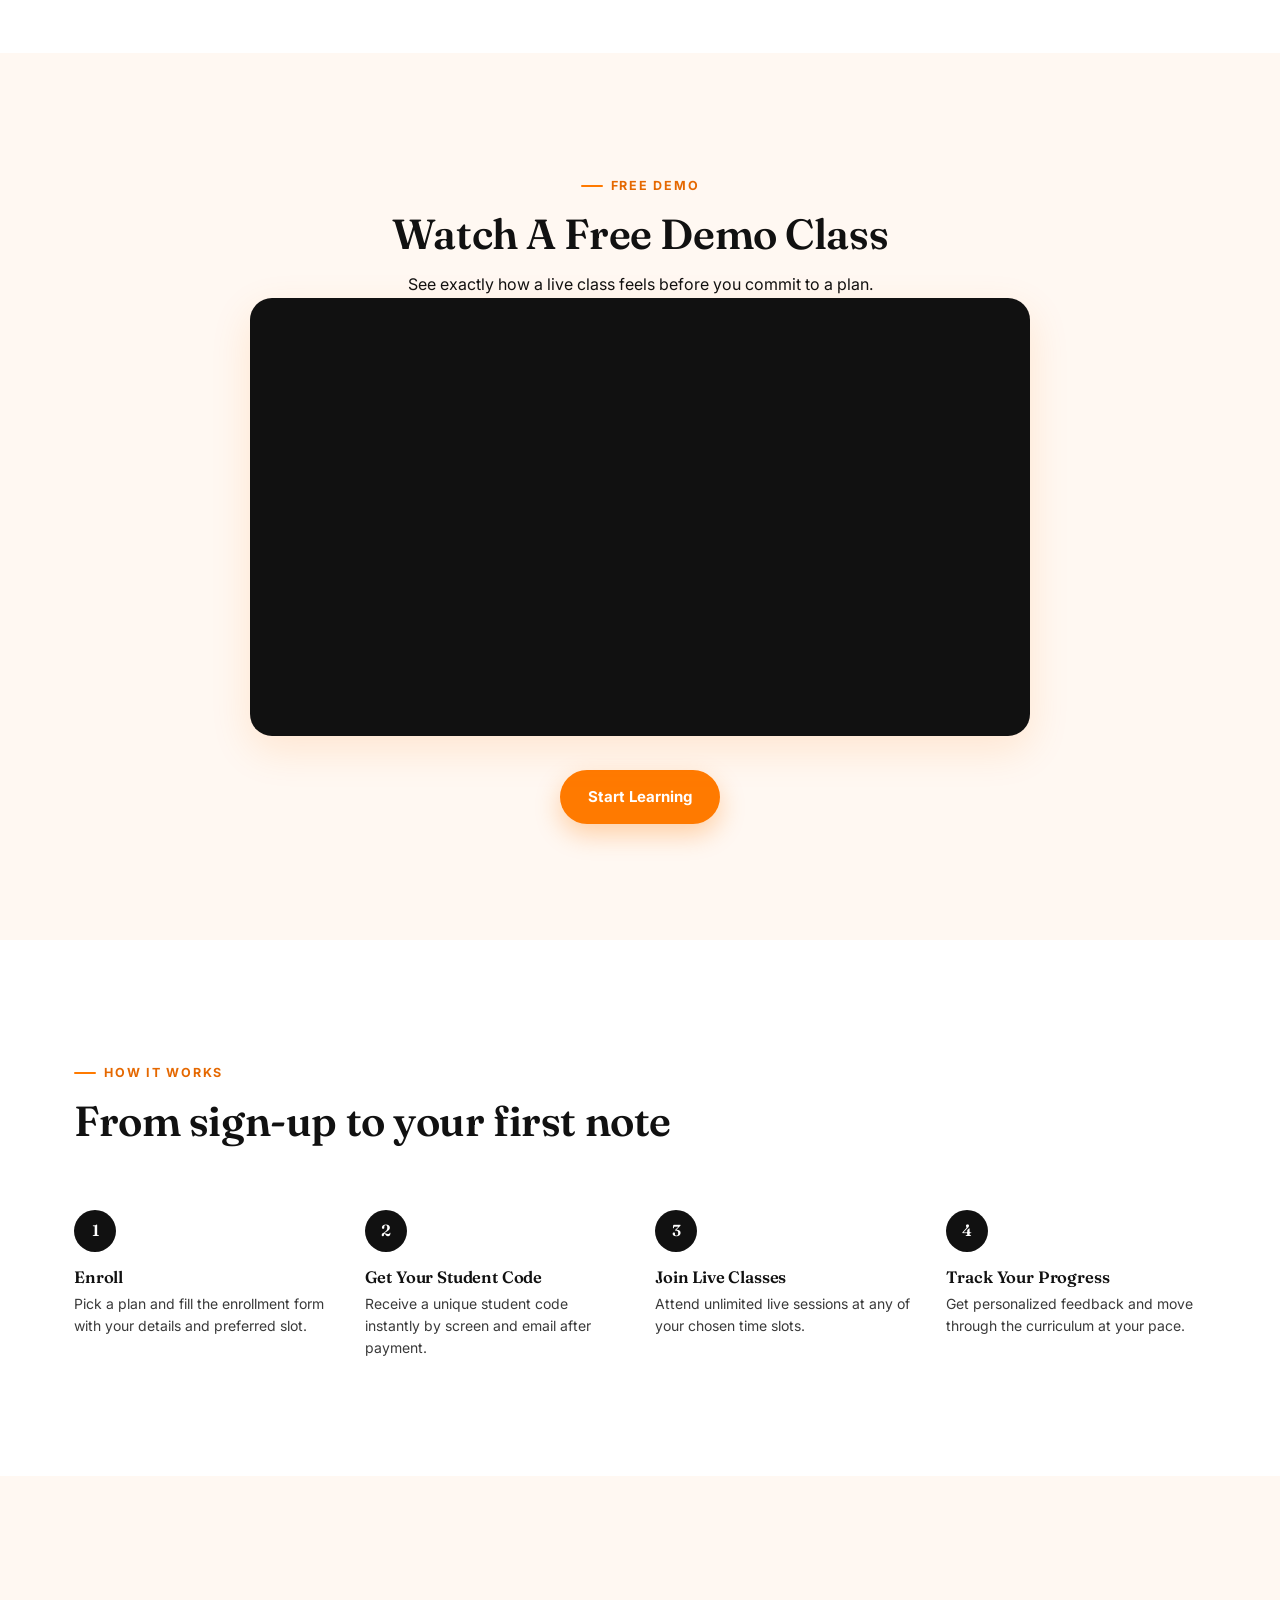
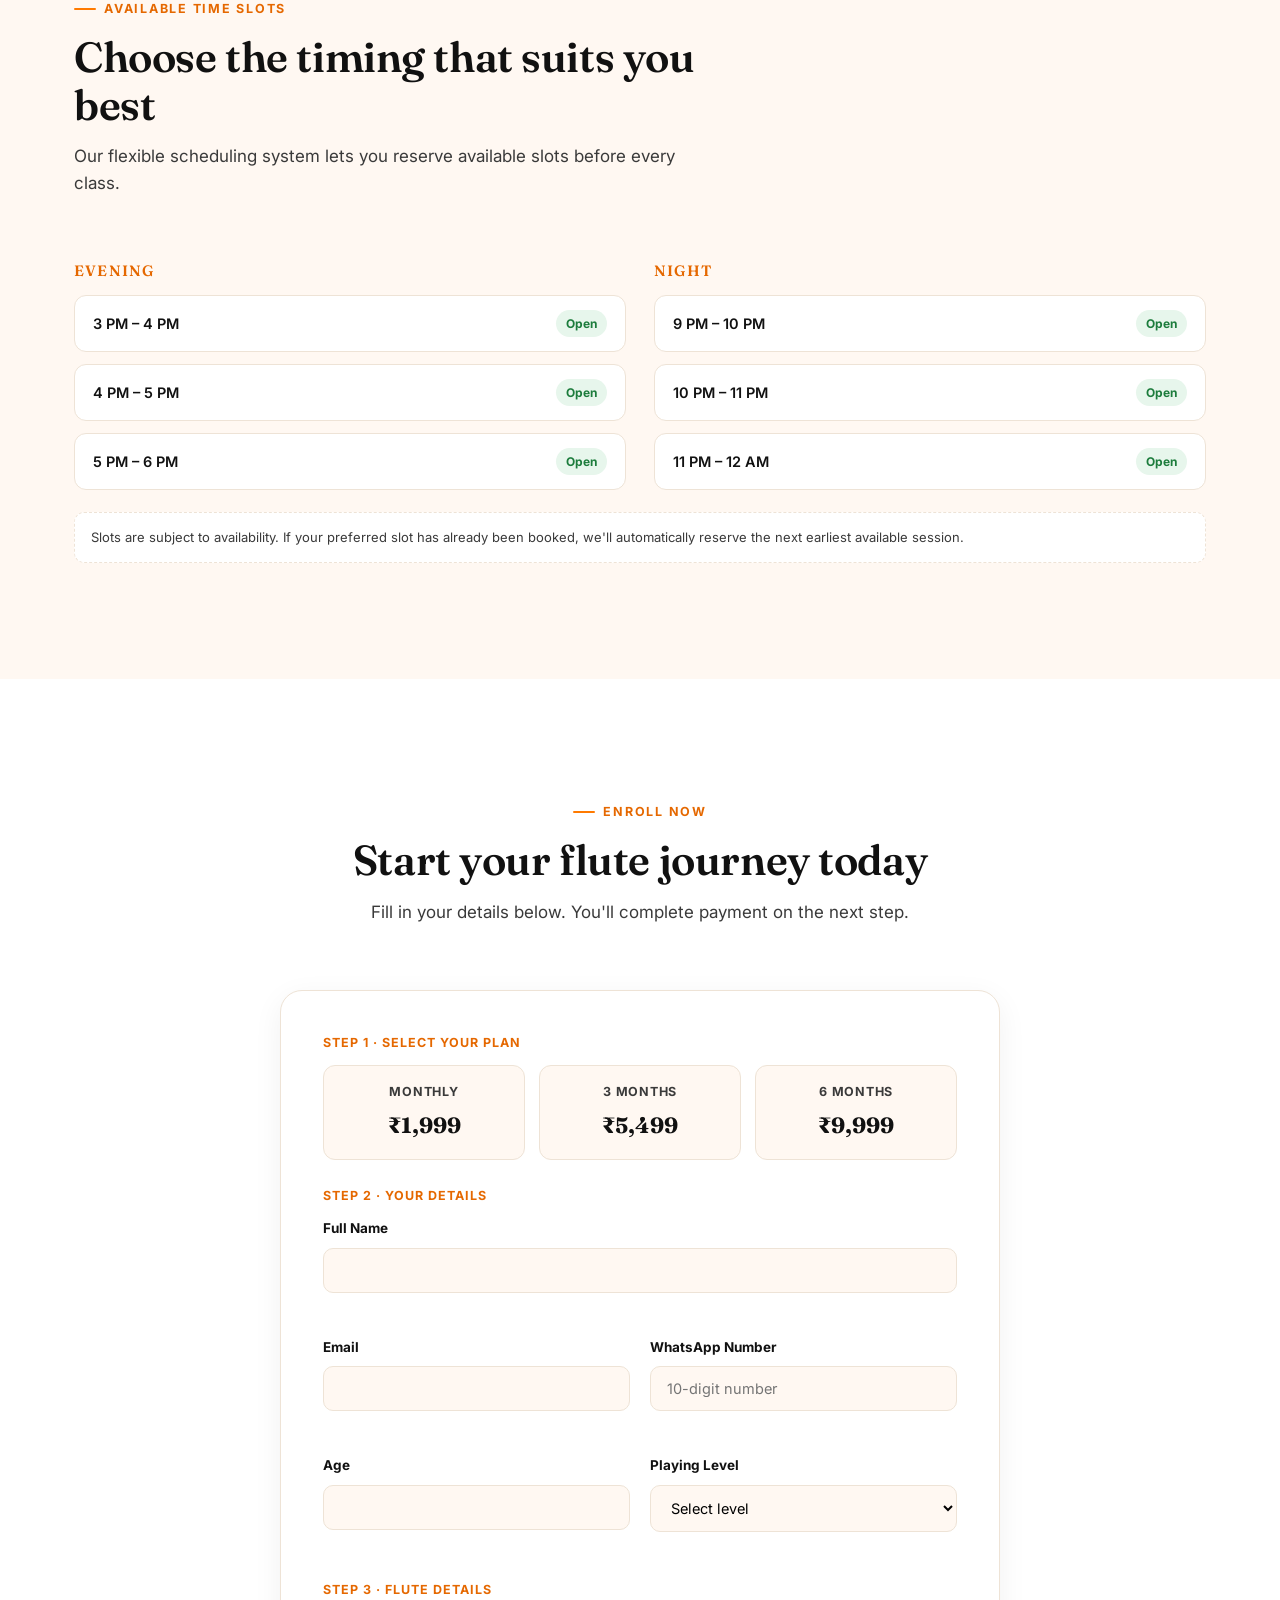
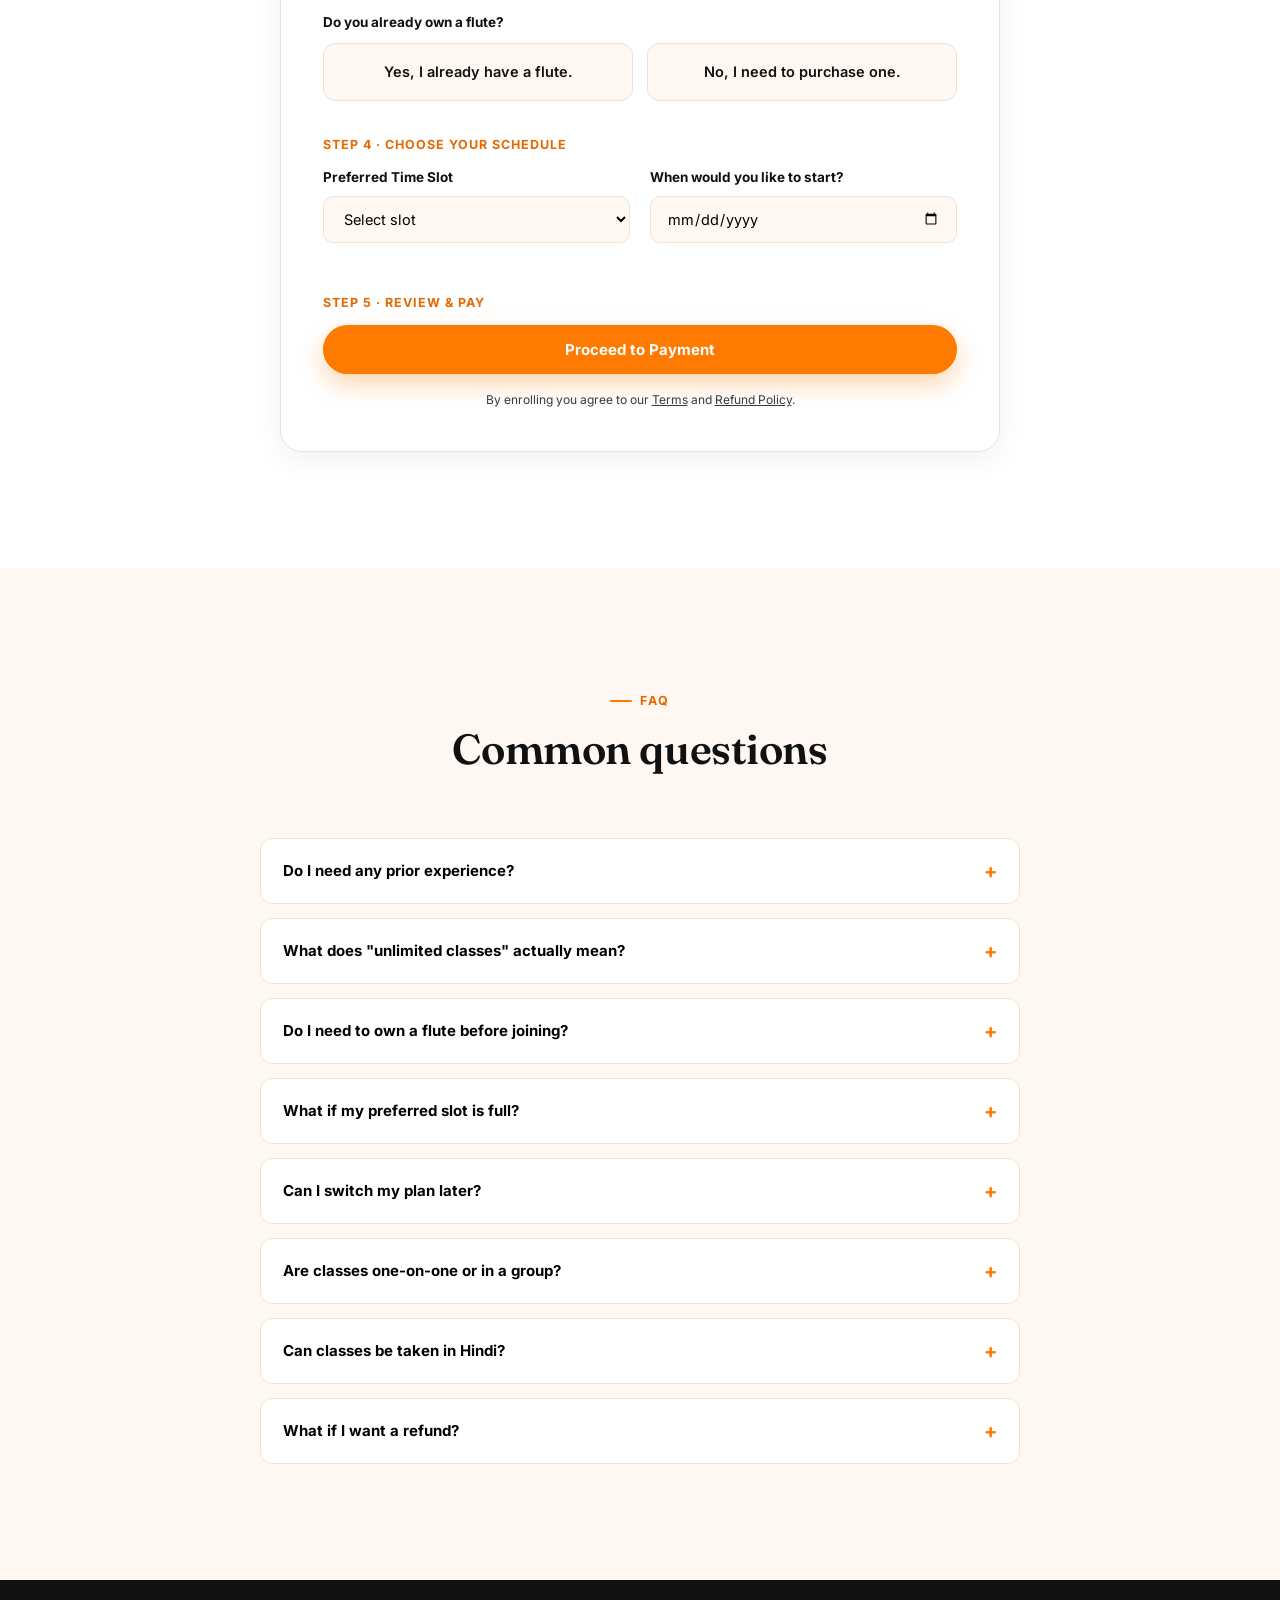
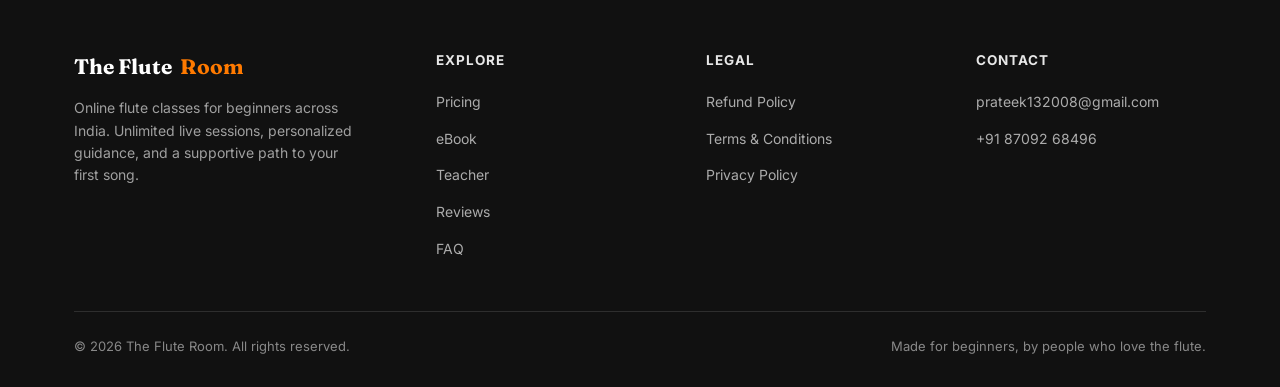
==== commit a3784d5c: "Update index.html" ====
--- a/index.html
+++ b/index.html
@@ -291,7 +291,9 @@
 
       <div class="price-card" data-plan="Monthly" data-amount="1999">
         <div class="price-plan">Monthly</div>
+        <div class="price-original">₹2,699</div>
         <div class="price-amount">₹1,999<span>/month</span></div>
+        <div class="price-save-badge">You Save ₹700</div>
         <div class="price-sub">Unlimited Live Classes</div>
         <ul class="price-features">
           <li>✓ Unlimited Classes</li>
@@ -304,7 +306,9 @@
       <div class="price-card featured" data-plan="3 Months" data-amount="5499">
         <div class="price-badge">⭐ Most Popular</div>
         <div class="price-plan">3 Months</div>
+        <div class="price-original">₹7,499</div>
         <div class="price-amount">₹5,499<span>/3 months</span></div>
+        <div class="price-save-badge">You Save ₹2,000</div>
         <div class="price-sub">Unlimited Live Classes</div>
         <ul class="price-features">
           <li>✓ Unlimited Classes</li>
@@ -317,7 +321,9 @@
       <div class="price-card" data-plan="6 Months" data-amount="9999">
         <div class="price-badge" style="background:var(--ink);">Premium Value</div>
         <div class="price-plan">6 Months</div>
+        <div class="price-original">₹13,499</div>
         <div class="price-amount">₹9,999<span>/6 months</span></div>
+        <div class="price-save-badge">You Save ₹3,500</div>
         <div class="price-sub">Unlimited Live Classes</div>
         <ul class="price-features">
           <li>✓ Unlimited Classes</li>
--- a/css/style.css
+++ b/css/style.css
@@ -676,8 +676,43 @@
 }
 
 @media (max-width: 760px) {
-  .nav-links, .header-cta .btn-outline { display: none; }
-  .nav-toggle { display: block; }
+  .nav-links,
+  .header-cta .btn-outline {
+    display: none;
+  }
+
+  .nav-toggle {
+    display: block;
+    flex-shrink: 0;
+    padding: 5px;
+  }
+
+  /* Mobile header — prevent logo wrapping */
+  .site-header .container {
+    padding-left: 16px;
+    padding-right: 16px;
+    gap: 10px;
+  }
+
+  .site-header .logo {
+    font-size: 19px;
+    line-height: 1.05;
+    white-space: nowrap;
+    flex-shrink: 1;
+    min-width: 0;
+  }
+
+  .site-header .header-cta {
+    gap: 8px;
+    flex-shrink: 0;
+  }
+
+  /* Keep the eBook CTA visible without squeezing the logo */
+  .site-header .header-cta .btn-primary {
+    padding: 11px 16px;
+    font-size: 13px;
+  }
+
   section { padding: 76px 0; }
   .hero { padding: 120px 0 90px; }
   .benefit-grid, .steps-grid { grid-template-columns: 1fr; }
@@ -686,7 +721,11 @@
   .sticky-cta { display: flex; }
   body { padding-bottom: 74px; }
   .footer-grid { grid-template-columns: 1fr; gap: 30px; }
-  .whatsapp-float span.label { display: none; }
+
+  .whatsapp-float span.label {
+    display: none;
+  }
+
   .whatsapp-float {
     padding: 11px;
     border-radius: 50%;
@@ -695,7 +734,41 @@
     justify-content: center;
     bottom: calc(74px + 18px + env(safe-area-inset-bottom, 0px));
   }
-  .whatsapp-float svg { width: 18px; height: 18px; }
+
+  .whatsapp-float svg {
+    width: 18px;
+    height: 18px;
+  }
+}
+
+/* Extra-small phones */
+@media (max-width: 380px) {
+  .site-header .container {
+    padding-left: 12px;
+    padding-right: 12px;
+    gap: 6px;
+  }
+
+  .site-header .logo {
+    font-size: 18px;
+  }
+
+  .site-header .header-cta {
+    gap: 5px;
+  }
+
+  .site-header .header-cta .btn-primary {
+    padding: 10px 12px;
+    font-size: 12px;
+  }
+
+  .site-header .nav-toggle {
+    padding: 4px;
+  }
+
+  .site-header .nav-toggle span {
+    width: 22px;
+  }
 }
 
 /* Mobile nav drawer */
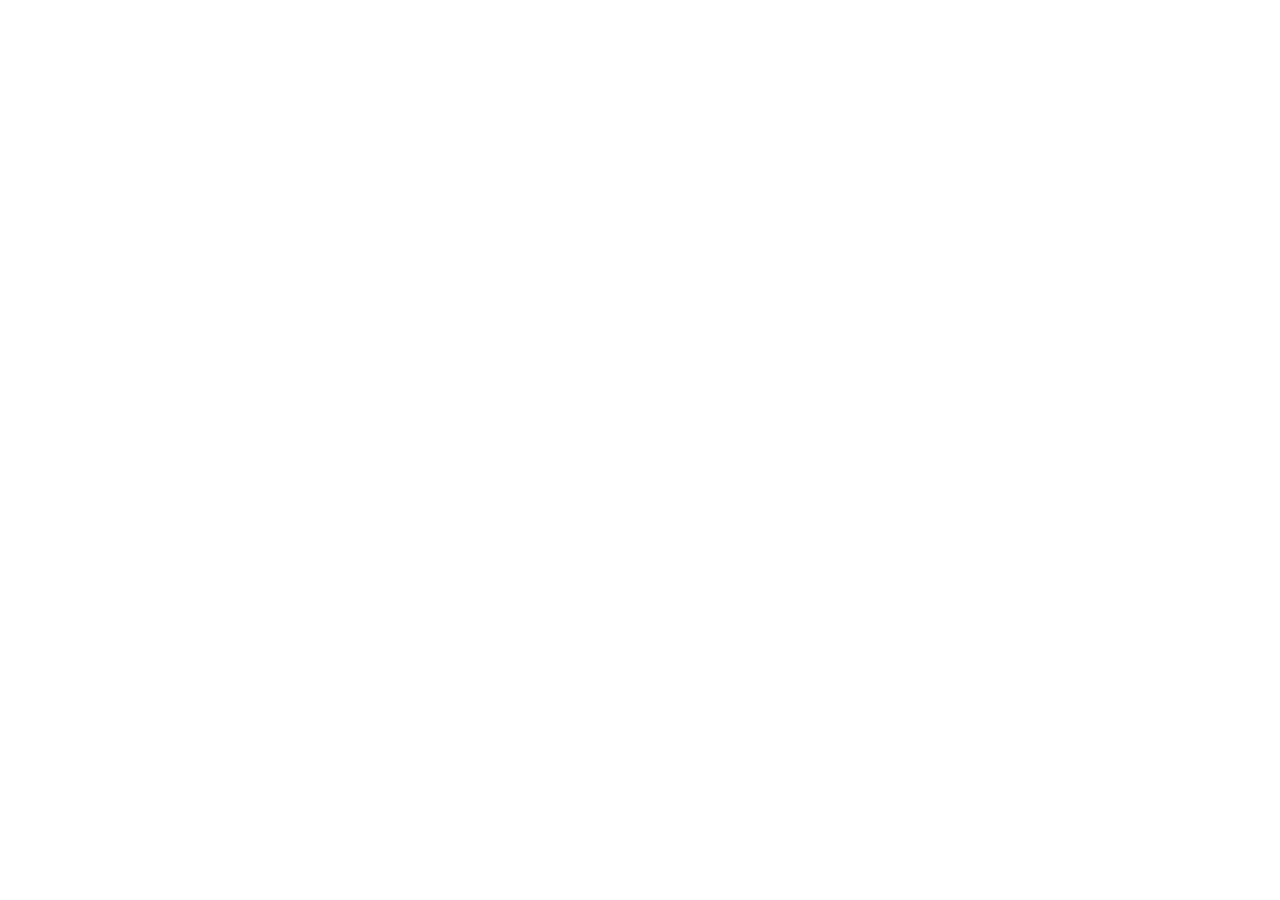
==== commit 633c6089: "Update index.html" ====
--- a/index.html
+++ b/index.html
@@ -2,6 +2,21 @@
 <html lang="en">
 <head>
 <meta charset="UTF-8">
+<!-- ============ PRODUCTION DOMAIN GUARD ============
+     Payments must originate from https://fluteroom.online (the domain registered
+     with Razorpay). If this page is ever opened from another host (e.g. an old
+     copy uploaded at isrt.net.in/fluteroom-main/), send the visitor to the same
+     page on fluteroom.online, keeping ?utm/fbclid query + #hash. Runs before
+     Meta Pixel and Razorpay load. localhost / file:// are allowed for testing. -->
+<script>
+(function () {
+  var h = location.hostname;
+  var ok = ["fluteroom.online", "www.fluteroom.online", "localhost", "127.0.0.1", ""];
+  if (ok.indexOf(h) === -1) {
+    location.replace("https://fluteroom.online/" + location.search + location.hash);
+  }
+})();
+</script>
 <meta name="viewport" content="width=device-width, initial-scale=1.0">
 <title>The Flute Room — Learn Flute Online with Unlimited Live Classes</title>
 <meta name="description" content="Learn flute from scratch with unlimited live online classes. Beginner-friendly, personalized guidance, flexible evening & night slots. Start with a free demo class.">
@@ -11,7 +26,8 @@
 <meta property="og:description" content="Unlimited live flute classes for beginners across India. Book your free demo class today.">
 <meta property="og:type" content="website">
 <meta name="theme-color" content="#FF7A00">
-<link rel="canonical" href="https://www.example.com/">
+<link rel="canonical" href="https://fluteroom.online/">
+<meta property="og:url" content="https://fluteroom.online/">
 
 <link rel="preconnect" href="https://fonts.googleapis.com">
 <link rel="stylesheet" href="css/style.css">
--- a/css/style.css
+++ b/css/style.css
@@ -251,8 +251,16 @@
   box-shadow: 0 6px 14px rgba(255,122,0,0.35);
 }
 .price-plan { font-size: 14px; font-weight: 700; text-transform: uppercase; letter-spacing: 0.08em; color: var(--orange-deep); margin-bottom: 10px; }
+.price-original { font-size: 16px; font-weight: 600; color: var(--ink-soft); text-decoration: line-through; margin-bottom: 2px; }
 .price-amount { font-family: var(--font-display); font-size: 40px; font-weight: 700; margin-bottom: 2px; }
 .price-amount span { font-size: 15px; font-weight: 500; color: var(--ink-soft); font-family: var(--font-body); }
+.price-save-badge {
+  display: inline-flex; align-items: center;
+  background: var(--orange-wash); color: var(--orange-deep);
+  font-size: 12px; font-weight: 700;
+  padding: 5px 12px; border-radius: 100px;
+  margin-bottom: 14px;
+}
 .price-sub { font-size: 13.5px; color: var(--ink-soft); margin-bottom: 24px; }
 .price-features { list-style: none; display: flex; flex-direction: column; gap: 12px; margin-bottom: 28px; flex-grow: 1; }
 .price-features li { display: flex; align-items: flex-start; gap: 10px; font-size: 14.5px; }
